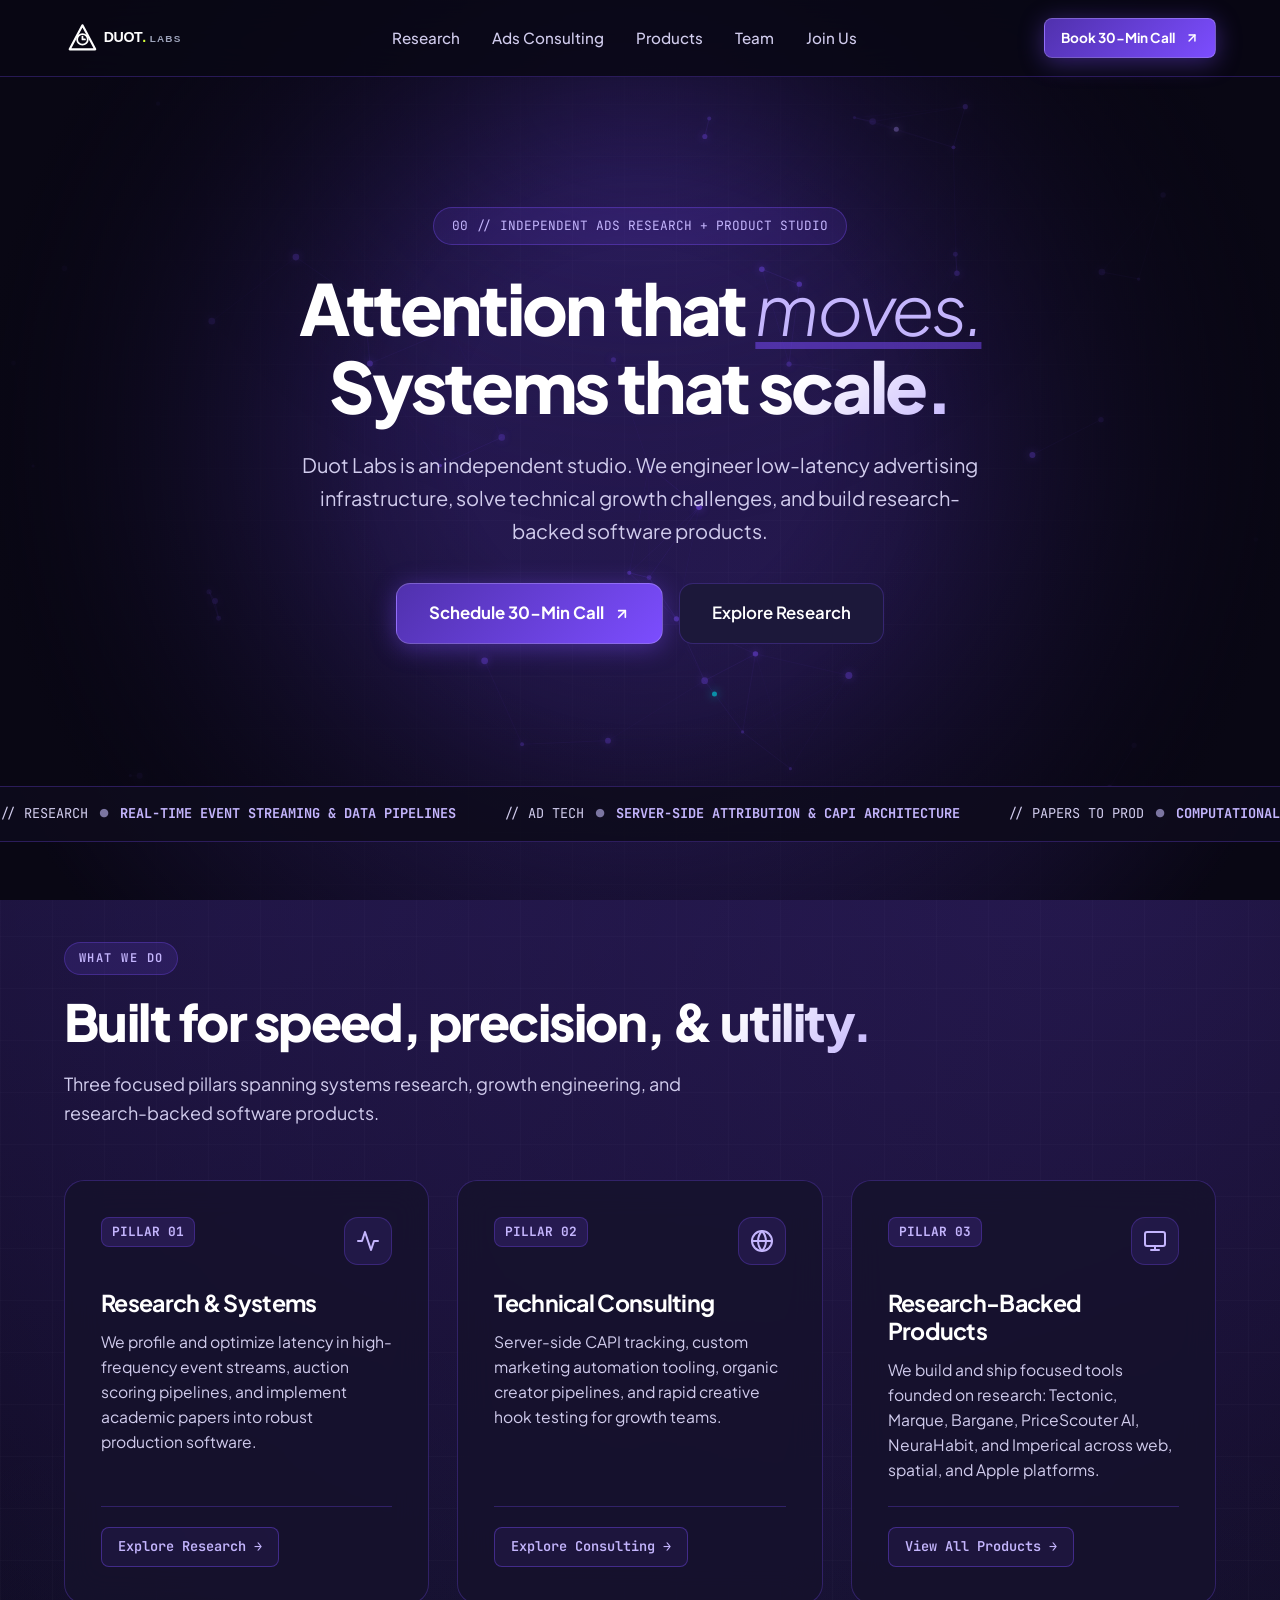
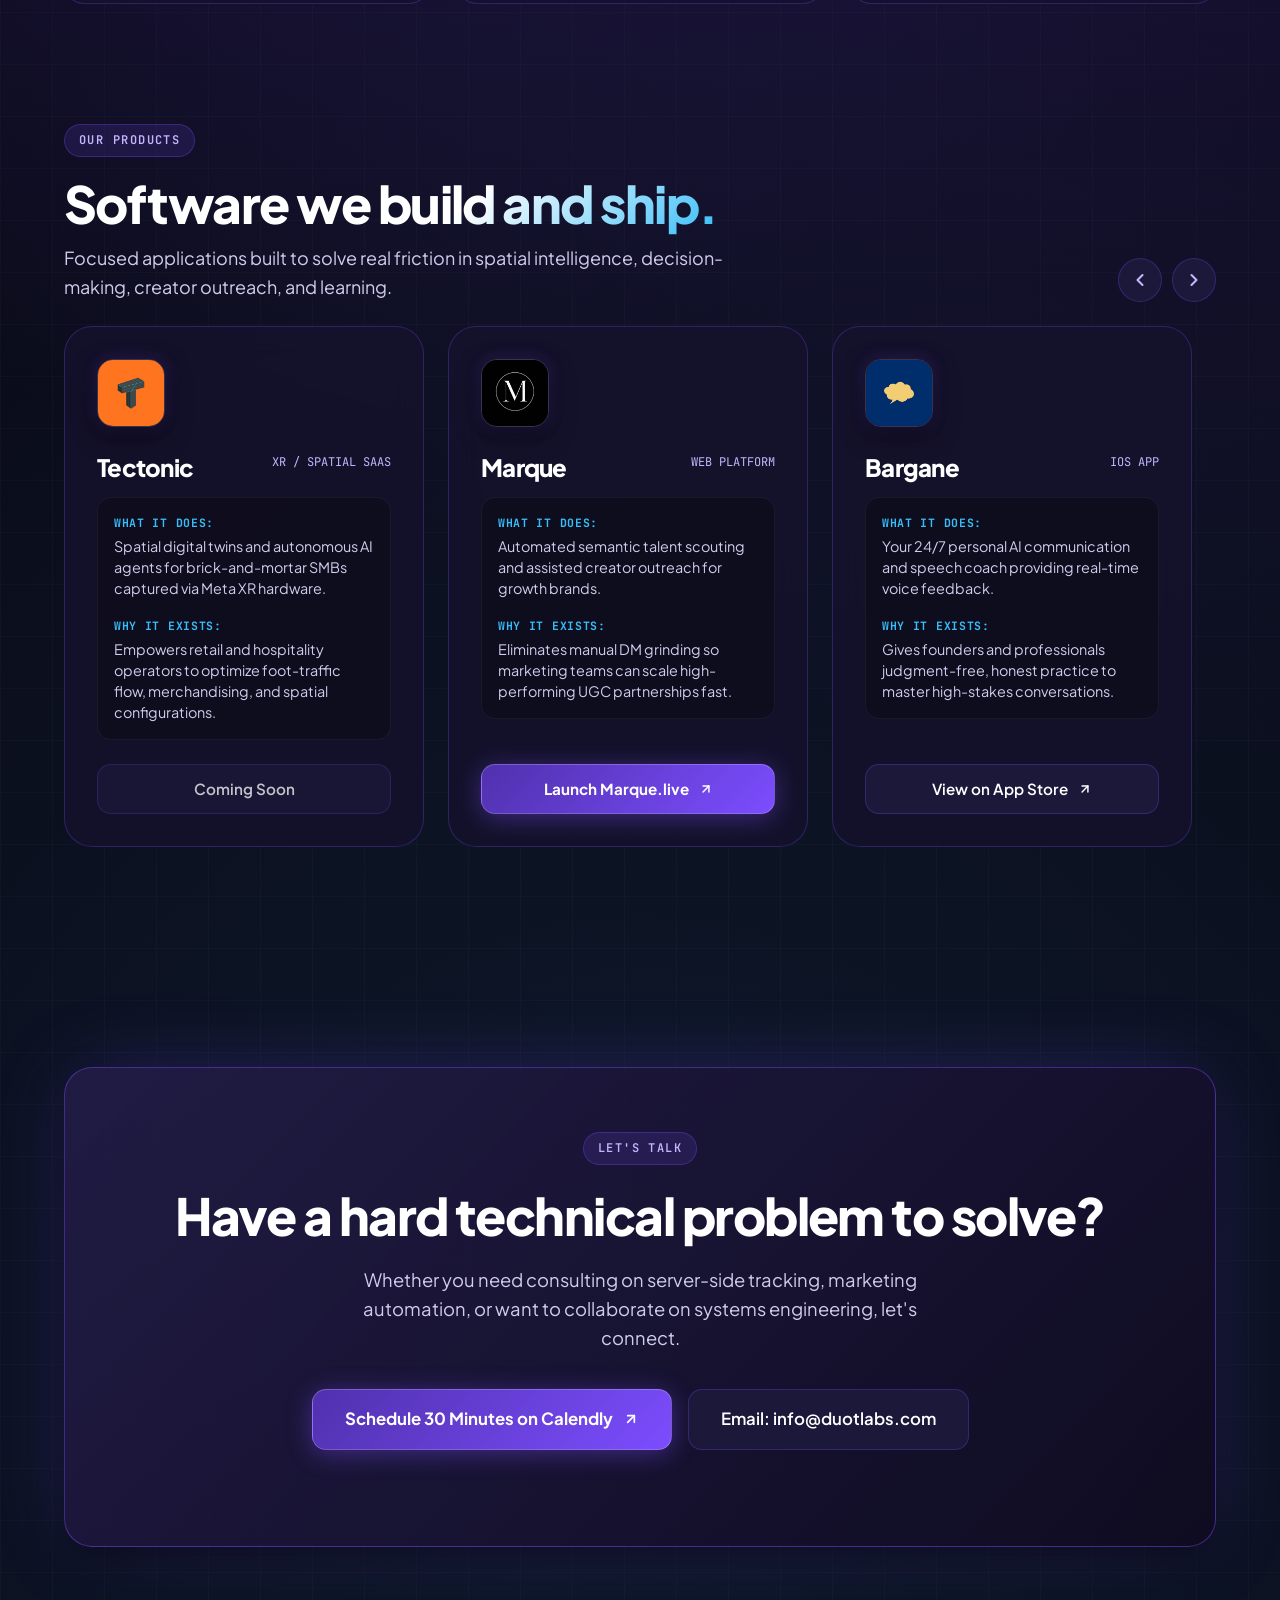
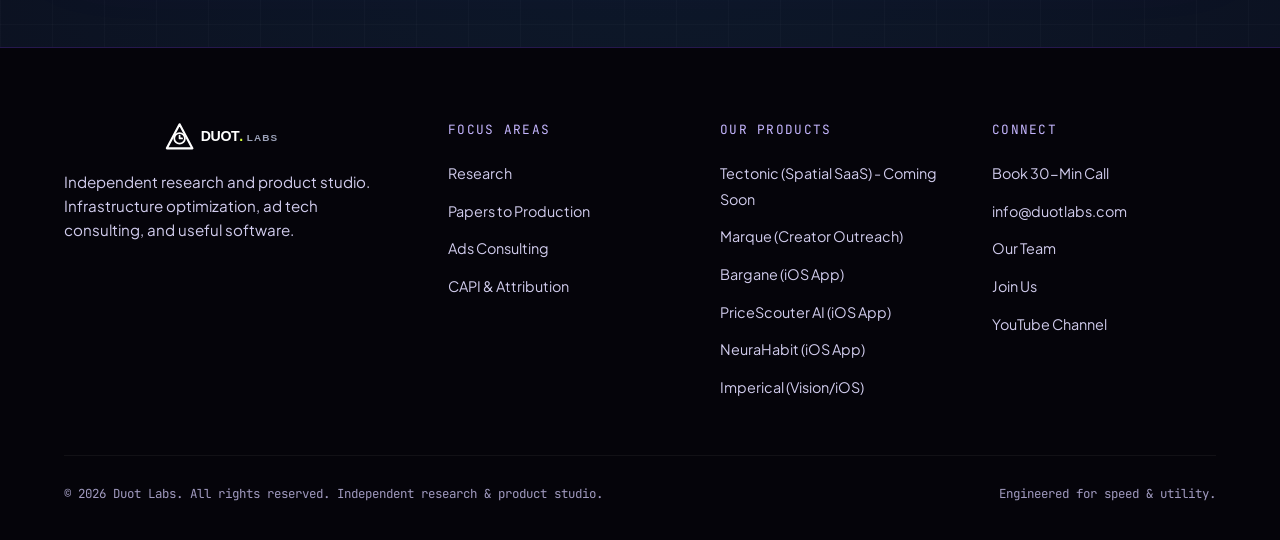
==== index.html @ 4c8dda37 "Add Tectonic product card to website" ====
<!DOCTYPE html>
<html lang="en">
<head>
  <meta charset="UTF-8" />
  <meta name="viewport" content="width=device-width, initial-scale=1.0" />
  <title>Duot Labs — Advertising Systems, Ads Consulting & Software</title>
  <meta name="description" content="Duot Labs is an independent studio. We build low-latency advertising infrastructure and event pipelines, solve technical advertising challenges, and ship research-backed software products." />
  <link rel="icon" type="image/svg+xml" href="assets/favicon.svg" />
  <meta name="theme-color" content="#090714" />

  <!-- Open Graph -->
  <meta property="og:type" content="website" />
  <meta property="og:url" content="https://duotlabs.com/" />
  <meta property="og:title" content="Duot Labs — Attention that moves." />
  <meta property="og:description" content="Advertising infrastructure systems, technical ads consulting, and research-backed software products." />
  <meta property="og:image" content="https://duotlabs.com/assets/favicon.svg" />
  <meta name="twitter:card" content="summary_large_image" />
  <meta name="twitter:title" content="Duot Labs — Attention that moves." />
  <meta name="twitter:description" content="Advertising infrastructure systems, technical ads consulting, and research-backed software products." />

  <!-- Google Fonts -->
  <link rel="preconnect" href="https://fonts.googleapis.com" />
  <link rel="preconnect" href="https://fonts.gstatic.com" crossorigin />
  <link href="https://fonts.googleapis.com/css2?family=JetBrains+Mono:wght@400;500;700&family=Plus+Jakarta+Sans:ital,wght@0,400;0,500;0,600;0,700;0,800;1,300;1,700&display=swap" rel="stylesheet" />

  <!-- Stylesheet -->
  <link rel="stylesheet" href="styles.css" />
</head>
<body>

  <!-- Ambient Light Effects -->
  <div class="ambient-glow-top" aria-hidden="true"></div>
  <div class="ambient-grid-overlay" aria-hidden="true"></div>

  <!-- Navigation Bar -->
  <header class="navbar">
    <div class="container nav-container">
      <a href="index.html" class="nav-brand" aria-label="Duot Labs Home">
        <img src="assets/logo.svg" alt="Duot Labs" class="brand-logo-img" />
      </a>

      <nav aria-label="Main Navigation">
        <ul class="nav-links">
          <li><a href="research.html" class="nav-link">Research</a></li>
          <li><a href="consulting.html" class="nav-link">Ads Consulting</a></li>
          <li><a href="products.html" class="nav-link">Products</a></li>
          <li><a href="team.html" class="nav-link">Team</a></li>
          <li><a href="join.html" class="nav-link">Join Us</a></li>
        </ul>
      </nav>

      <div class="nav-actions">
        <a href="https://calendly.com/info-duotlabs/30min" target="_blank" rel="noopener noreferrer" class="btn btn-primary btn-sm">
          Book 30-Min Call
          <svg width="14" height="14" viewBox="0 0 24 24" fill="none" stroke="currentColor" stroke-width="2.5" stroke-linecap="round" stroke-linejoin="round"><line x1="7" y1="17" x2="17" y2="7"></line><polyline points="7 7 17 7 17 17"></polyline></svg>
        </a>
        <button class="nav-toggle" id="navToggle" aria-label="Toggle navigation menu" aria-expanded="false">
          <div class="nav-toggle-icon">
            <span></span>
            <span></span>
            <span></span>
          </div>
        </button>
      </div>
    </div>
  </header>

  <!-- Hero Section (Clean & Minimal with Dynamic Ambient Canvas) -->
  <section class="hero-section">
    <div class="hero-bg-media" aria-hidden="true">
      <canvas id="heroNetworkCanvas" class="hero-network-canvas"></canvas>
      <div class="hero-video-overlay"></div>
    </div>
    <div class="container hero-centered">
      <div class="hero-pill">
        <span>00 // INDEPENDENT ADS RESEARCH + PRODUCT STUDIO</span>
      </div>
      <h1 class="hero-title">
        Attention that <em>moves.</em><br />
        Systems that <span class="gradient-text-purple">scale.</span>
      </h1>
      <p class="hero-desc">
        Duot Labs is an independent studio. We engineer low-latency advertising infrastructure, solve technical growth challenges, and build research-backed software products.
      </p>
      <div class="hero-cta-group">
        <a href="https://calendly.com/info-duotlabs/30min" target="_blank" rel="noopener noreferrer" class="btn btn-primary btn-lg">
          Schedule 30-Min Call
          <svg width="16" height="16" viewBox="0 0 24 24" fill="none" stroke="currentColor" stroke-width="2.5" stroke-linecap="round" stroke-linejoin="round"><line x1="7" y1="17" x2="17" y2="7"></line><polyline points="7 7 17 7 17 17"></polyline></svg>
        </a>
        <a href="research.html" class="btn btn-secondary btn-lg">
          Explore Research
        </a>
      </div>
    </div>
  </section>

  <!-- Live Ticker Strip -->
  <div class="ticker-strip" aria-hidden="true">
    <div class="ticker-track">
      <div class="ticker-item"><span>// RESEARCH</span> <span class="ticker-sep">●</span> <b>REAL-TIME EVENT STREAMING & DATA PIPELINES</b></div>
      <div class="ticker-item"><span>// AD TECH</span> <span class="ticker-sep">●</span> <b>SERVER-SIDE ATTRIBUTION & CAPI ARCHITECTURE</b></div>
      <div class="ticker-item"><span>// PAPERS TO PROD</span> <span class="ticker-sep">●</span> <b>COMPUTATIONAL ADVERTISING & AUCTION DYNAMICS</b></div>
      <div class="ticker-item"><span>// PRODUCTS</span> <span class="ticker-sep">●</span> <b>MARQUE, BARGANE, PRICESCOUTER, NEURAHABIT & IMPERICAL</b></div>
      <div class="ticker-item"><span>// RESEARCH</span> <span class="ticker-sep">●</span> <b>REAL-TIME EVENT STREAMING & DATA PIPELINES</b></div>
      <div class="ticker-item"><span>// AD TECH</span> <span class="ticker-sep">●</span> <b>SERVER-SIDE ATTRIBUTION & CAPI ARCHITECTURE</b></div>
      <div class="ticker-item"><span>// PAPERS TO PROD</span> <span class="ticker-sep">●</span> <b>COMPUTATIONAL ADVERTISING & AUCTION DYNAMICS</b></div>
      <div class="ticker-item"><span>// PRODUCTS</span> <span class="ticker-sep">●</span> <b>MARQUE, BARGANE, PRICESCOUTER, NEURAHABIT & IMPERICAL</b></div>
    </div>
  </div>

  <!-- What We Do: 3 Core Pillars -->
  <section class="section">
    <div class="container">
      <div class="section-header">
        <div class="section-pill">WHAT WE DO</div>
        <h2 class="section-title">Built for speed, precision, <span class="gradient-text-purple">& utility.</span></h2>
        <p class="section-desc">
          Three focused pillars spanning systems research, growth engineering, and research-backed software products.
        </p>
      </div>

      <div class="grid-3">
        <!-- 01: Research & Systems -->
        <div class="feature-card">
          <div class="card-header-icon">
            <span class="card-code">PILLAR 01</span>
            <div class="icon-box">
              <svg width="24" height="24" viewBox="0 0 24 24" fill="none" stroke="currentColor" stroke-width="2" stroke-linecap="round" stroke-linejoin="round"><polyline points="22 12 18 12 15 21 9 3 6 12 2 12"></polyline></svg>
            </div>
          </div>
          <h3 class="card-title">Research & Systems</h3>
          <p class="card-desc">
            We profile and optimize latency in high-frequency event streams, auction scoring pipelines, and implement academic papers into robust production software.
          </p>
          <div class="card-footer" style="margin-top: auto; padding-top: 20px;">
            <a href="research.html" class="btn btn-outline-lime btn-sm">Explore Research →</a>
          </div>
        </div>

        <!-- 02: Technical Consulting -->
        <div class="feature-card">
          <div class="card-header-icon">
            <span class="card-code">PILLAR 02</span>
            <div class="icon-box">
              <svg width="24" height="24" viewBox="0 0 24 24" fill="none" stroke="currentColor" stroke-width="2" stroke-linecap="round" stroke-linejoin="round"><circle cx="12" cy="12" r="10"></circle><line x1="2" y1="12" x2="22" y2="12"></line><path d="M12 2a15.3 15.3 0 0 1 4 10 15.3 15.3 0 0 1-4 10 15.3 15.3 0 0 1-4-10 15.3 15.3 0 0 1 4-10z"></path></svg>
            </div>
          </div>
          <h3 class="card-title">Technical Consulting</h3>
          <p class="card-desc">
            Server-side CAPI tracking, custom marketing automation tooling, organic creator pipelines, and rapid creative hook testing for growth teams.
          </p>
          <div class="card-footer" style="margin-top: auto; padding-top: 20px;">
            <a href="consulting.html" class="btn btn-outline-lime btn-sm">Explore Consulting →</a>
          </div>
        </div>

        <!-- 03: Research-Backed Products -->
        <div class="feature-card">
          <div class="card-header-icon">
            <span class="card-code">PILLAR 03</span>
            <div class="icon-box">
              <svg width="24" height="24" viewBox="0 0 24 24" fill="none" stroke="currentColor" stroke-width="2" stroke-linecap="round" stroke-linejoin="round"><rect x="2" y="3" width="20" height="14" rx="2" ry="2"></rect><line x1="8" y1="21" x2="16" y2="21"></line><line x1="12" y1="17" x2="12" y2="21"></line></svg>
            </div>
          </div>
          <h3 class="card-title">Research-Backed Products</h3>
          <p class="card-desc">
            We build and ship focused tools founded on research: Tectonic, Marque, Bargane, PriceScouter AI, NeuraHabit, and Imperical across web, spatial, and Apple platforms.
          </p>
          <div class="card-footer" style="margin-top: auto; padding-top: 20px;">
            <a href="products.html" class="btn btn-outline-lime btn-sm">View All Products →</a>
          </div>
        </div>
      </div>
    </div>
  </section>

  <!-- Section: Products Track (5 Dynamic Scrollable Cards) -->
  <section class="section" style="padding-top: 20px;">
    <div class="container">
      <div class="products-scroll-header">
        <div>
          <div class="section-pill">OUR PRODUCTS</div>
          <h2 class="section-title" style="margin-bottom: 8px;">Software we <span class="gradient-text-cyan">build and ship.</span></h2>
          <p class="section-desc">
            Focused applications built to solve real friction in spatial intelligence, decision-making, creator outreach, and learning.
          </p>
        </div>
        <div class="products-scroll-controls">
          <button class="scroll-btn" id="productScrollPrev" aria-label="Scroll left">
            <svg width="20" height="20" viewBox="0 0 24 24" fill="none" stroke="currentColor" stroke-width="2.5" stroke-linecap="round" stroke-linejoin="round"><polyline points="15 18 9 12 15 6"></polyline></svg>
          </button>
          <button class="scroll-btn" id="productScrollNext" aria-label="Scroll right">
            <svg width="20" height="20" viewBox="0 0 24 24" fill="none" stroke="currentColor" stroke-width="2.5" stroke-linecap="round" stroke-linejoin="round"><polyline points="9 18 15 12 9 6"></polyline></svg>
          </button>
        </div>
      </div>

      <div class="products-scroll-wrapper">
        <div class="products-scroll-track" id="productsTrack">

          <!-- 1. Tectonic -->
          <div class="product-scroll-card">
            <div>
              <img src="assets/tectonic.png" alt="Tectonic App Icon" class="product-app-icon" />
              <div class="product-card-title-row">
                <h3 class="product-card-name">Tectonic</h3>
                <span class="product-type-tag">XR / SPATIAL SAAS</span>
              </div>
              <div class="product-info-block">
                <div class="info-row">
                  <span class="info-label">What it does:</span>
                  <p class="info-text">Spatial digital twins and autonomous AI agents for brick-and-mortar SMBs captured via Meta XR hardware.</p>
                </div>
                <div class="info-row" style="margin-top: 6px;">
                  <span class="info-label">Why it exists:</span>
                  <p class="info-text">Empowers retail and hospitality operators to optimize foot-traffic flow, merchandising, and spatial configurations.</p>
                </div>
              </div>
            </div>
            <div>
              <div class="btn btn-secondary" style="width: 100%; opacity: 0.75; cursor: default; justify-content: center; pointer-events: none;">
                Coming Soon
              </div>
            </div>
          </div>

          <!-- 2. Marque -->
          <div class="product-scroll-card">
            <div>
              <img src="assets/marque.png" alt="Marque Logo" class="product-app-icon" />
              <div class="product-card-title-row">
                <h3 class="product-card-name">Marque</h3>
                <span class="product-type-tag">WEB PLATFORM</span>
              </div>
              <div class="product-info-block">
                <div class="info-row">
                  <span class="info-label">What it does:</span>
                  <p class="info-text">Automated semantic talent scouting and assisted creator outreach for growth brands.</p>
                </div>
                <div class="info-row" style="margin-top: 6px;">
                  <span class="info-label">Why it exists:</span>
                  <p class="info-text">Eliminates manual DM grinding so marketing teams can scale high-performing UGC partnerships fast.</p>
                </div>
              </div>
            </div>
            <div>
              <a href="https://marque.live/" target="_blank" rel="noopener noreferrer" class="btn btn-primary" style="width: 100%;">
                Launch Marque.live
                <svg width="14" height="14" viewBox="0 0 24 24" fill="none" stroke="currentColor" stroke-width="2.5" stroke-linecap="round" stroke-linejoin="round"><line x1="7" y1="17" x2="17" y2="7"></line><polyline points="7 7 17 7 17 17"></polyline></svg>
              </a>
            </div>
          </div>

          <!-- 2. Bargane -->
          <div class="product-scroll-card">
            <div>
              <img src="assets/bargane.jpg" alt="Bargane App Icon" class="product-app-icon" />
              <div class="product-card-title-row">
                <h3 class="product-card-name">Bargane</h3>
                <span class="product-type-tag">IOS APP</span>
              </div>
              <div class="product-info-block">
                <div class="info-row">
                  <span class="info-label">What it does:</span>
                  <p class="info-text">Your 24/7 personal AI communication and speech coach providing real-time voice feedback.</p>
                </div>
                <div class="info-row" style="margin-top: 6px;">
                  <span class="info-label">Why it exists:</span>
                  <p class="info-text">Gives founders and professionals judgment-free, honest practice to master high-stakes conversations.</p>
                </div>
              </div>
            </div>
            <div>
              <a href="https://apps.apple.com/us/app/bargane/id6760089931" target="_blank" rel="noopener noreferrer" class="btn btn-secondary" style="width: 100%;">
                View on App Store
                <svg width="14" height="14" viewBox="0 0 24 24" fill="none" stroke="currentColor" stroke-width="2.5" stroke-linecap="round" stroke-linejoin="round"><line x1="7" y1="17" x2="17" y2="7"></line><polyline points="7 7 17 7 17 17"></polyline></svg>
              </a>
            </div>
          </div>

          <!-- 3. PriceScouter AI -->
          <div class="product-scroll-card">
            <div>
              <img src="assets/pricescouter.jpg" alt="PriceScouter AI App Icon" class="product-app-icon" />
              <div class="product-card-title-row">
                <h3 class="product-card-name">PriceScouter AI</h3>
                <span class="product-type-tag">IOS APP</span>
              </div>
              <div class="product-info-block">
                <div class="info-row">
                  <span class="info-label">What it does:</span>
                  <p class="info-text">Instant resale market value estimation and multi-store deal tracking from photos or search.</p>
                </div>
                <div class="info-row" style="margin-top: 6px;">
                  <span class="info-label">Why it exists:</span>
                  <p class="info-text">Stops buyers from overpaying and helps sellers price used electronics and items accurately.</p>
                </div>
              </div>
            </div>
            <div>
              <a href="https://apps.apple.com/us/app/pricescouter-ai/id6749451027" target="_blank" rel="noopener noreferrer" class="btn btn-secondary" style="width: 100%;">
                View on App Store
                <svg width="14" height="14" viewBox="0 0 24 24" fill="none" stroke="currentColor" stroke-width="2.5" stroke-linecap="round" stroke-linejoin="round"><line x1="7" y1="17" x2="17" y2="7"></line><polyline points="7 7 17 7 17 17"></polyline></svg>
              </a>
            </div>
          </div>

          <!-- 4. NeuraHabit -->
          <div class="product-scroll-card">
            <div>
              <img src="assets/neurahabit.jpg" alt="NeuraHabit App Icon" class="product-app-icon" />
              <div class="product-card-title-row">
                <h3 class="product-card-name">NeuraHabit</h3>
                <span class="product-type-tag">IOS APP</span>
              </div>
              <div class="product-info-block">
                <div class="info-row">
                  <span class="info-label">What it does:</span>
                  <p class="info-text">Cognitive routine builder that turns small micro-actions into permanent everyday habits.</p>
                </div>
                <div class="info-row" style="margin-top: 6px;">
                  <span class="info-label">Why it exists:</span>
                  <p class="info-text">Replaces rigid streak pressure with behavioral psychology so self-improvement habits actually stick.</p>
                </div>
              </div>
            </div>
            <div>
              <a href="https://apps.apple.com/us/app/neurahabit/id6757574461" target="_blank" rel="noopener noreferrer" class="btn btn-secondary" style="width: 100%;">
                View on App Store
                <svg width="14" height="14" viewBox="0 0 24 24" fill="none" stroke="currentColor" stroke-width="2.5" stroke-linecap="round" stroke-linejoin="round"><line x1="7" y1="17" x2="17" y2="7"></line><polyline points="7 7 17 7 17 17"></polyline></svg>
              </a>
            </div>
          </div>

          <!-- 5. Imperical -->
          <div class="product-scroll-card">
            <div>
              <img src="assets/imperical.jpg" alt="Imperical App Icon" class="product-app-icon" />
              <div class="product-card-title-row">
                <h3 class="product-card-name">Imperical</h3>
                <span class="product-type-tag">VISION / IOS</span>
              </div>
              <div class="product-info-block">
                <div class="info-row">
                  <span class="info-label">What it does:</span>
                  <p class="info-text">Immersive virtual reality science education simulations for K-12 students.</p>
                </div>
                <div class="info-row" style="margin-top: 6px;">
                  <span class="info-label">Why it exists:</span>
                  <p class="info-text">Makes abstract physics, biology, and chemistry concepts tangible through interactive 3D spatial learning.</p>
                </div>
              </div>
            </div>
            <div>
              <a href="https://apps.apple.com/us/app/imperical/id6759636738" target="_blank" rel="noopener noreferrer" class="btn btn-secondary" style="width: 100%;">
                View on App Store
                <svg width="14" height="14" viewBox="0 0 24 24" fill="none" stroke="currentColor" stroke-width="2.5" stroke-linecap="round" stroke-linejoin="round"><line x1="7" y1="17" x2="17" y2="7"></line><polyline points="7 7 17 7 17 17"></polyline></svg>
              </a>
            </div>
          </div>

        </div>
      </div>
    </div>
  </section>

  <!-- Focused Consultation CTA Banner -->
  <section class="section">
    <div class="container">
      <div class="cta-banner">
        <div class="section-pill" style="margin-bottom: 20px;">LET'S TALK</div>
        <h2 class="cta-title">Have a hard technical problem to solve?</h2>
        <p class="cta-desc">
          Whether you need consulting on server-side tracking, marketing automation, or want to collaborate on systems engineering, let's connect.
        </p>
        <div class="cta-btn-group">
          <a href="https://calendly.com/info-duotlabs/30min" target="_blank" rel="noopener noreferrer" class="btn btn-primary btn-lg">
            Schedule 30 Minutes on Calendly
            <svg width="16" height="16" viewBox="0 0 24 24" fill="none" stroke="currentColor" stroke-width="2.5" stroke-linecap="round" stroke-linejoin="round"><line x1="7" y1="17" x2="17" y2="7"></line><polyline points="7 7 17 7 17 17"></polyline></svg>
          </a>
          <a href="mailto:info@duotlabs.com" class="btn btn-secondary btn-lg">
            Email: info@duotlabs.com
          </a>
        </div>
      </div>
    </div>
  </section>

  <!-- Footer -->
  <footer class="site-footer">
    <div class="container">
      <div class="footer-grid">
        <div class="footer-brand-col">
          <img src="assets/logo.svg" alt="Duot Labs" class="brand-logo-img" />
          <p class="footer-tagline">
            Independent research and product studio. Infrastructure optimization, ad tech consulting, and useful software.
          </p>
        </div>

        <div>
          <div class="footer-heading">Focus Areas</div>
          <ul class="footer-links">
            <li><a href="research.html" class="footer-link">Research</a></li>
            <li><a href="research.html" class="footer-link">Papers to Production</a></li>
            <li><a href="consulting.html" class="footer-link">Ads Consulting</a></li>
            <li><a href="consulting.html" class="footer-link">CAPI & Attribution</a></li>
          </ul>
        </div>

        <div>
          <div class="footer-heading">Our Products</div>
          <ul class="footer-links">
            <li><a href="products.html" class="footer-link">Tectonic (Spatial SaaS) - Coming Soon</a></li>
            <li><a href="https://marque.live/" target="_blank" rel="noopener noreferrer" class="footer-link">Marque (Creator Outreach)</a></li>
            <li><a href="https://apps.apple.com/us/app/bargane/id6760089931" target="_blank" rel="noopener noreferrer" class="footer-link">Bargane (iOS App)</a></li>
            <li><a href="https://apps.apple.com/us/app/pricescouter-ai/id6749451027" target="_blank" rel="noopener noreferrer" class="footer-link">PriceScouter AI (iOS App)</a></li>
            <li><a href="https://apps.apple.com/us/app/neurahabit/id6757574461" target="_blank" rel="noopener noreferrer" class="footer-link">NeuraHabit (iOS App)</a></li>
            <li><a href="https://apps.apple.com/us/app/imperical/id6759636738" target="_blank" rel="noopener noreferrer" class="footer-link">Imperical (Vision/iOS)</a></li>
          </ul>
        </div>

        <div>
          <div class="footer-heading">Connect</div>
          <ul class="footer-links">
            <li><a href="https://calendly.com/info-duotlabs/30min" target="_blank" rel="noopener noreferrer" class="footer-link">Book 30-Min Call</a></li>
            <li><a href="mailto:info@duotlabs.com" class="footer-link">info@duotlabs.com</a></li>
            <li><a href="team.html" class="footer-link">Our Team</a></li>
            <li><a href="join.html" class="footer-link">Join Us</a></li>
            <li><a href="https://www.youtube.com/@DuotLabs" target="_blank" rel="noopener noreferrer" class="footer-link">YouTube Channel</a></li>
          </ul>
        </div>
      </div>

      <div class="footer-bottom">
        <div>© 2026 Duot Labs. All rights reserved. Independent research & product studio.</div>
        <div>Engineered for speed & utility.</div>
      </div>
    </div>
  </footer>

  <!-- Project Brief Modal -->
  <div class="modal-overlay" id="briefModal" role="dialog" aria-modal="true" aria-labelledby="briefModalTitle">
    <div class="modal-container">
      <div class="modal-header">
        <h3 class="modal-title" id="briefModalTitle">Get in Touch</h3>
        <button class="modal-close" data-close-modal aria-label="Close dialog">✕</button>
      </div>
      <div class="modal-body">
        <form id="inquiryForm">
          <div class="form-group">
            <label class="form-label" for="clientName">Your Name / Company</label>
            <input type="text" id="clientName" class="form-input" placeholder="e.g. Alex / Acme" required />
          </div>
          <div class="form-group">
            <label class="form-label" for="clientEmail">Email Address</label>
            <input type="email" id="clientEmail" class="form-input" placeholder="alex@acme.com" required />
          </div>
          <div class="form-group">
            <label class="form-label" for="serviceInterest">What would you like to discuss?</label>
            <select id="serviceInterest" class="form-select">
              <option value="consulting">Ad Tech Consulting (CAPI, Tracking, Scaling)</option>
              <option value="systems">Systems & Infra Optimization (Latency, Throughput)</option>
              <option value="products">Software Products (Marque, Apps)</option>
              <option value="join">Joining the Team / Collaboration</option>
              <option value="other">Other Inquiry</option>
            </select>
          </div>
          <div class="form-group">
            <label class="form-label" for="clientNotes">Brief Description</label>
            <textarea id="clientNotes" class="form-textarea" placeholder="Tell us about the problem you're trying to solve or what you'd like to work on..."></textarea>
          </div>
          <button type="submit" class="btn btn-primary" style="width: 100%;">
            Send Message to Duot →
          </button>
        </form>
      </div>
    </div>
  </div>

  <!-- Main JavaScript File -->
  <script src="app.js"></script>
</body>
</html>
---- styles.css ----
/* ==========================================================================
   DUOT LABS — DESIGN SYSTEM & STYLESHEET
   Deep Royal Violet / Indigo & Minimalist Research Studio Aesthetic
   ========================================================================== */

:root {
  /* Official Duot Brand Palette */
  --bg-primary: #090714;
  --bg-secondary: #0e0c1f;
  --bg-surface: #14112a;
  --bg-surface-elevated: #1c183a;
  --bg-glass: rgba(20, 17, 42, 0.85);
  --bg-glass-card: rgba(22, 18, 44, 0.85);
  --bg-glass-hover: rgba(36, 31, 74, 0.95);
  
  /* Brand Violet / Purple & Accent Highlights */
  --brand-violet: #442d96;
  --brand-violet-light: #5d3ebc;
  --accent-purple: #7c4dff;
  --accent-purple-glow: rgba(124, 77, 255, 0.38);
  --accent-purple-subtle: rgba(124, 77, 255, 0.16);
  --accent-cyan: #38bdf8;
  --accent-cyan-subtle: rgba(56, 189, 248, 0.14);
  --accent-emerald: #00f5a0;
  --accent-lime: #d4ff3a;
  
  /* Text Colors (High Contrast) */
  --text-primary: #ffffff;
  --text-secondary: #d1cced;
  --text-muted: #a09abf;
  --text-dim: #7b75a1;
  
  /* Borders */
  --border-subtle: rgba(255, 255, 255, 0.12);
  --border-glass: rgba(124, 77, 255, 0.28);
  --border-active: rgba(124, 77, 255, 0.65);
  --border-glow: rgba(124, 77, 255, 0.85);
  
  /* Typography */
  --font-sans: 'Plus Jakarta Sans', -apple-system, BlinkMacSystemFont, 'Segoe UI', Roboto, sans-serif;
  --font-mono: 'JetBrains Mono', 'Fira Code', monospace;
  
  /* Geometry & Shadows */
  --radius-sm: 8px;
  --radius-md: 14px;
  --radius-lg: 20px;
  --radius-xl: 28px;
  --radius-full: 9999px;
  
  --shadow-card: 0 14px 40px -10px rgba(0, 0, 0, 0.7);
  --shadow-glow-purple: 0 0 50px -10px rgba(124, 77, 255, 0.4);
  
  --max-width: 1200px;
  --transition-fast: 0.18s cubic-bezier(0.16, 1, 0.3, 1);
  --transition-smooth: 0.35s cubic-bezier(0.16, 1, 0.3, 1);
}

/* Reset & Base */
*, *::before, *::after {
  box-sizing: border-box;
  margin: 0;
  padding: 0;
}

html {
  scroll-behavior: smooth;
  color-scheme: dark;
  font-size: 16px;
}

body {
  background-color: var(--bg-primary);
  color: var(--text-primary);
  font-family: var(--font-sans);
  line-height: 1.6;
  -webkit-font-smoothing: antialiased;
  -moz-osx-font-smoothing: grayscale;
  overflow-x: hidden;
  position: relative;
  background-image: 
    radial-gradient(circle at 15% 12%, rgba(68, 45, 150, 0.38) 0%, transparent 45%),
    radial-gradient(circle at 85% 22%, rgba(124, 77, 255, 0.2) 0%, transparent 50%),
    radial-gradient(circle at 50% 80%, rgba(56, 189, 248, 0.1) 0%, transparent 55%),
    linear-gradient(rgba(255, 255, 255, 0.02) 1px, transparent 1px),
    linear-gradient(90deg, rgba(255, 255, 255, 0.02) 1px, transparent 1px);
  background-size: 100% 100%, 100% 100%, 100% 100%, 52px 52px, 52px 52px;
}

/* Ambient glow */
.ambient-glow-top {
  position: absolute;
  top: 0;
  left: 50%;
  transform: translateX(-50%);
  width: 900px;
  height: 440px;
  background: radial-gradient(ellipse at top, rgba(124, 77, 255, 0.32), rgba(68, 45, 150, 0.22), transparent 70%);
  pointer-events: none;
  z-index: 0;
  filter: blur(70px);
}

.ambient-grid-overlay {
  position: fixed;
  inset: 0;
  pointer-events: none;
  z-index: 0;
  background: radial-gradient(circle at center, transparent 35%, var(--bg-primary) 92%);
}

/* Typography */
h1, h2, h3, h4, h5, h6 {
  color: var(--text-primary);
  font-weight: 700;
  letter-spacing: -0.03em;
  line-height: 1.2;
}

p {
  color: var(--text-secondary);
}

a {
  color: inherit;
  text-decoration: none;
  transition: all var(--transition-fast);
}

.mono {
  font-family: var(--font-mono);
}

.gradient-text-purple {
  background: linear-gradient(135deg, #ffffff 30%, #c4b5fd 100%);
  -webkit-background-clip: text;
  -webkit-text-fill-color: transparent;
}

.gradient-text-cyan {
  background: linear-gradient(135deg, #ffffff 30%, var(--accent-cyan) 100%);
  -webkit-background-clip: text;
  -webkit-text-fill-color: transparent;
}

/* Containers */
.container {
  width: 100%;
  max-width: var(--max-width);
  margin-left: auto;
  margin-right: auto;
  padding-left: 24px;
  padding-right: 24px;
  position: relative;
  z-index: 1;
}

.section {
  padding: 100px 0;
  position: relative;
}

@media (max-width: 768px) {
  .section {
    padding: 60px 0;
  }
}

.section-header {
  margin-bottom: 52px;
  text-align: left;
}

.section-header.center {
  text-align: center;
  margin-left: auto;
  margin-right: auto;
  max-width: 760px;
}

.section-pill {
  display: inline-flex;
  align-items: center;
  gap: 8px;
  font-family: var(--font-mono);
  font-size: 0.75rem;
  font-weight: 600;
  text-transform: uppercase;
  letter-spacing: 0.12em;
  color: #c4b5fd;
  background: rgba(124, 77, 255, 0.14);
  border: 1px solid rgba(124, 77, 255, 0.3);
  padding: 6px 14px;
  border-radius: var(--radius-full);
  margin-bottom: 16px;
}

.section-title {
  font-size: clamp(2.2rem, 4vw, 3.2rem);
  font-weight: 800;
  margin-bottom: 16px;
}

.section-desc {
  font-size: 1.125rem;
  color: var(--text-secondary);
  max-width: 680px;
  line-height: 1.65;
}

.section-header.center .section-desc {
  margin-left: auto;
  margin-right: auto;
}

/* Navbar & Mobile Backdrop */
.navbar {
  position: sticky;
  top: 0;
  left: 0;
  right: 0;
  z-index: 100;
  background: rgba(9, 7, 20, 0.88);
  backdrop-filter: blur(18px);
  -webkit-backdrop-filter: blur(18px);
  border-bottom: 1px solid var(--border-glass);
  transition: all var(--transition-fast);
}

.mobile-menu-backdrop {
  position: fixed;
  inset: 0;
  background: rgba(5, 4, 12, 0.78);
  backdrop-filter: blur(10px);
  -webkit-backdrop-filter: blur(10px);
  z-index: 90;
  opacity: 0;
  pointer-events: none;
  transition: opacity var(--transition-smooth);
}

body.mobile-menu-open .mobile-menu-backdrop {
  opacity: 1;
  pointer-events: auto;
}

.nav-container {
  display: flex;
  align-items: center;
  justify-content: space-between;
  height: 76px;
}

.nav-brand {
  display: flex;
  align-items: center;
  gap: 12px;
}

.brand-logo-img {
  height: 34px;
  width: auto;
}

.nav-links {
  display: flex;
  align-items: center;
  gap: 32px;
  list-style: none;
}

.nav-link {
  font-size: 0.95rem;
  font-weight: 500;
  color: var(--text-secondary);
  position: relative;
  padding: 8px 0;
}

.nav-link:hover, .nav-link.active {
  color: var(--text-primary);
}

.nav-link::after {
  content: '';
  position: absolute;
  bottom: 0;
  left: 0;
  width: 0%;
  height: 2px;
  background: var(--accent-purple);
  box-shadow: 0 0 10px var(--accent-purple);
  transition: width var(--transition-fast);
}

.nav-link:hover::after, .nav-link.active::after {
  width: 100%;
}

.nav-actions {
  display: flex;
  align-items: center;
  gap: 16px;
}

.nav-toggle {
  display: none;
  background: rgba(124, 77, 255, 0.08);
  border: 1px solid var(--border-glass);
  border-radius: var(--radius-sm);
  color: var(--text-primary);
  width: 44px;
  height: 44px;
  min-width: 44px;
  min-height: 44px;
  align-items: center;
  justify-content: center;
  cursor: pointer;
  z-index: 101;
  transition: all var(--transition-fast);
  padding: 0;
}

.nav-toggle:hover, .nav-toggle:focus {
  background: rgba(124, 77, 255, 0.2);
  border-color: var(--accent-purple);
}

.nav-toggle-icon {
  width: 20px;
  height: 14px;
  position: relative;
  display: flex;
  flex-direction: column;
  justify-content: space-between;
}

.nav-toggle-icon span {
  display: block;
  width: 100%;
  height: 2px;
  background-color: var(--text-primary);
  border-radius: 2px;
  transition: transform 0.3s cubic-bezier(0.16, 1, 0.3, 1), opacity 0.2s ease;
}

body.mobile-menu-open .nav-toggle-icon span:nth-child(1) {
  transform: translateY(6px) rotate(45deg);
}

body.mobile-menu-open .nav-toggle-icon span:nth-child(2) {
  opacity: 0;
}

body.mobile-menu-open .nav-toggle-icon span:nth-child(3) {
  transform: translateY(-6px) rotate(-45deg);
}

/* Buttons */
.btn {
  display: inline-flex;
  align-items: center;
  justify-content: center;
  gap: 10px;
  font-size: 0.95rem;
  font-weight: 600;
  padding: 12px 24px;
  border-radius: var(--radius-md);
  cursor: pointer;
  transition: all var(--transition-smooth);
  border: 1px solid transparent;
  white-space: nowrap;
}

.btn-primary {
  background: linear-gradient(135deg, #5031ad, #7c4dff);
  color: #ffffff;
  font-weight: 700;
  border: 1px solid rgba(255, 255, 255, 0.2);
  box-shadow: 0 4px 24px rgba(124, 77, 255, 0.4);
}

.btn-primary:hover {
  background: linear-gradient(135deg, #5d3ebc, #8f65ff);
  transform: translateY(-2px);
  box-shadow: 0 8px 34px rgba(124, 77, 255, 0.6);
}

.btn-secondary {
  background: var(--bg-surface-elevated);
  color: var(--text-primary);
  border-color: var(--border-glass);
}

.btn-secondary:hover {
  background: var(--bg-glass-hover);
  border-color: rgba(124, 77, 255, 0.4);
  transform: translateY(-2px);
}

.btn-outline-lime {
  background: rgba(124, 77, 255, 0.08);
  color: #c4b5fd;
  border-color: rgba(124, 77, 255, 0.4);
}

.btn-outline-lime:hover {
  background: rgba(124, 77, 255, 0.2);
  border-color: var(--accent-purple);
  color: #ffffff;
  box-shadow: 0 0 20px rgba(124, 77, 255, 0.35);
}

.btn-sm {
  padding: 8px 16px;
  font-size: 0.85rem;
  border-radius: var(--radius-sm);
}

.btn-lg {
  padding: 16px 32px;
  font-size: 1.05rem;
  border-radius: var(--radius-md);
}

/* Hero Section (Clean & Premium Centered) */
.hero-section {
  position: relative;
  overflow: hidden;
  padding: 130px 0 90px;
  min-height: calc(85vh - 76px);
  display: flex;
  align-items: center;
  justify-content: center;
  text-align: center;
}

.hero-bg-media {
  position: absolute;
  top: 0;
  left: 0;
  width: 100%;
  height: 100%;
  overflow: hidden;
  pointer-events: none;
  z-index: 0;
}

.hero-network-canvas {
  position: absolute;
  top: 0;
  left: 0;
  width: 100%;
  height: 100%;
  opacity: 0.7;
}

.hero-video-overlay {
  position: absolute;
  top: 0;
  left: 0;
  width: 100%;
  height: 100%;
  background: radial-gradient(circle at center, transparent 25%, var(--bg-primary) 90%);
}

.hero-centered {
  position: relative;
  z-index: 1;
  max-width: 880px;
  margin: 0 auto;
  display: flex;
  flex-direction: column;
  align-items: center;
}

.hero-pill {
  display: inline-flex;
  align-items: center;
  gap: 10px;
  font-family: var(--font-mono);
  font-size: 0.8rem;
  color: #c4b5fd;
  background: rgba(124, 77, 255, 0.12);
  border: 1px solid rgba(124, 77, 255, 0.35);
  padding: 8px 18px;
  border-radius: var(--radius-full);
  margin-bottom: 24px;
}

.hero-title {
  font-size: clamp(2.2rem, 5.5vw, 4.8rem);
  font-weight: 800;
  line-height: 1.1;
  letter-spacing: -0.04em;
  margin-bottom: 24px;
}

.hero-title em {
  font-style: italic;
  font-weight: 300;
  color: #c4b5fd;
  text-decoration: underline;
  text-decoration-color: rgba(124, 77, 255, 0.5);
  text-underline-offset: 6px;
}

.hero-desc {
  font-size: 1.25rem;
  color: var(--text-secondary);
  line-height: 1.65;
  margin-bottom: 36px;
  max-width: 680px;
}

.hero-cta-group {
  display: flex;
  align-items: center;
  justify-content: center;
  gap: 16px;
  flex-wrap: wrap;
  margin-bottom: 52px;
}

.hero-meta-strip {
  display: flex;
  align-items: center;
  justify-content: center;
  gap: 48px;
  padding-top: 32px;
  border-top: 1px solid var(--border-glass);
  width: 100%;
  max-width: 680px;
}

.hero-meta-item {
  display: flex;
  flex-direction: column;
  align-items: center;
}

.hero-meta-val {
  font-family: var(--font-mono);
  font-size: 1.6rem;
  font-weight: 700;
  color: var(--text-primary);
}

.hero-meta-val span {
  color: var(--accent-purple);
}

.hero-meta-lbl {
  font-size: 0.8rem;
  color: var(--text-muted);
  text-transform: uppercase;
  letter-spacing: 0.05em;
}

/* Page Subheaders for Dedicated Pages */
.page-header {
  padding: 100px 0 50px;
  text-align: center;
}

.page-header-inner {
  max-width: 800px;
  margin: 0 auto;
}

.page-title {
  font-size: clamp(2.6rem, 5vw, 3.8rem);
  font-weight: 800;
  margin-bottom: 18px;
  letter-spacing: -0.03em;
}

.page-intro {
  font-size: 1.2rem;
  color: var(--text-secondary);
  line-height: 1.65;
}

/* Radar Terminal */
.hero-visual-card {
  background: var(--bg-glass-card);
  backdrop-filter: blur(20px);
  border: 1px solid var(--border-glass);
  border-radius: var(--radius-xl);
  overflow: hidden;
  box-shadow: var(--shadow-card), var(--shadow-glow-purple);
  position: relative;
}

.card-topbar {
  display: flex;
  align-items: center;
  justify-content: space-between;
  padding: 14px 20px;
  background: rgba(14, 12, 28, 0.85);
  border-bottom: 1px solid var(--border-subtle);
  font-family: var(--font-mono);
  font-size: 0.75rem;
  color: var(--text-muted);
}

.topbar-controls {
  display: flex;
  gap: 6px;
}

.control-dot {
  width: 10px;
  height: 10px;
  border-radius: 50%;
  background: rgba(255, 255, 255, 0.15);
}

.control-dot.red { background: #ff5f56; }
.control-dot.yellow { background: #ffbd2e; }
.control-dot.green { background: #27c93f; }

.radar-body {
  padding: 24px;
  position: relative;
}

.canvas-wrap {
  width: 100%;
  height: 220px;
  position: relative;
  border-radius: var(--radius-md);
  overflow: hidden;
  background: rgba(9, 7, 20, 0.95);
  border: 1px solid rgba(124, 77, 255, 0.15);
}

#signalCanvas {
  width: 100%;
  height: 100%;
  display: block;
}

.radar-telemetry {
  display: grid;
  grid-template-columns: repeat(3, 1fr);
  gap: 12px;
  margin-top: 18px;
}

.telemetry-block {
  background: rgba(124, 77, 255, 0.06);
  border: 1px solid var(--border-glass);
  padding: 12px;
  border-radius: var(--radius-sm);
  font-family: var(--font-mono);
}

.telemetry-title {
  font-size: 0.68rem;
  color: var(--text-muted);
  text-transform: uppercase;
  margin-bottom: 4px;
}

.telemetry-value {
  font-size: 1.1rem;
  font-weight: 700;
  color: #c4b5fd;
}

.telemetry-sub {
  font-size: 0.7rem;
  color: var(--accent-cyan);
}

/* Ticker Strip */
.ticker-strip {
  width: 100%;
  background: rgba(14, 12, 28, 0.9);
  border-top: 1px solid var(--border-glass);
  border-bottom: 1px solid var(--border-glass);
  padding: 16px 0;
  overflow: hidden;
  position: relative;
  z-index: 2;
}

.ticker-track {
  display: flex;
  gap: 48px;
  white-space: nowrap;
  animation: ticker-scroll 35s linear infinite;
  width: max-content;
}

.ticker-item {
  display: inline-flex;
  align-items: center;
  gap: 12px;
  font-family: var(--font-mono);
  font-size: 0.85rem;
  color: var(--text-secondary);
}

.ticker-item b {
  color: #c4b5fd;
}

.ticker-sep {
  color: var(--text-dim);
}

@keyframes ticker-scroll {
  from { transform: translateX(0); }
  to { transform: translateX(-50%); }
}

/* Grid Layouts */
.grid-2 {
  display: grid;
  grid-template-columns: repeat(2, 1fr);
  gap: 28px;
}

.grid-3 {
  display: grid;
  grid-template-columns: repeat(3, 1fr);
  gap: 28px;
}

.grid-4 {
  display: grid;
  grid-template-columns: repeat(4, 1fr);
  gap: 20px;
}

/* Service / Feature Cards */
.feature-card {
  background: var(--bg-glass-card);
  backdrop-filter: blur(16px);
  border: 1px solid var(--border-glass);
  border-radius: var(--radius-lg);
  padding: 36px;
  transition: all var(--transition-smooth);
  position: relative;
  overflow: hidden;
  display: flex;
  flex-direction: column;
  justify-content: space-between;
}

.feature-card::before {
  content: '';
  position: absolute;
  top: 0;
  left: 0;
  right: 0;
  height: 2px;
  background: linear-gradient(90deg, transparent, var(--accent-purple), transparent);
  opacity: 0;
  transition: opacity var(--transition-fast);
}

.feature-card:hover {
  transform: translateY(-4px);
  border-color: var(--border-active);
  box-shadow: var(--shadow-card), var(--shadow-glow-purple);
}

.feature-card:hover::before {
  opacity: 1;
}

.card-header-icon {
  display: flex;
  justify-content: space-between;
  align-items: flex-start;
  margin-bottom: 24px;
}

.card-code {
  font-family: var(--font-mono);
  font-size: 0.8rem;
  font-weight: 700;
  color: #c4b5fd;
  background: var(--accent-purple-subtle);
  border: 1px solid rgba(124, 77, 255, 0.3);
  padding: 4px 10px;
  border-radius: var(--radius-sm);
}

.icon-box {
  width: 48px;
  height: 48px;
  border-radius: var(--radius-md);
  background: rgba(124, 77, 255, 0.12);
  border: 1px solid var(--border-glass);
  display: flex;
  align-items: center;
  justify-content: center;
  color: #c4b5fd;
}

.card-title {
  font-size: 1.45rem;
  font-weight: 700;
  margin-bottom: 12px;
}

.card-desc {
  color: var(--text-secondary);
  font-size: 0.98rem;
  margin-bottom: 24px;
  line-height: 1.6;
}

.feature-bullets {
  list-style: none;
  display: flex;
  flex-direction: column;
  gap: 10px;
  margin-bottom: 28px;
  border-top: 1px solid var(--border-glass);
  padding-top: 20px;
}

.feature-bullet-item {
  display: flex;
  align-items: center;
  gap: 10px;
  font-size: 0.88rem;
  color: var(--text-primary);
}

.bullet-check {
  color: var(--accent-cyan);
  font-weight: 700;
}

.card-footer {
  display: flex;
  align-items: center;
  justify-content: space-between;
  padding-top: 16px;
  border-top: 1px solid var(--border-glass);
  font-family: var(--font-mono);
  font-size: 0.8rem;
}

/* Team Section */
.team-card {
  background: var(--bg-glass-card);
  backdrop-filter: blur(16px);
  border: 1px solid var(--border-glass);
  border-radius: var(--radius-lg);
  padding: 36px;
  transition: all var(--transition-smooth);
  display: flex;
  flex-direction: column;
  justify-content: space-between;
}

.team-card:hover {
  transform: translateY(-4px);
  border-color: var(--border-active);
  box-shadow: var(--shadow-card), var(--shadow-glow-purple);
}

.team-avatar-row {
  display: flex;
  align-items: center;
  gap: 16px;
  margin-bottom: 20px;
}

.team-avatar-fallback {
  width: 60px;
  height: 60px;
  border-radius: 50%;
  background: linear-gradient(135deg, #442d96, #7c4dff);
  display: flex;
  align-items: center;
  justify-content: center;
  font-weight: 800;
  font-size: 1.3rem;
  color: #ffffff;
  border: 2px solid rgba(255, 255, 255, 0.2);
}

.team-meta h3 {
  font-size: 1.35rem;
  font-weight: 700;
}

.team-role {
  font-family: var(--font-mono);
  font-size: 0.8rem;
  color: #c4b5fd;
}

.team-bio {
  font-size: 0.95rem;
  color: var(--text-secondary);
  line-height: 1.6;
  margin-bottom: 24px;
}

.linkedin-btn {
  display: inline-flex;
  align-items: center;
  gap: 8px;
  font-size: 0.88rem;
  font-weight: 600;
  color: #c4b5fd;
  padding: 8px 16px;
  border-radius: var(--radius-sm);
  background: rgba(124, 77, 255, 0.1);
  border: 1px solid var(--border-glass);
  transition: all var(--transition-fast);
  width: fit-content;
}

.linkedin-btn:hover {
  background: rgba(124, 77, 255, 0.25);
  color: #ffffff;
  border-color: var(--accent-purple);
}

/* Join Us Banner */
.join-banner {
  background: linear-gradient(135deg, rgba(34, 28, 70, 0.9), rgba(15, 12, 33, 0.95));
  border: 1px solid rgba(124, 77, 255, 0.4);
  border-radius: var(--radius-xl);
  padding: 56px 40px;
  text-align: center;
  position: relative;
  overflow: hidden;
  box-shadow: var(--shadow-card), 0 0 60px -15px rgba(124, 77, 255, 0.3);
}

.join-title {
  font-size: clamp(2rem, 3.5vw, 2.8rem);
  font-weight: 800;
  margin-bottom: 16px;
}

.join-desc {
  font-size: 1.1rem;
  color: var(--text-secondary);
  max-width: 640px;
  margin: 0 auto 32px;
  line-height: 1.65;
}

.join-btn-group {
  display: flex;
  justify-content: center;
  align-items: center;
  gap: 16px;
  flex-wrap: wrap;
}

/* CTA Banner */
.cta-banner {
  background: linear-gradient(135deg, rgba(34, 28, 70, 0.95), rgba(15, 12, 33, 0.98));
  border: 1px solid rgba(124, 77, 255, 0.45);
  border-radius: var(--radius-xl);
  padding: 64px 48px;
  text-align: center;
  position: relative;
  overflow: hidden;
  box-shadow: var(--shadow-card), 0 0 80px -15px rgba(124, 77, 255, 0.35);
}

.cta-title {
  font-size: clamp(2.2rem, 4vw, 3.2rem);
  font-weight: 800;
  margin-bottom: 18px;
}

.cta-desc {
  font-size: 1.15rem;
  color: var(--text-secondary);
  max-width: 620px;
  margin: 0 auto 36px;
}

.cta-btn-group {
  display: flex;
  justify-content: center;
  align-items: center;
  gap: 16px;
  flex-wrap: wrap;
  margin-bottom: 32px;
}

.cta-meta-contacts {
  display: flex;
  justify-content: center;
  align-items: center;
  gap: 28px;
  font-family: var(--font-mono);
  font-size: 0.85rem;
  color: var(--text-muted);
  flex-wrap: wrap;
}

.cta-meta-link {
  color: var(--text-secondary);
  display: inline-flex;
  align-items: center;
  gap: 6px;
}

.cta-meta-link:hover {
  color: #c4b5fd;
}

/* Modal */
.modal-overlay {
  position: fixed;
  inset: 0;
  background: rgba(6, 5, 12, 0.88);
  backdrop-filter: blur(14px);
  z-index: 1000;
  display: flex;
  align-items: center;
  justify-content: center;
  padding: 24px;
  opacity: 0;
  pointer-events: none;
  transition: opacity var(--transition-smooth);
}

.modal-overlay.active {
  opacity: 1;
  pointer-events: auto;
}

.modal-container {
  background: var(--bg-surface);
  border: 1px solid var(--border-glass);
  border-radius: var(--radius-xl);
  width: 100%;
  max-width: 640px;
  max-height: 90vh;
  overflow-y: auto;
  box-shadow: var(--shadow-card), 0 0 60px rgba(0, 0, 0, 0.9);
  transform: scale(0.94);
  transition: transform var(--transition-smooth);
  position: relative;
}

.modal-overlay.active .modal-container {
  transform: scale(1);
}

.modal-header {
  display: flex;
  align-items: center;
  justify-content: space-between;
  padding: 24px 28px;
  border-bottom: 1px solid var(--border-glass);
}

.modal-title {
  font-size: 1.3rem;
  font-weight: 700;
}

.modal-close {
  background: transparent;
  border: none;
  color: var(--text-muted);
  font-size: 1.4rem;
  cursor: pointer;
  padding: 4px;
}

.modal-close:hover {
  color: var(--text-primary);
}

.modal-body {
  padding: 28px;
}

.form-group {
  margin-bottom: 20px;
}

.form-label {
  display: block;
  font-size: 0.88rem;
  font-weight: 600;
  color: var(--text-primary);
  margin-bottom: 8px;
}

.form-input, .form-textarea, .form-select {
  width: 100%;
  padding: 12px 16px;
  background: rgba(10, 8, 20, 0.85);
  border: 1px solid var(--border-glass);
  border-radius: var(--radius-sm);
  color: var(--text-primary);
  font-family: inherit;
  font-size: 0.95rem;
  transition: border-color var(--transition-fast);
}

.form-input:focus, .form-textarea:focus, .form-select:focus {
  outline: none;
  border-color: var(--accent-purple);
  box-shadow: 0 0 18px rgba(124, 77, 255, 0.3);
}

.form-textarea {
  min-height: 110px;
  resize: vertical;
}

/* Toast */
.toast-notice {
  position: fixed;
  bottom: 24px;
  right: 24px;
  z-index: 1050;
  background: var(--bg-surface-elevated);
  border: 1px solid var(--accent-purple);
  color: var(--text-primary);
  padding: 14px 20px;
  border-radius: var(--radius-md);
  font-family: var(--font-mono);
  font-size: 0.85rem;
  display: flex;
  align-items: center;
  gap: 12px;
  box-shadow: var(--shadow-card), 0 0 30px rgba(124, 77, 255, 0.4);
  transform: translateY(100px);
  opacity: 0;
  transition: all var(--transition-smooth);
}

.toast-notice.show {
  transform: translateY(0);
  opacity: 1;
}

/* Footer (Zero Github links, clean layout) */
.site-footer {
  background: #05040a;
  border-top: 1px solid var(--border-glass);
  padding: 72px 0 36px;
  position: relative;
  z-index: 1;
}

.footer-grid {
  display: grid;
  grid-template-columns: 1.5fr 1fr 1fr 1fr;
  gap: 48px;
  margin-bottom: 56px;
}

.footer-brand-col {
  display: flex;
  flex-direction: column;
  gap: 16px;
}

.footer-tagline {
  font-size: 0.95rem;
  color: var(--text-secondary);
  max-width: 320px;
}

.footer-heading {
  font-family: var(--font-mono);
  font-size: 0.8rem;
  color: #c4b5fd;
  text-transform: uppercase;
  letter-spacing: 0.1em;
  margin-bottom: 20px;
}

.footer-links {
  list-style: none;
  display: flex;
  flex-direction: column;
  gap: 12px;
}

.footer-link {
  font-size: 0.9rem;
  color: var(--text-secondary);
}

.footer-link:hover {
  color: #c4b5fd;
  transform: translateX(3px);
  display: inline-block;
}

.footer-bottom {
  display: flex;
  align-items: center;
  justify-content: space-between;
  padding-top: 28px;
  border-top: 1px solid rgba(255, 255, 255, 0.05);
  font-family: var(--font-mono);
  font-size: 0.78rem;
  color: var(--text-muted);
}

/* Dynamic Scrollable Products Track */
.products-scroll-wrapper {
  position: relative;
  margin-top: 12px;
}

.products-scroll-header {
  display: flex;
  justify-content: space-between;
  align-items: flex-end;
  margin-bottom: 24px;
}

.products-scroll-controls {
  display: flex;
  gap: 10px;
}

.scroll-btn {
  width: 44px;
  height: 44px;
  border-radius: 50%;
  background: var(--bg-surface-elevated);
  border: 1px solid var(--border-glass);
  color: #c4b5fd;
  display: flex;
  align-items: center;
  justify-content: center;
  cursor: pointer;
  transition: all var(--transition-fast);
}

.scroll-btn:hover {
  background: var(--brand-violet);
  color: #ffffff;
  border-color: var(--accent-purple);
  transform: scale(1.05);
}

.products-scroll-track {
  display: flex;
  gap: 24px;
  overflow-x: auto;
  scroll-behavior: smooth;
  scroll-snap-type: x mandatory;
  padding-bottom: 20px;
  -webkit-overflow-scrolling: touch;
  scrollbar-width: thin;
  scrollbar-color: rgba(124, 77, 255, 0.4) transparent;
}

.products-scroll-track::-webkit-scrollbar {
  height: 6px;
}

.products-scroll-track::-webkit-scrollbar-track {
  background: rgba(255, 255, 255, 0.03);
  border-radius: 3px;
}

.products-scroll-track::-webkit-scrollbar-thumb {
  background: rgba(124, 77, 255, 0.4);
  border-radius: 3px;
}

.product-scroll-card {
  flex: 0 0 360px;
  scroll-snap-align: start;
  background: var(--bg-glass-card);
  backdrop-filter: blur(16px);
  border: 1px solid var(--border-glass);
  border-radius: var(--radius-xl);
  padding: 32px;
  display: flex;
  flex-direction: column;
  justify-content: space-between;
  transition: all var(--transition-smooth);
  position: relative;
}

.product-scroll-card:hover {
  transform: translateY(-6px);
  border-color: var(--accent-purple);
  box-shadow: var(--shadow-card), 0 0 35px -10px rgba(124, 77, 255, 0.4);
}

.product-app-icon {
  width: 68px;
  height: 68px;
  border-radius: 16px;
  object-fit: cover;
  box-shadow: 0 8px 24px rgba(0, 0, 0, 0.5), 0 0 15px rgba(124, 77, 255, 0.25);
  border: 1px solid rgba(255, 255, 255, 0.15);
  margin-bottom: 20px;
}

.product-card-title-row {
  display: flex;
  justify-content: space-between;
  align-items: flex-start;
  margin-bottom: 6px;
}

.product-card-name {
  font-size: 1.5rem;
  font-weight: 800;
}

.product-type-tag {
  font-family: var(--font-mono);
  font-size: 0.75rem;
  color: #c4b5fd;
  margin-bottom: 18px;
}

.product-info-block {
  display: flex;
  flex-direction: column;
  gap: 12px;
  margin-bottom: 24px;
  padding: 16px;
  background: rgba(12, 10, 24, 0.6);
  border-radius: var(--radius-md);
  border: 1px solid rgba(255, 255, 255, 0.05);
}

.info-row {
  display: flex;
  flex-direction: column;
  gap: 4px;
}

.info-label {
  font-family: var(--font-mono);
  font-size: 0.72rem;
  color: var(--accent-cyan);
  text-transform: uppercase;
  letter-spacing: 0.06em;
  font-weight: 700;
}

.info-text {
  font-size: 0.9rem;
  color: var(--text-secondary);
  line-height: 1.45;
}

/* Responsive Breakpoints */
@media (max-width: 1024px) {
  .hero-grid {
    grid-template-columns: 1fr;
    gap: 40px;
  }
  .grid-3 {
    grid-template-columns: repeat(2, 1fr);
  }
  .grid-4 {
    grid-template-columns: repeat(2, 1fr);
  }
  .footer-grid {
    grid-template-columns: repeat(2, 1fr);
  }
}

@media (max-width: 768px) {
  .container {
    padding-left: 18px;
    padding-right: 18px;
  }

  .nav-toggle {
    display: inline-flex;
  }

  .nav-links {
    position: fixed;
    top: 76px;
    left: 0;
    right: 0;
    background: rgba(14, 11, 30, 0.98);
    backdrop-filter: blur(24px);
    -webkit-backdrop-filter: blur(24px);
    padding: 24px 20px 32px;
    border-bottom: 1px solid var(--border-glass);
    display: flex;
    flex-direction: column;
    gap: 8px;
    z-index: 100;
    box-shadow: 0 20px 40px rgba(0, 0, 0, 0.85);
    transform: translateY(-120%);
    opacity: 0;
    pointer-events: none;
    transition: transform 0.32s cubic-bezier(0.16, 1, 0.3, 1), opacity 0.25s ease;
  }

  body.mobile-menu-open .nav-links {
    transform: translateY(0);
    opacity: 1;
    pointer-events: auto;
  }

  .nav-link {
    font-size: 1.05rem;
    font-weight: 600;
    padding: 14px 18px;
    border-radius: var(--radius-sm);
    display: flex;
    align-items: center;
    width: 100%;
    color: var(--text-primary);
    background: rgba(255, 255, 255, 0.02);
    border: 1px solid rgba(255, 255, 255, 0.06);
    min-height: 48px;
  }

  .nav-link:hover, .nav-link.active {
    background: rgba(124, 77, 255, 0.16);
    border-color: rgba(124, 77, 255, 0.4);
    color: #ffffff;
  }

  .nav-link::after {
    display: none;
  }

  .hero-section {
    padding: 85px 0 50px;
    min-height: auto;
  }

  .hero-pill {
    font-size: 0.75rem;
    padding: 6px 14px;
    text-align: center;
    word-break: break-word;
  }

  .hero-meta-strip {
    gap: 24px;
    flex-wrap: wrap;
    padding-top: 24px;
  }

  .hero-meta-item {
    flex: 1 1 120px;
  }

  .hero-meta-val {
    font-size: 1.4rem;
  }

  .product-scroll-card {
    flex: 0 0 min(330px, 84vw);
    padding: 24px;
  }

  .feature-card, .team-card {
    padding: 28px 22px;
  }

  .join-banner, .cta-banner {
    padding: 40px 24px;
  }

  .radar-telemetry {
    grid-template-columns: repeat(auto-fit, minmax(110px, 1fr));
    gap: 8px;
  }

  .grid-2, .grid-3, .grid-4 {
    grid-template-columns: 1fr;
  }

  .footer-grid {
    grid-template-columns: 1fr;
    gap: 32px;
  }

  .footer-bottom {
    flex-direction: column;
    gap: 12px;
    text-align: center;
  }
}

@media (max-width: 576px) {
  .hero-cta-group, .join-btn-group, .cta-btn-group {
    flex-direction: column;
    width: 100%;
  }

  .hero-cta-group .btn, .join-btn-group .btn, .cta-btn-group .btn {
    width: 100%;
    justify-content: center;
  }

  .btn-lg {
    padding: 14px 24px;
    font-size: 0.98rem;
  }

  .form-input, .form-textarea, .form-select {
    font-size: 16px; /* Prevents auto-zoom on iOS */
    padding: 14px 16px;
  }
}
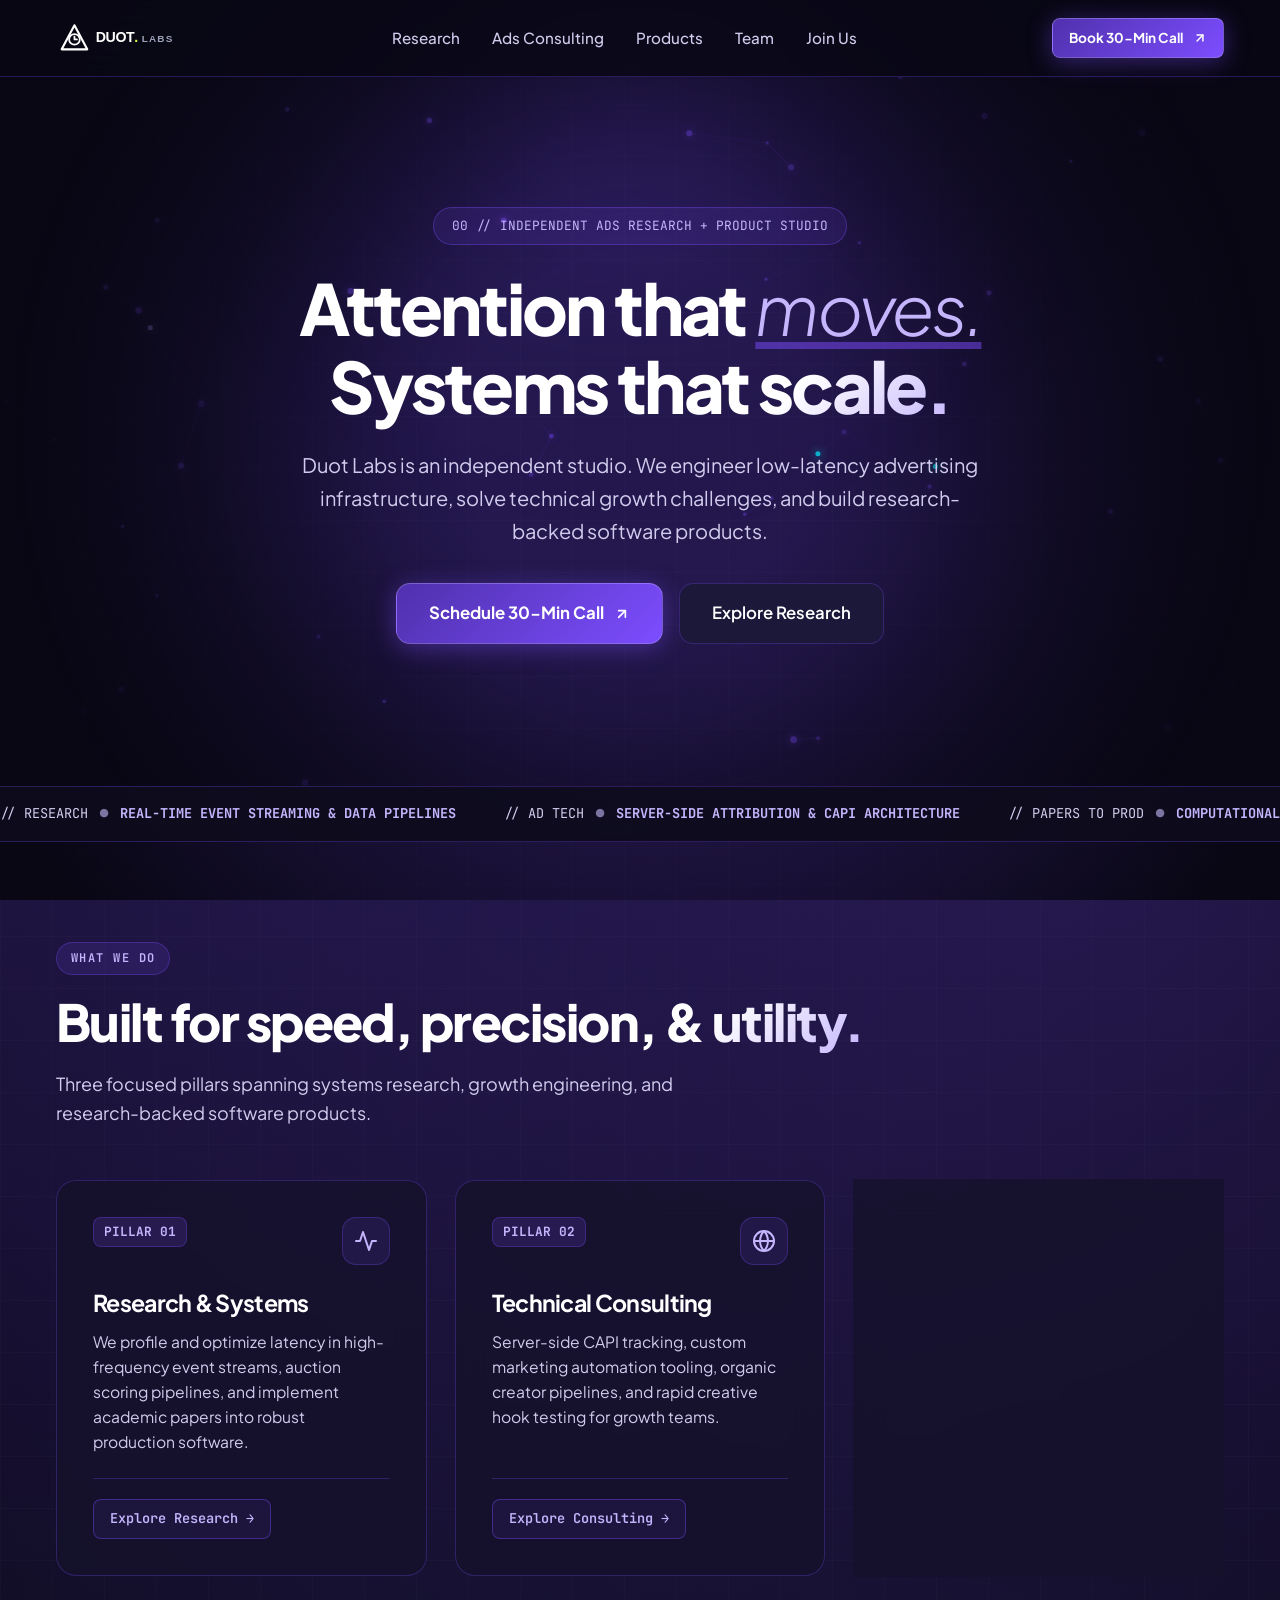
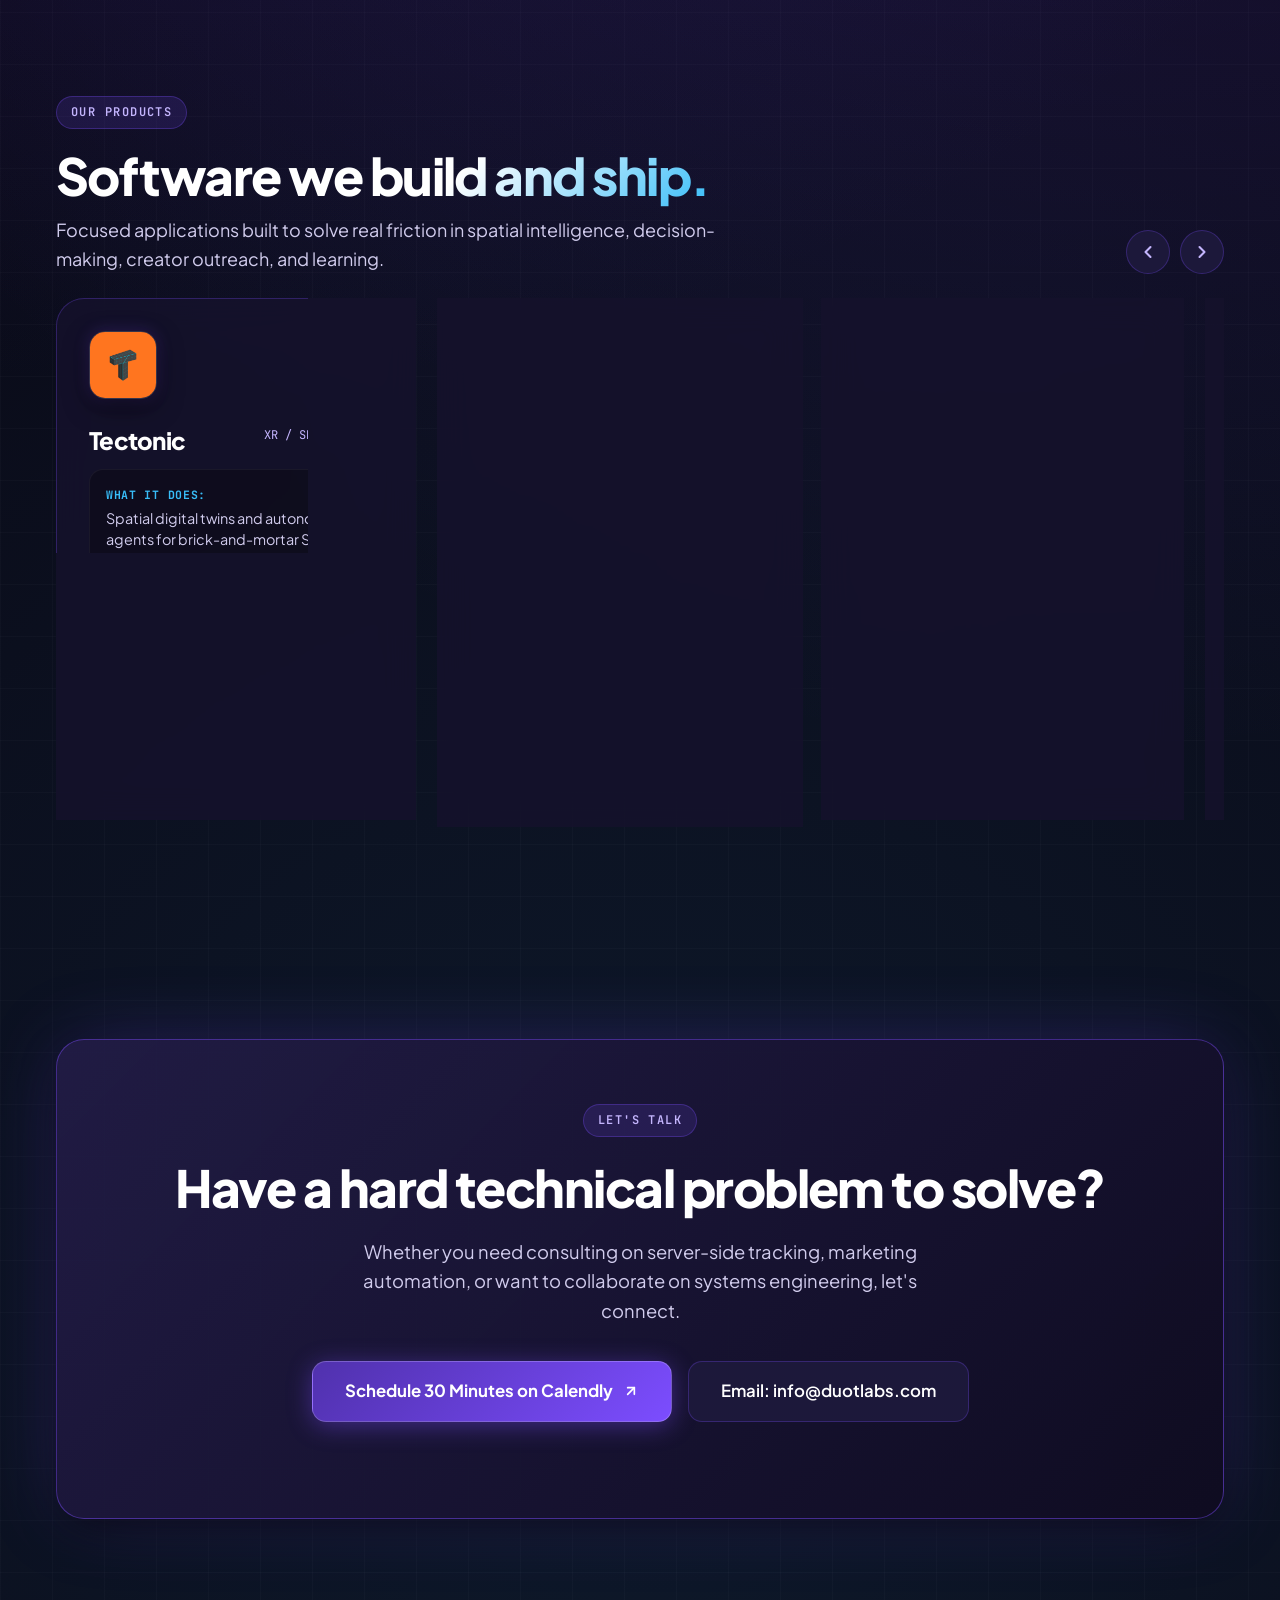
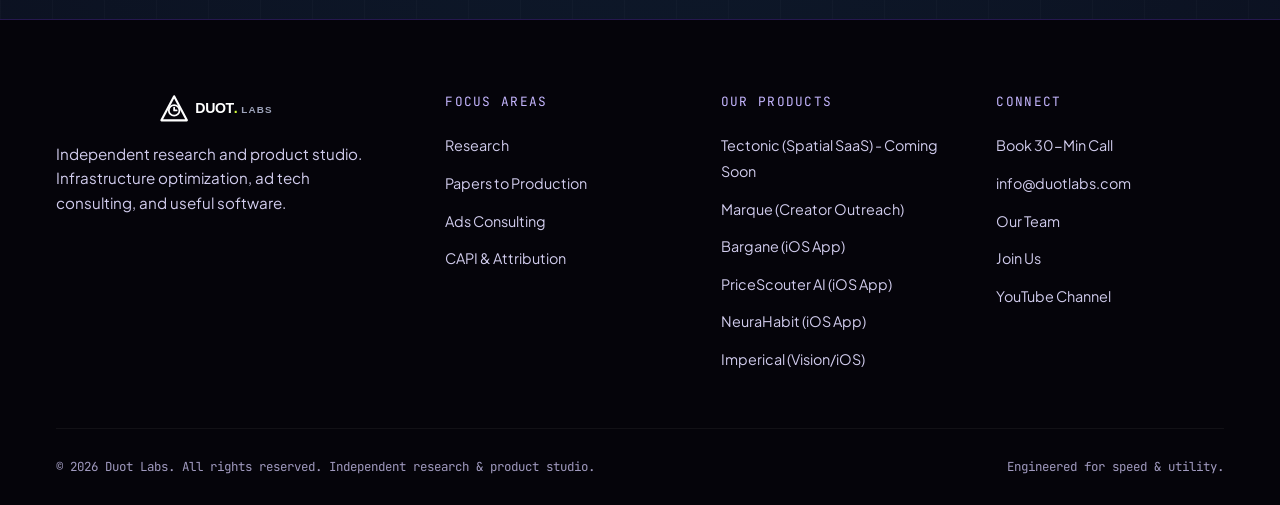
==== commit a4c848c0: "Updated mobile layout" ====
--- a/index.html
+++ b/index.html
@@ -46,6 +46,12 @@
           <li><a href="products.html" class="nav-link">Products</a></li>
           <li><a href="team.html" class="nav-link">Team</a></li>
           <li><a href="join.html" class="nav-link">Join Us</a></li>
+          <li class="nav-mobile-cta">
+            <a href="https://calendly.com/info-duotlabs/30min" target="_blank" rel="noopener noreferrer" class="btn btn-primary" style="width: 100%; justify-content: center; margin-top: 6px;">
+              Book 30-Min Call
+              <svg width="14" height="14" viewBox="0 0 24 24" fill="none" stroke="currentColor" stroke-width="2.5" stroke-linecap="round" stroke-linejoin="round"><line x1="7" y1="17" x2="17" y2="7"></line><polyline points="7 7 17 7 17 17"></polyline></svg>
+            </a>
+          </li>
         </ul>
       </nav>
 
--- a/styles.css
+++ b/styles.css
@@ -1360,6 +1360,32 @@
   line-height: 1.45;
 }
 
+/* Mobile Nav Item CTA default hidden on desktop */
+.nav-mobile-cta {
+  display: none;
+}
+
+/* Safe Area & Mobile Viewport Rules */
+html, body {
+  max-width: 100vw;
+  overflow-x: hidden;
+  -webkit-text-size-adjust: 100%;
+  -webkit-tap-highlight-color: transparent;
+}
+
+@supports (padding-top: env(safe-area-inset-top)) {
+  .navbar {
+    padding-top: env(safe-area-inset-top);
+  }
+  .container {
+    padding-left: max(16px, env(safe-area-inset-left));
+    padding-right: max(16px, env(safe-area-inset-right));
+  }
+  .site-footer {
+    padding-bottom: max(28px, env(safe-area-inset-bottom));
+  }
+}
+
 /* Responsive Breakpoints */
 @media (max-width: 1024px) {
   .hero-grid {
@@ -1383,25 +1409,39 @@
     padding-right: 18px;
   }
 
+  .nav-container {
+    height: 64px;
+  }
+
+  .brand-logo-img {
+    height: 28px;
+  }
+
   .nav-toggle {
     display: inline-flex;
+    width: 42px;
+    height: 42px;
+    min-width: 42px;
+    min-height: 42px;
   }
 
   .nav-links {
     position: fixed;
-    top: 76px;
+    top: 64px;
     left: 0;
     right: 0;
-    background: rgba(14, 11, 30, 0.98);
-    backdrop-filter: blur(24px);
-    -webkit-backdrop-filter: blur(24px);
-    padding: 24px 20px 32px;
+    max-height: calc(100vh - 64px);
+    overflow-y: auto;
+    background: rgba(9, 7, 20, 0.96);
+    backdrop-filter: blur(28px);
+    -webkit-backdrop-filter: blur(28px);
+    padding: 16px 16px 28px;
     border-bottom: 1px solid var(--border-glass);
     display: flex;
     flex-direction: column;
     gap: 8px;
     z-index: 100;
-    box-shadow: 0 20px 40px rgba(0, 0, 0, 0.85);
+    box-shadow: 0 20px 50px rgba(0, 0, 0, 0.9);
     transform: translateY(-120%);
     opacity: 0;
     pointer-events: none;
@@ -1415,7 +1455,7 @@
   }
 
   .nav-link {
-    font-size: 1.05rem;
+    font-size: 1rem;
     font-weight: 600;
     padding: 14px 18px;
     border-radius: var(--radius-sm);
@@ -1438,57 +1478,129 @@
     display: none;
   }
 
+  .nav-mobile-cta {
+    display: block;
+    width: 100%;
+    margin-top: 6px;
+    padding-top: 10px;
+    border-top: 1px solid var(--border-subtle);
+  }
+
+  .page-header {
+    padding: 64px 0 28px;
+  }
+
+  .page-title {
+    font-size: clamp(2rem, 7.5vw, 3.2rem);
+    line-height: 1.15;
+  }
+
+  .page-intro {
+    font-size: 1.05rem;
+    line-height: 1.55;
+  }
+
   .hero-section {
-    padding: 85px 0 50px;
+    padding: 64px 0 40px;
     min-height: auto;
   }
 
   .hero-pill {
-    font-size: 0.75rem;
+    font-size: 0.72rem;
     padding: 6px 14px;
     text-align: center;
-    word-break: break-word;
+    word-break: normal;
+    white-space: normal;
+    line-height: 1.4;
+    max-width: 100%;
+    margin-bottom: 20px;
+  }
+
+  .hero-title {
+    font-size: clamp(2.1rem, 8vw, 4.2rem);
+    line-height: 1.12;
+    margin-bottom: 18px;
+  }
+
+  .hero-desc {
+    font-size: 1.05rem;
+    line-height: 1.6;
+    margin-bottom: 28px;
   }
 
   .hero-meta-strip {
-    gap: 24px;
+    gap: 16px;
     flex-wrap: wrap;
-    padding-top: 24px;
+    padding-top: 20px;
   }
 
   .hero-meta-item {
-    flex: 1 1 120px;
+    flex: 1 1 110px;
   }
 
   .hero-meta-val {
-    font-size: 1.4rem;
+    font-size: 1.3rem;
+  }
+
+  .products-scroll-header {
+    flex-direction: column;
+    align-items: flex-start;
+    gap: 16px;
+  }
+
+  .products-scroll-controls {
+    align-self: flex-start;
+  }
+
+  .products-scroll-track {
+    margin-left: -18px;
+    margin-right: -18px;
+    padding-left: 18px;
+    padding-right: 18px;
   }
 
   .product-scroll-card {
-    flex: 0 0 min(330px, 84vw);
-    padding: 24px;
+    flex: 0 0 calc(85vw - 16px);
+    max-width: 330px;
+    padding: 24px 20px;
+    scroll-snap-align: center;
   }
 
   .feature-card, .team-card {
-    padding: 28px 22px;
+    padding: 24px 20px;
+    border-radius: var(--radius-lg);
   }
 
   .join-banner, .cta-banner {
-    padding: 40px 24px;
+    padding: 36px 20px;
+    border-radius: var(--radius-lg);
   }
 
   .radar-telemetry {
-    grid-template-columns: repeat(auto-fit, minmax(110px, 1fr));
-    gap: 8px;
+    grid-template-columns: repeat(3, 1fr);
+    gap: 6px;
+  }
+
+  .telemetry-block {
+    padding: 8px 6px;
+  }
+
+  .telemetry-title {
+    font-size: 0.6rem;
+  }
+
+  .telemetry-value {
+    font-size: 0.95rem;
   }
 
   .grid-2, .grid-3, .grid-4 {
     grid-template-columns: 1fr;
+    gap: 20px;
   }
 
   .footer-grid {
     grid-template-columns: 1fr;
-    gap: 32px;
+    gap: 28px;
   }
 
   .footer-bottom {
@@ -1499,14 +1611,20 @@
 }
 
 @media (max-width: 576px) {
+  .nav-actions .btn-primary {
+    display: none;
+  }
+
   .hero-cta-group, .join-btn-group, .cta-btn-group {
     flex-direction: column;
     width: 100%;
+    gap: 12px;
   }
 
   .hero-cta-group .btn, .join-btn-group .btn, .cta-btn-group .btn {
     width: 100%;
     justify-content: center;
+    min-height: 48px;
   }
 
   .btn-lg {
@@ -1518,4 +1636,35 @@
     font-size: 16px; /* Prevents auto-zoom on iOS */
     padding: 14px 16px;
   }
-}
+
+  .product-card-title-row {
+    flex-direction: column;
+    align-items: flex-start;
+    gap: 4px;
+  }
+
+  .product-type-tag {
+    margin-bottom: 12px;
+  }
+
+  .modal-overlay {
+    padding: 12px;
+    align-items: flex-end;
+  }
+
+  .modal-container {
+    border-radius: var(--radius-lg);
+    max-height: 88vh;
+    margin: 0;
+    width: 100%;
+  }
+
+  .modal-header {
+    padding: 16px 20px;
+  }
+
+  .modal-body {
+    padding: 20px;
+  }
+}
+
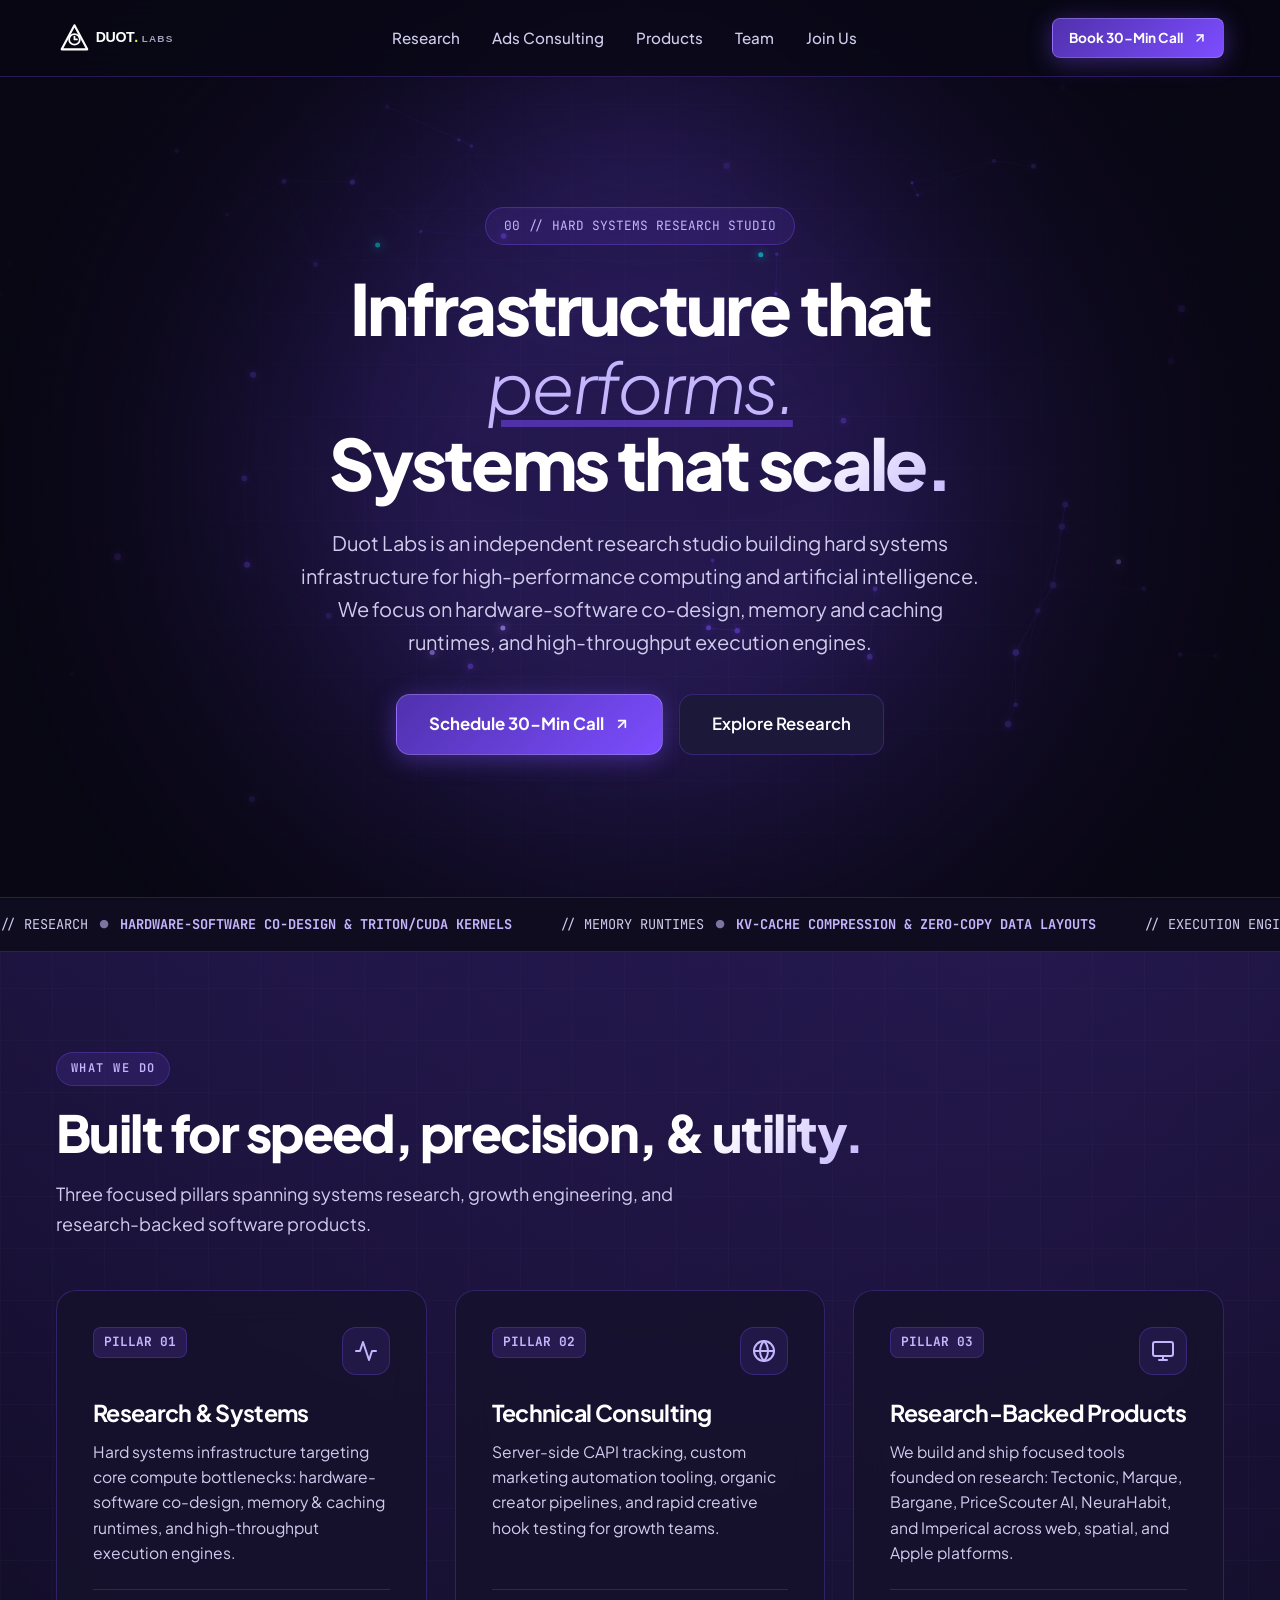
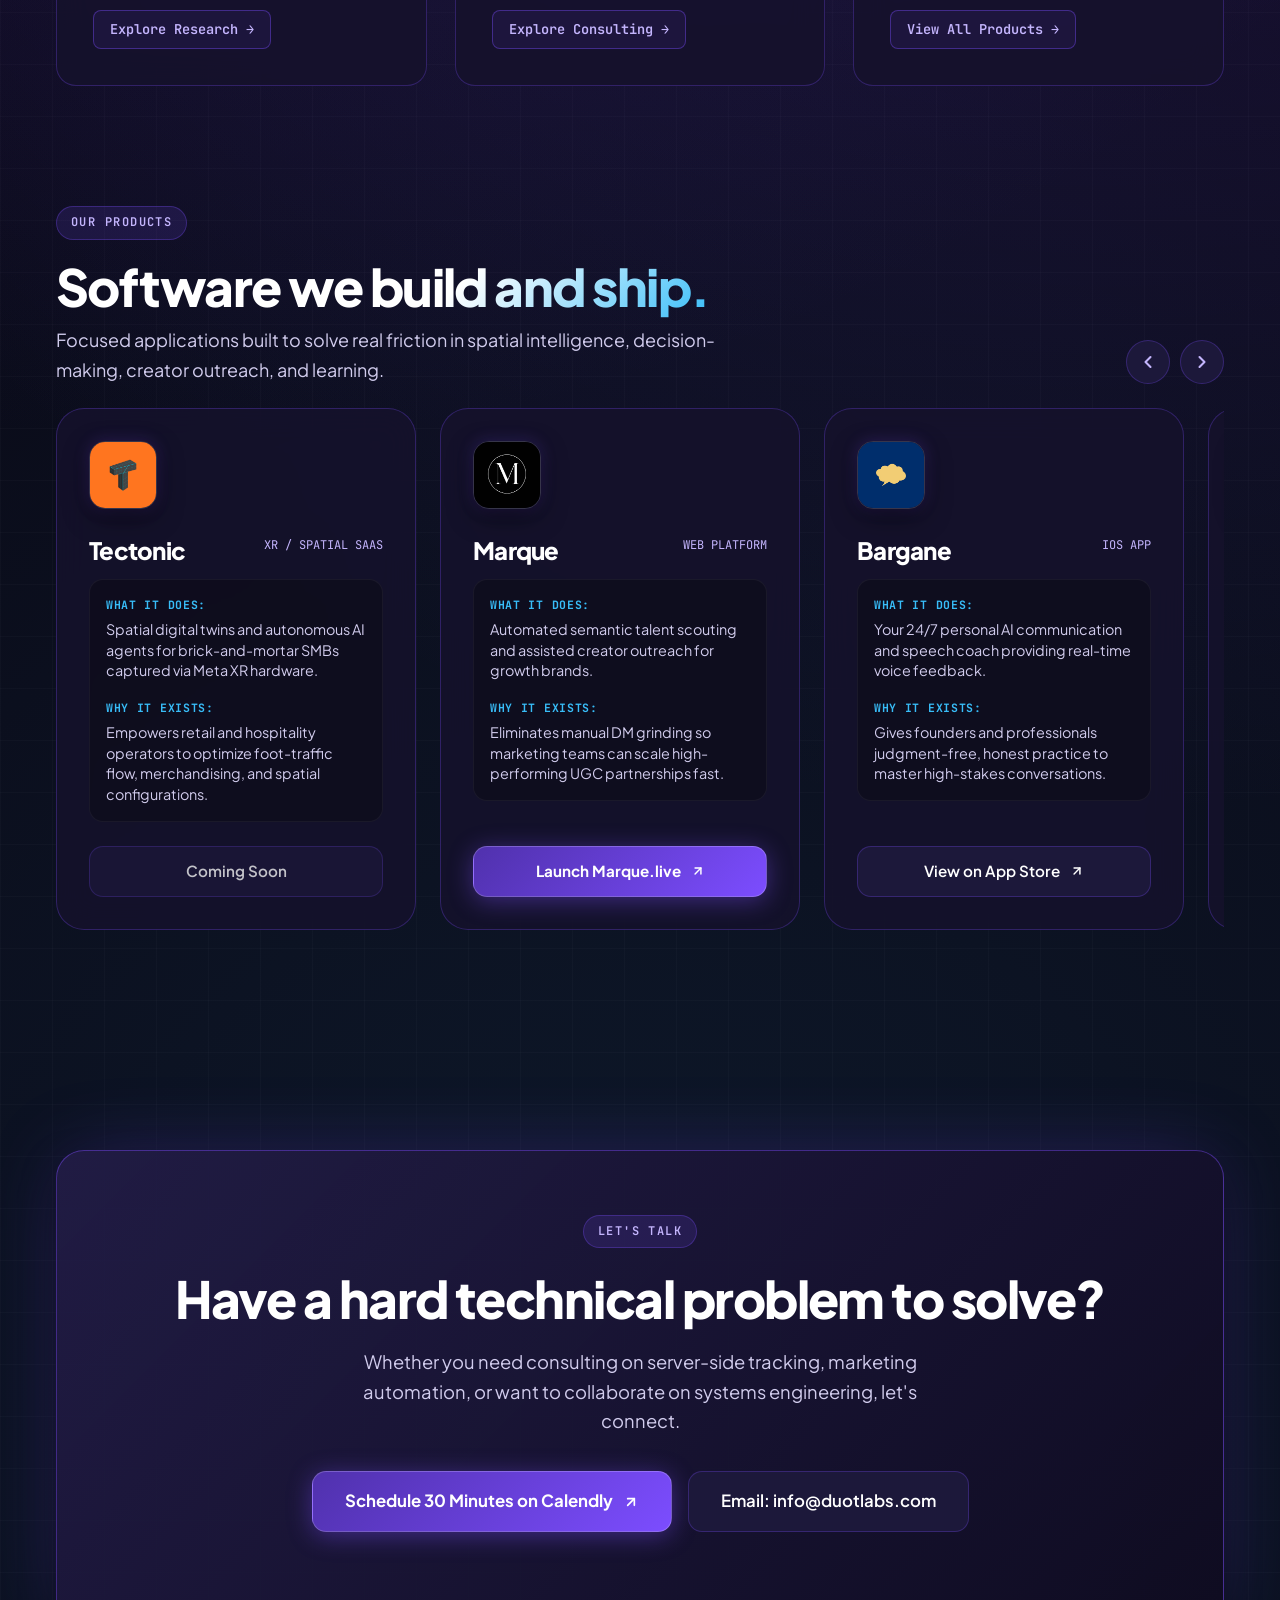
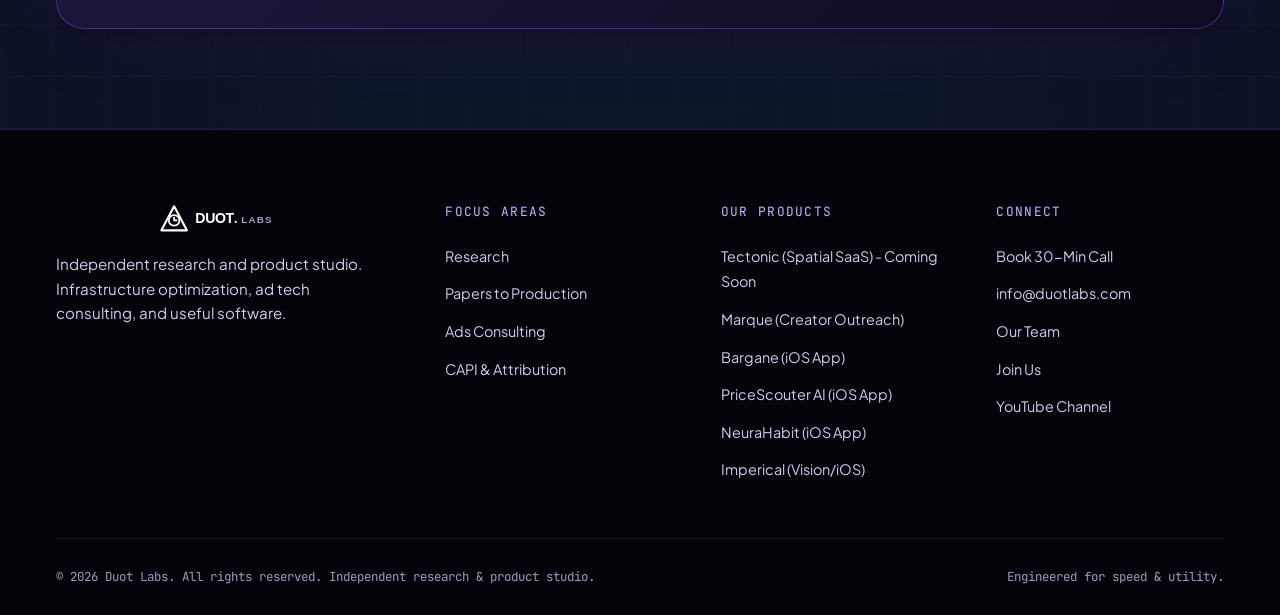
==== commit 92d2c099: "Update Research page & thesis for HPC and AI hard systems focus" ====
--- a/index.html
+++ b/index.html
@@ -79,14 +79,14 @@
     </div>
     <div class="container hero-centered">
       <div class="hero-pill">
-        <span>00 // INDEPENDENT ADS RESEARCH + PRODUCT STUDIO</span>
+        <span>00 // HARD SYSTEMS RESEARCH STUDIO</span>
       </div>
       <h1 class="hero-title">
-        Attention that <em>moves.</em><br />
+        Infrastructure that <em>performs.</em><br />
         Systems that <span class="gradient-text-purple">scale.</span>
       </h1>
       <p class="hero-desc">
-        Duot Labs is an independent studio. We engineer low-latency advertising infrastructure, solve technical growth challenges, and build research-backed software products.
+        Duot Labs is an independent research studio building hard systems infrastructure for high-performance computing and artificial intelligence. We focus on hardware-software co-design, memory and caching runtimes, and high-throughput execution engines.
       </p>
       <div class="hero-cta-group">
         <a href="https://calendly.com/info-duotlabs/30min" target="_blank" rel="noopener noreferrer" class="btn btn-primary btn-lg">
@@ -103,14 +103,14 @@
   <!-- Live Ticker Strip -->
   <div class="ticker-strip" aria-hidden="true">
     <div class="ticker-track">
-      <div class="ticker-item"><span>// RESEARCH</span> <span class="ticker-sep">●</span> <b>REAL-TIME EVENT STREAMING & DATA PIPELINES</b></div>
-      <div class="ticker-item"><span>// AD TECH</span> <span class="ticker-sep">●</span> <b>SERVER-SIDE ATTRIBUTION & CAPI ARCHITECTURE</b></div>
-      <div class="ticker-item"><span>// PAPERS TO PROD</span> <span class="ticker-sep">●</span> <b>COMPUTATIONAL ADVERTISING & AUCTION DYNAMICS</b></div>
-      <div class="ticker-item"><span>// PRODUCTS</span> <span class="ticker-sep">●</span> <b>MARQUE, BARGANE, PRICESCOUTER, NEURAHABIT & IMPERICAL</b></div>
-      <div class="ticker-item"><span>// RESEARCH</span> <span class="ticker-sep">●</span> <b>REAL-TIME EVENT STREAMING & DATA PIPELINES</b></div>
-      <div class="ticker-item"><span>// AD TECH</span> <span class="ticker-sep">●</span> <b>SERVER-SIDE ATTRIBUTION & CAPI ARCHITECTURE</b></div>
-      <div class="ticker-item"><span>// PAPERS TO PROD</span> <span class="ticker-sep">●</span> <b>COMPUTATIONAL ADVERTISING & AUCTION DYNAMICS</b></div>
-      <div class="ticker-item"><span>// PRODUCTS</span> <span class="ticker-sep">●</span> <b>MARQUE, BARGANE, PRICESCOUTER, NEURAHABIT & IMPERICAL</b></div>
+      <div class="ticker-item"><span>// RESEARCH</span> <span class="ticker-sep">●</span> <b>HARDWARE-SOFTWARE CO-DESIGN & TRITON/CUDA KERNELS</b></div>
+      <div class="ticker-item"><span>// MEMORY RUNTIMES</span> <span class="ticker-sep">●</span> <b>KV-CACHE COMPRESSION & ZERO-COPY DATA LAYOUTS</b></div>
+      <div class="ticker-item"><span>// EXECUTION ENGINES</span> <span class="ticker-sep">●</span> <b>P99 TAIL-LATENCY SUPPRESSION & HIGH-THROUGHPUT INFERENCE</b></div>
+      <div class="ticker-item"><span>// PRODUCTS</span> <span class="ticker-sep">●</span> <b>TECTONIC, MARQUE, BARGANE, PRICESCOUTER, NEURAHABIT & IMPERICAL</b></div>
+      <div class="ticker-item"><span>// RESEARCH</span> <span class="ticker-sep">●</span> <b>HARDWARE-SOFTWARE CO-DESIGN & TRITON/CUDA KERNELS</b></div>
+      <div class="ticker-item"><span>// MEMORY RUNTIMES</span> <span class="ticker-sep">●</span> <b>KV-CACHE COMPRESSION & ZERO-COPY DATA LAYOUTS</b></div>
+      <div class="ticker-item"><span>// EXECUTION ENGINES</span> <span class="ticker-sep">●</span> <b>P99 TAIL-LATENCY SUPPRESSION & HIGH-THROUGHPUT INFERENCE</b></div>
+      <div class="ticker-item"><span>// PRODUCTS</span> <span class="ticker-sep">●</span> <b>TECTONIC, MARQUE, BARGANE, PRICESCOUTER, NEURAHABIT & IMPERICAL</b></div>
     </div>
   </div>
 
@@ -136,7 +136,7 @@
           </div>
           <h3 class="card-title">Research & Systems</h3>
           <p class="card-desc">
-            We profile and optimize latency in high-frequency event streams, auction scoring pipelines, and implement academic papers into robust production software.
+            Hard systems infrastructure targeting core compute bottlenecks: hardware-software co-design, memory & caching runtimes, and high-throughput execution engines.
           </p>
           <div class="card-footer" style="margin-top: auto; padding-top: 20px;">
             <a href="research.html" class="btn btn-outline-lime btn-sm">Explore Research →</a>
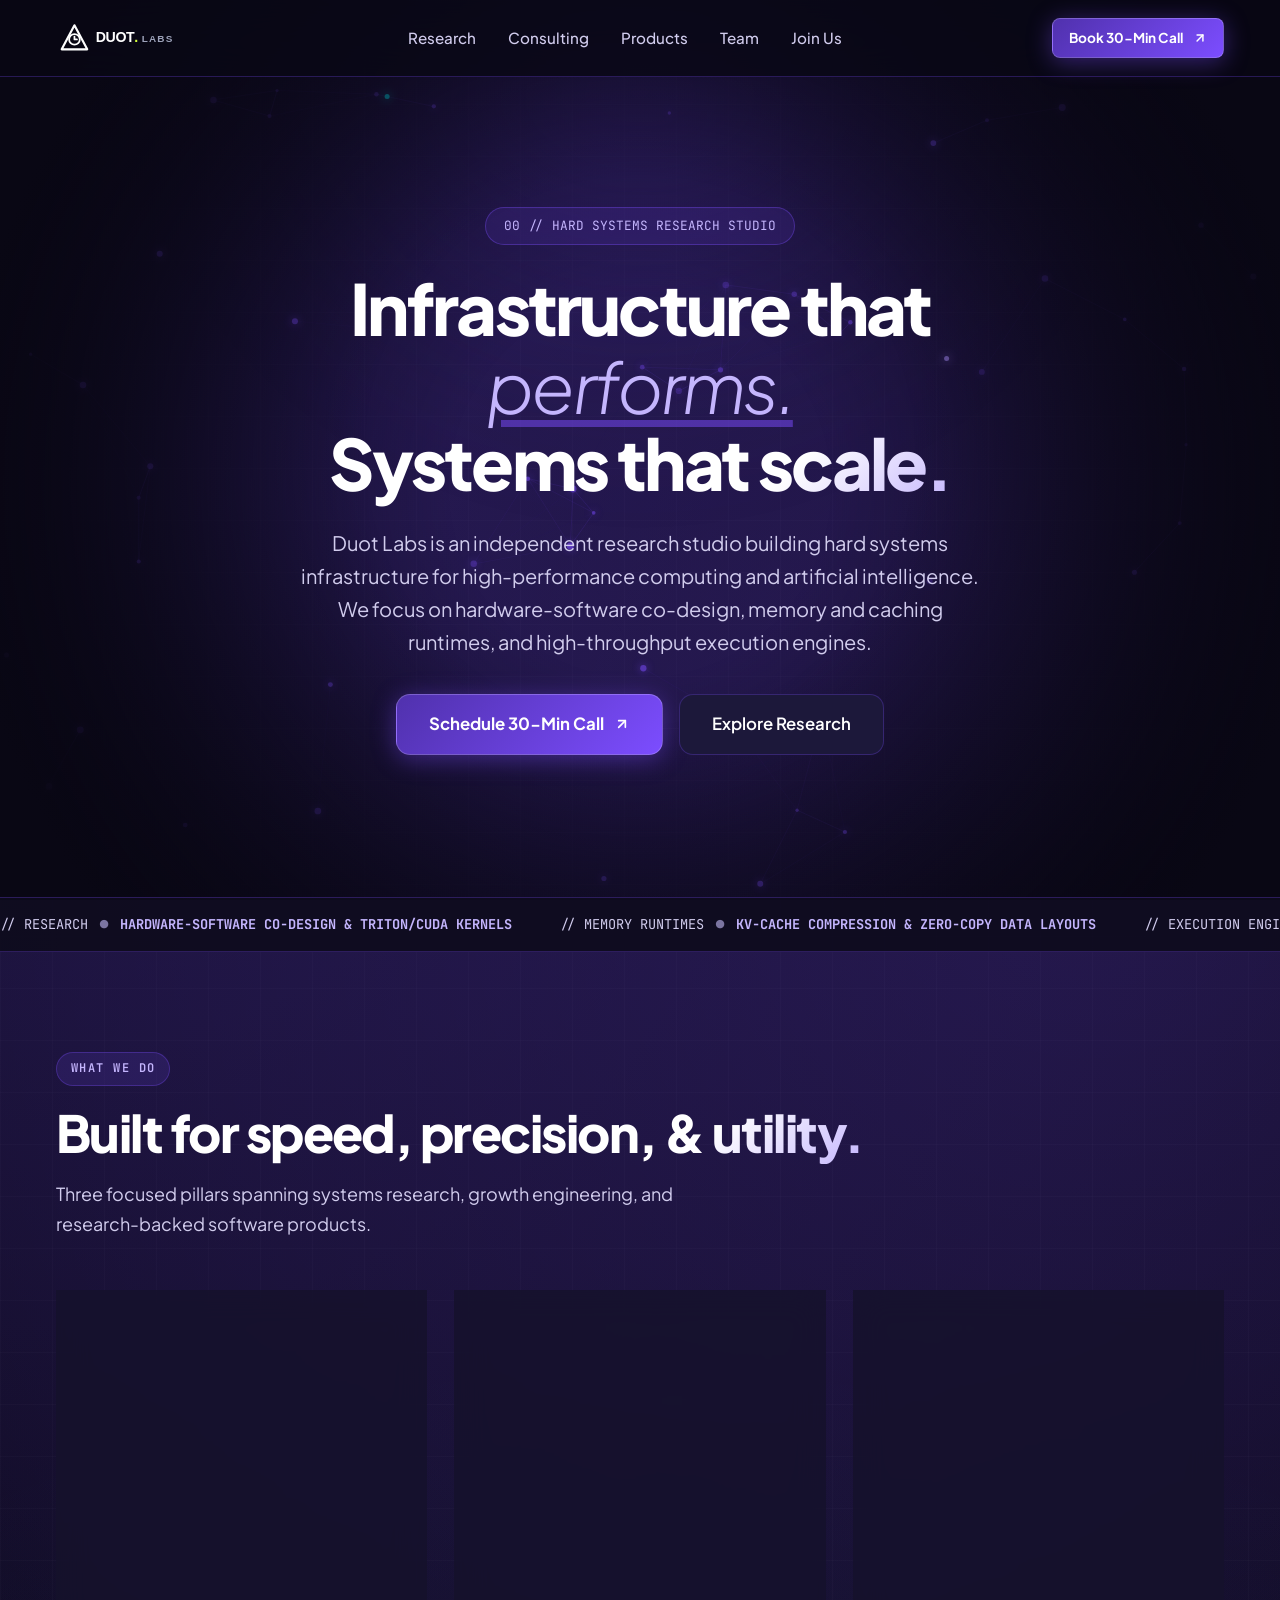
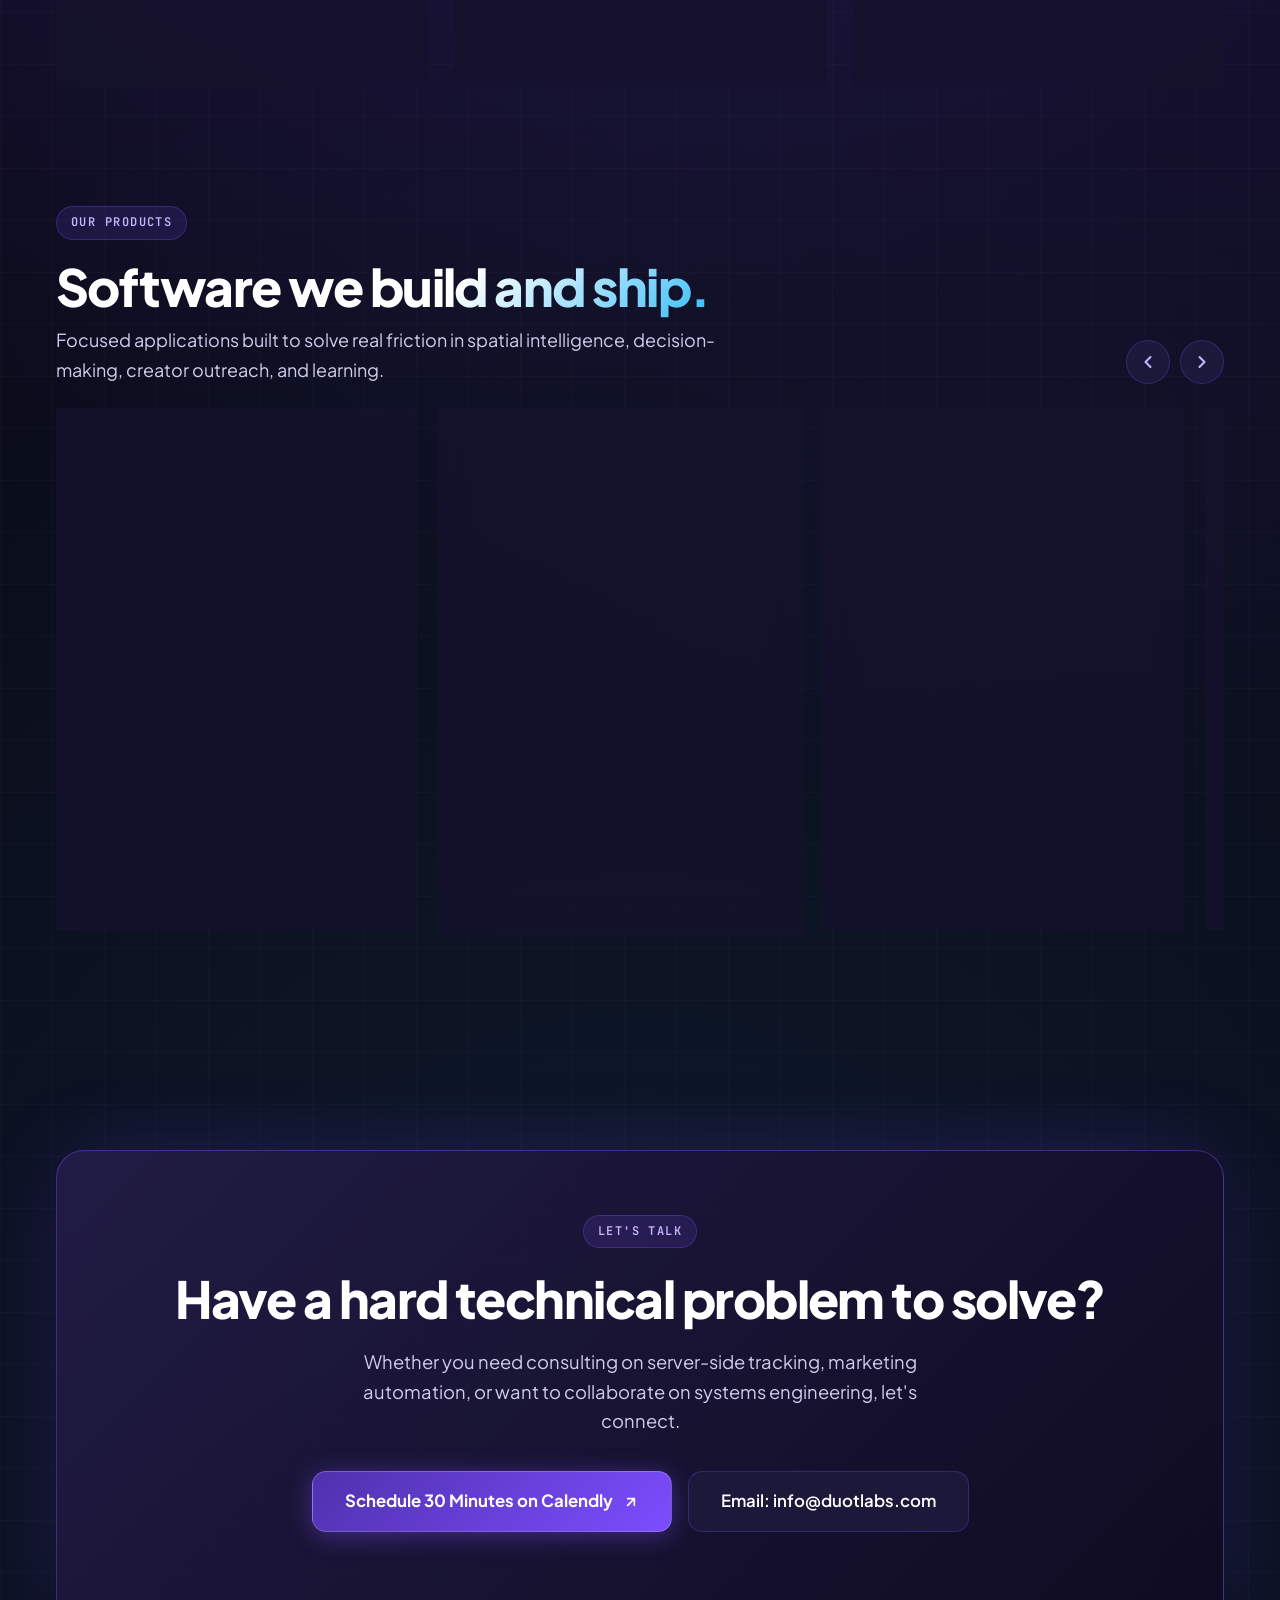
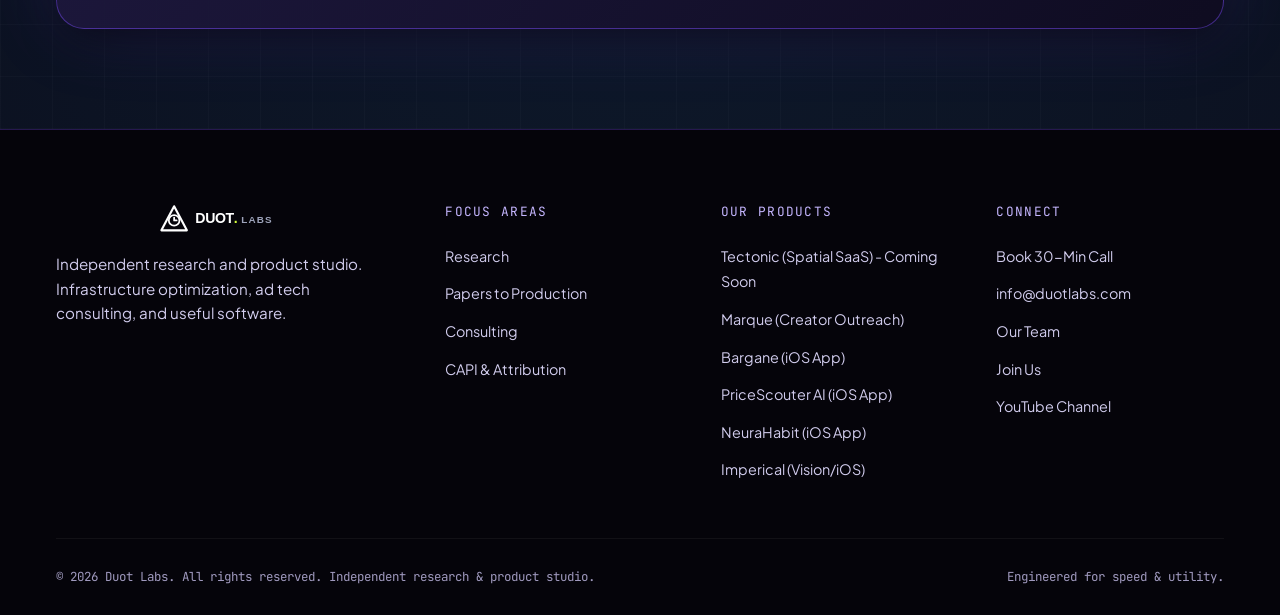
==== commit 9e137794: "Update navigation and links from Ads Consulting to Consulting" ====
--- a/index.html
+++ b/index.html
@@ -3,20 +3,20 @@
 <head>
   <meta charset="UTF-8" />
   <meta name="viewport" content="width=device-width, initial-scale=1.0" />
-  <title>Duot Labs — Advertising Systems, Ads Consulting & Software</title>
-  <meta name="description" content="Duot Labs is an independent studio. We build low-latency advertising infrastructure and event pipelines, solve technical advertising challenges, and ship research-backed software products." />
+  <title>Duot Labs — Systems Infrastructure, Consulting & Software</title>
+  <meta name="description" content="Duot Labs is an independent studio. We build hard systems infrastructure, provide technical growth consulting, and ship research-backed software products." />
   <link rel="icon" type="image/svg+xml" href="assets/favicon.svg" />
   <meta name="theme-color" content="#090714" />
 
   <!-- Open Graph -->
   <meta property="og:type" content="website" />
   <meta property="og:url" content="https://duotlabs.com/" />
-  <meta property="og:title" content="Duot Labs — Attention that moves." />
-  <meta property="og:description" content="Advertising infrastructure systems, technical ads consulting, and research-backed software products." />
+  <meta property="og:title" content="Duot Labs — Systems infrastructure & growth consulting." />
+  <meta property="og:description" content="Hard systems infrastructure, technical growth consulting, and research-backed software products." />
   <meta property="og:image" content="https://duotlabs.com/assets/favicon.svg" />
   <meta name="twitter:card" content="summary_large_image" />
-  <meta name="twitter:title" content="Duot Labs — Attention that moves." />
-  <meta name="twitter:description" content="Advertising infrastructure systems, technical ads consulting, and research-backed software products." />
+  <meta name="twitter:title" content="Duot Labs — Systems infrastructure & growth consulting." />
+  <meta name="twitter:description" content="Hard systems infrastructure, technical growth consulting, and research-backed software products." />
 
   <!-- Google Fonts -->
   <link rel="preconnect" href="https://fonts.googleapis.com" />
@@ -42,7 +42,7 @@
       <nav aria-label="Main Navigation">
         <ul class="nav-links">
           <li><a href="research.html" class="nav-link">Research</a></li>
-          <li><a href="consulting.html" class="nav-link">Ads Consulting</a></li>
+          <li><a href="consulting.html" class="nav-link">Consulting</a></li>
           <li><a href="products.html" class="nav-link">Products</a></li>
           <li><a href="team.html" class="nav-link">Team</a></li>
           <li><a href="join.html" class="nav-link">Join Us</a></li>
@@ -408,7 +408,7 @@
           <ul class="footer-links">
             <li><a href="research.html" class="footer-link">Research</a></li>
             <li><a href="research.html" class="footer-link">Papers to Production</a></li>
-            <li><a href="consulting.html" class="footer-link">Ads Consulting</a></li>
+            <li><a href="consulting.html" class="footer-link">Consulting</a></li>
             <li><a href="consulting.html" class="footer-link">CAPI & Attribution</a></li>
           </ul>
         </div>
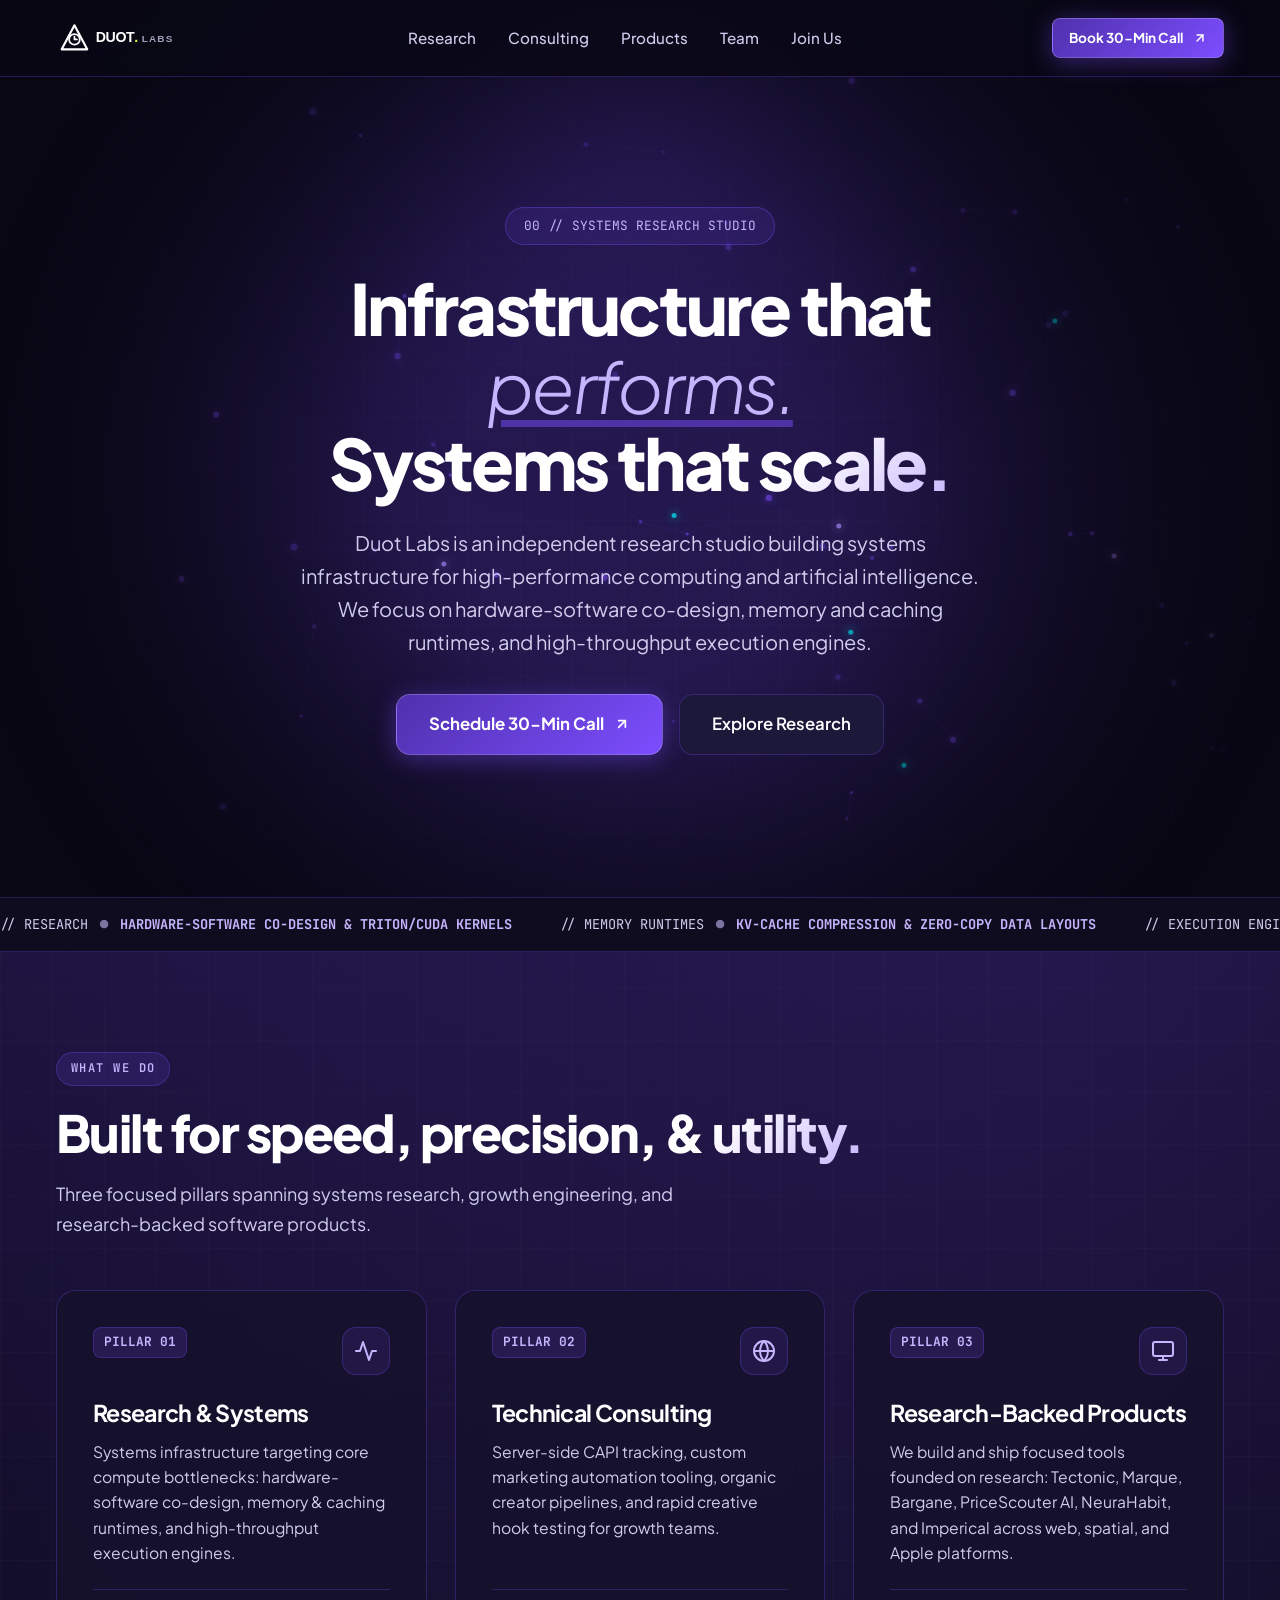
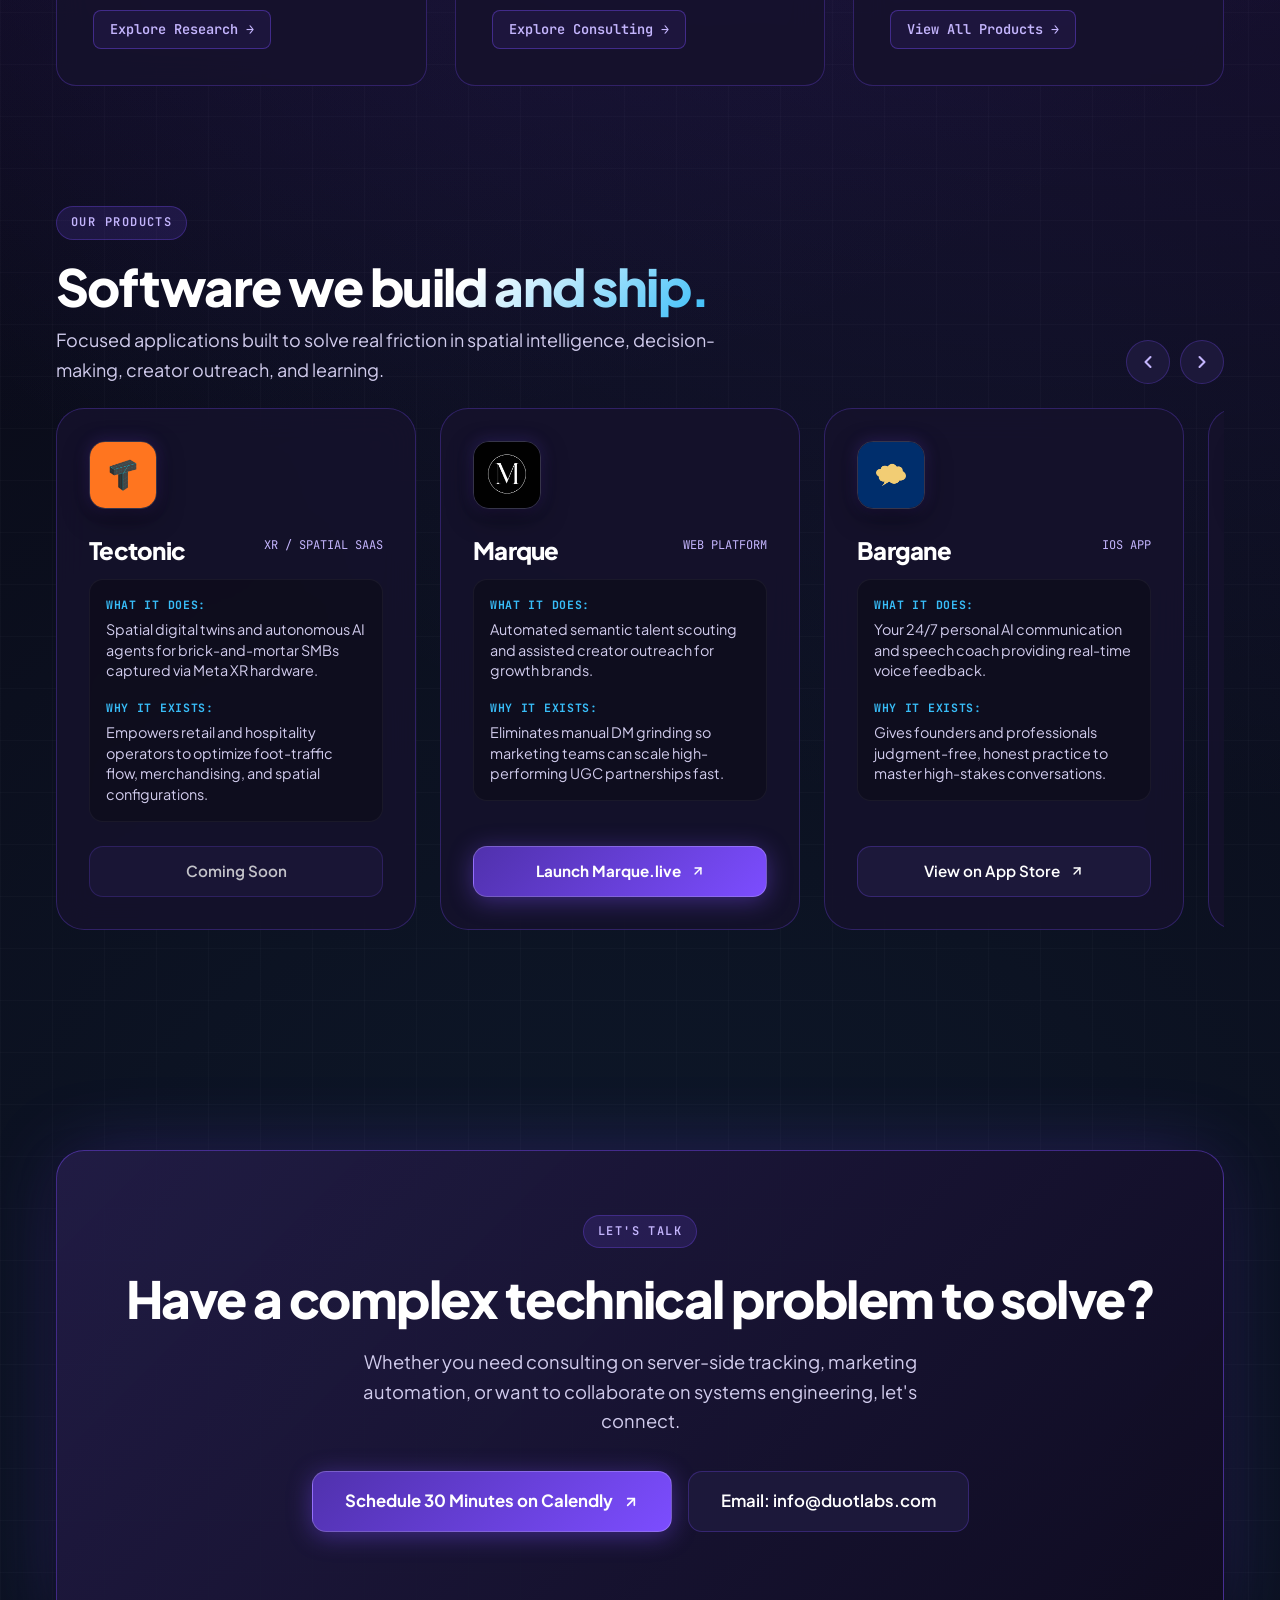
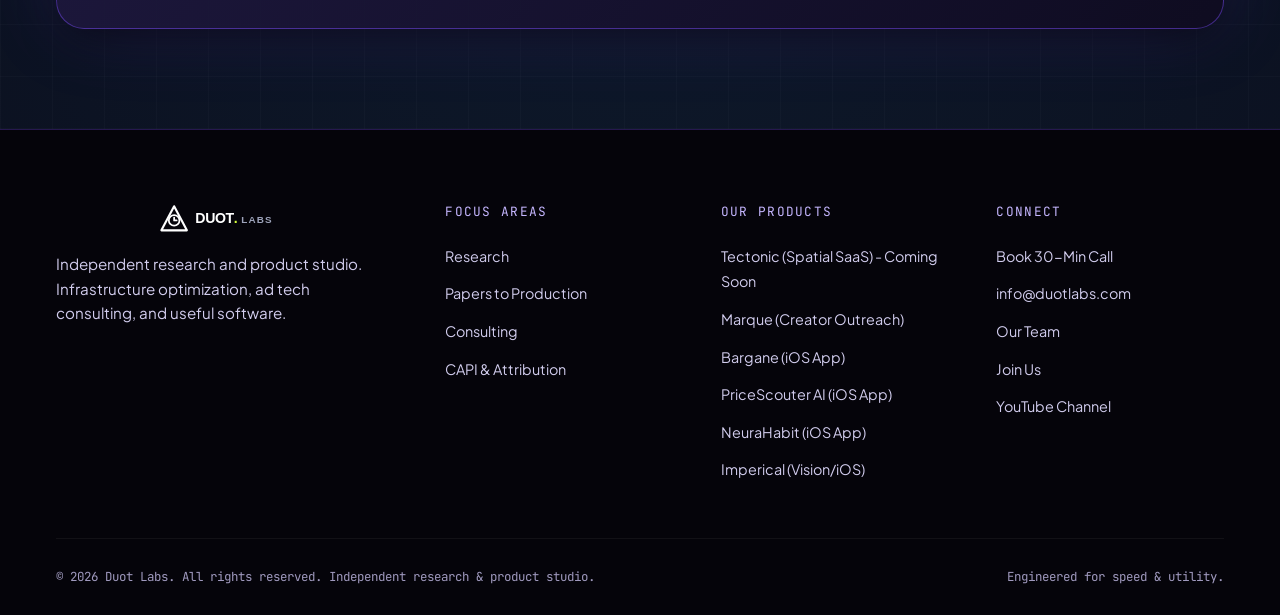
==== commit 3bc135e4: "Remove word hard across website pages" ====
--- a/index.html
+++ b/index.html
@@ -4,7 +4,7 @@
   <meta charset="UTF-8" />
   <meta name="viewport" content="width=device-width, initial-scale=1.0" />
   <title>Duot Labs — Systems Infrastructure, Consulting & Software</title>
-  <meta name="description" content="Duot Labs is an independent studio. We build hard systems infrastructure, provide technical growth consulting, and ship research-backed software products." />
+  <meta name="description" content="Duot Labs is an independent studio. We build systems infrastructure, provide technical growth consulting, and ship research-backed software products." />
   <link rel="icon" type="image/svg+xml" href="assets/favicon.svg" />
   <meta name="theme-color" content="#090714" />
 
@@ -12,11 +12,11 @@
   <meta property="og:type" content="website" />
   <meta property="og:url" content="https://duotlabs.com/" />
   <meta property="og:title" content="Duot Labs — Systems infrastructure & growth consulting." />
-  <meta property="og:description" content="Hard systems infrastructure, technical growth consulting, and research-backed software products." />
+  <meta property="og:description" content="Systems infrastructure, technical growth consulting, and research-backed software products." />
   <meta property="og:image" content="https://duotlabs.com/assets/favicon.svg" />
   <meta name="twitter:card" content="summary_large_image" />
   <meta name="twitter:title" content="Duot Labs — Systems infrastructure & growth consulting." />
-  <meta name="twitter:description" content="Hard systems infrastructure, technical growth consulting, and research-backed software products." />
+  <meta name="twitter:description" content="Systems infrastructure, technical growth consulting, and research-backed software products." />
 
   <!-- Google Fonts -->
   <link rel="preconnect" href="https://fonts.googleapis.com" />
@@ -79,14 +79,14 @@
     </div>
     <div class="container hero-centered">
       <div class="hero-pill">
-        <span>00 // HARD SYSTEMS RESEARCH STUDIO</span>
+        <span>00 // SYSTEMS RESEARCH STUDIO</span>
       </div>
       <h1 class="hero-title">
         Infrastructure that <em>performs.</em><br />
         Systems that <span class="gradient-text-purple">scale.</span>
       </h1>
       <p class="hero-desc">
-        Duot Labs is an independent research studio building hard systems infrastructure for high-performance computing and artificial intelligence. We focus on hardware-software co-design, memory and caching runtimes, and high-throughput execution engines.
+        Duot Labs is an independent research studio building systems infrastructure for high-performance computing and artificial intelligence. We focus on hardware-software co-design, memory and caching runtimes, and high-throughput execution engines.
       </p>
       <div class="hero-cta-group">
         <a href="https://calendly.com/info-duotlabs/30min" target="_blank" rel="noopener noreferrer" class="btn btn-primary btn-lg">
@@ -136,7 +136,7 @@
           </div>
           <h3 class="card-title">Research & Systems</h3>
           <p class="card-desc">
-            Hard systems infrastructure targeting core compute bottlenecks: hardware-software co-design, memory & caching runtimes, and high-throughput execution engines.
+            Systems infrastructure targeting core compute bottlenecks: hardware-software co-design, memory & caching runtimes, and high-throughput execution engines.
           </p>
           <div class="card-footer" style="margin-top: auto; padding-top: 20px;">
             <a href="research.html" class="btn btn-outline-lime btn-sm">Explore Research →</a>
@@ -375,7 +375,7 @@
     <div class="container">
       <div class="cta-banner">
         <div class="section-pill" style="margin-bottom: 20px;">LET'S TALK</div>
-        <h2 class="cta-title">Have a hard technical problem to solve?</h2>
+        <h2 class="cta-title">Have a complex technical problem to solve?</h2>
         <p class="cta-desc">
           Whether you need consulting on server-side tracking, marketing automation, or want to collaborate on systems engineering, let's connect.
         </p>
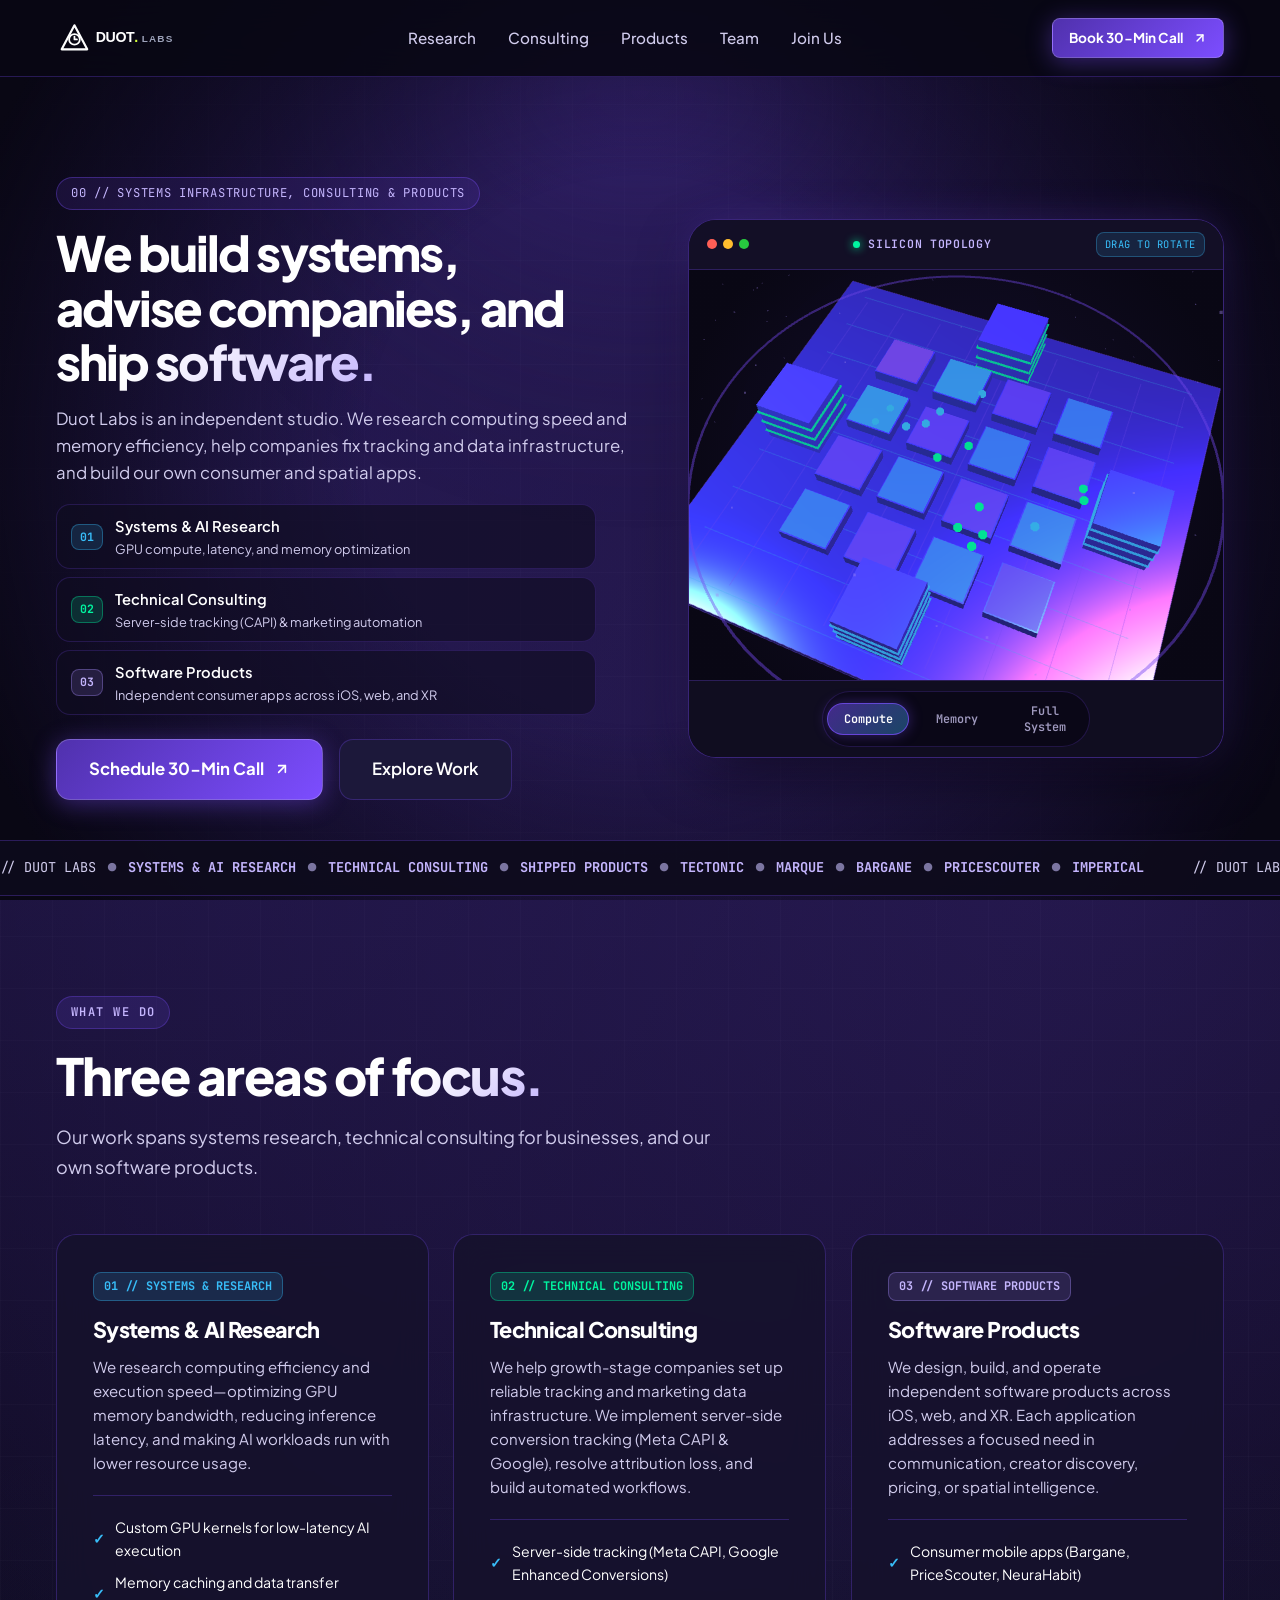
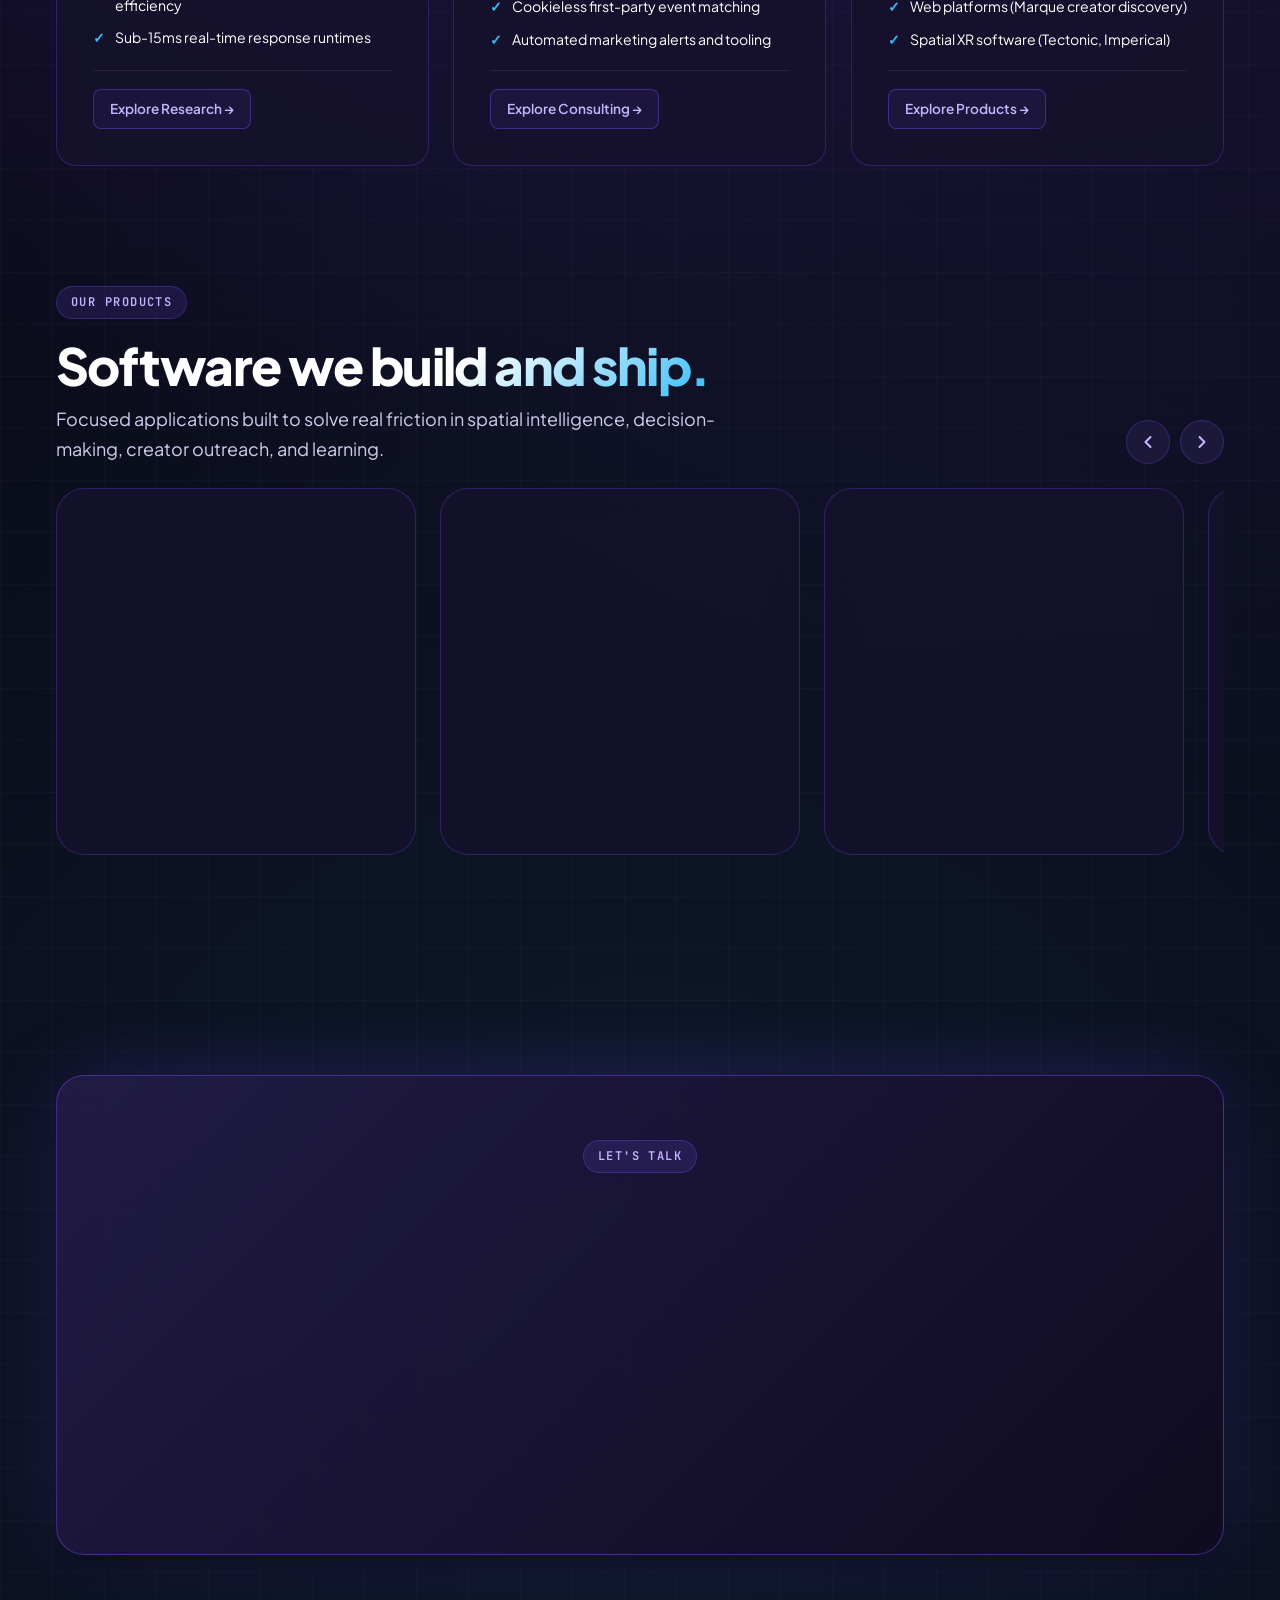
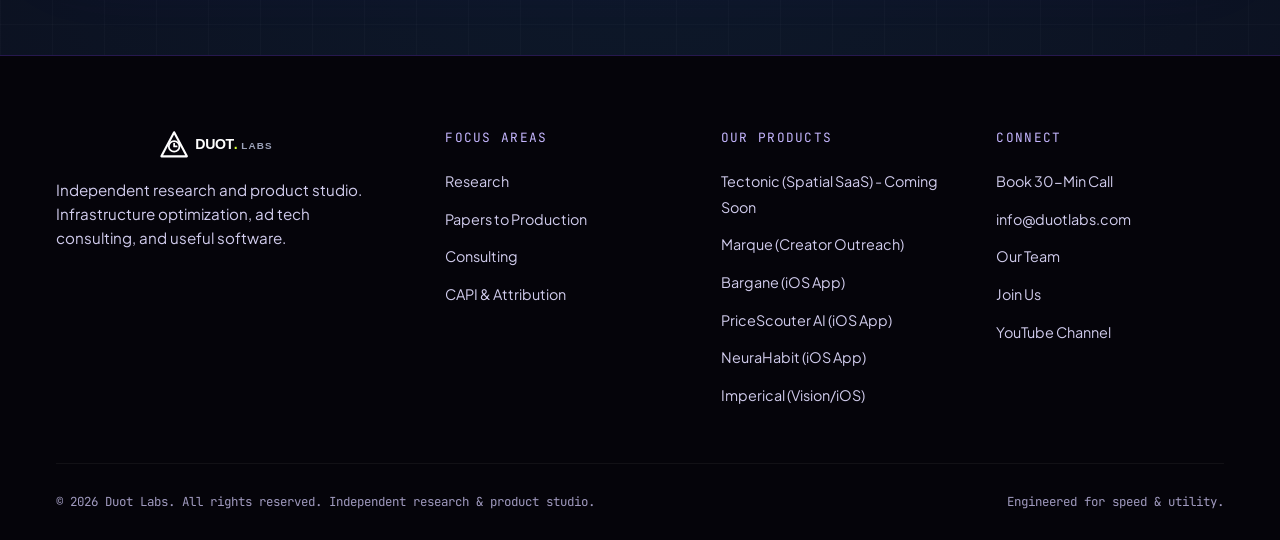
==== commit 54287142: "updated new design" ====
--- a/index.html
+++ b/index.html
@@ -71,31 +71,96 @@
     </div>
   </header>
 
-  <!-- Hero Section (Clean & Minimal with Dynamic Ambient Canvas) -->
-  <section class="hero-section">
-    <div class="hero-bg-media" aria-hidden="true">
-      <canvas id="heroNetworkCanvas" class="hero-network-canvas"></canvas>
-      <div class="hero-video-overlay"></div>
-    </div>
-    <div class="container hero-centered">
-      <div class="hero-pill">
-        <span>00 // SYSTEMS RESEARCH STUDIO</span>
-      </div>
-      <h1 class="hero-title">
-        Infrastructure that <em>performs.</em><br />
-        Systems that <span class="gradient-text-purple">scale.</span>
-      </h1>
-      <p class="hero-desc">
-        Duot Labs is an independent research studio building systems infrastructure for high-performance computing and artificial intelligence. We focus on hardware-software co-design, memory and caching runtimes, and high-throughput execution engines.
-      </p>
-      <div class="hero-cta-group">
-        <a href="https://calendly.com/info-duotlabs/30min" target="_blank" rel="noopener noreferrer" class="btn btn-primary btn-lg">
-          Schedule 30-Min Call
-          <svg width="16" height="16" viewBox="0 0 24 24" fill="none" stroke="currentColor" stroke-width="2.5" stroke-linecap="round" stroke-linejoin="round"><line x1="7" y1="17" x2="17" y2="7"></line><polyline points="7 7 17 7 17 17"></polyline></svg>
-        </a>
-        <a href="research.html" class="btn btn-secondary btn-lg">
-          Explore Research
-        </a>
+  <!-- Hero Section: Clear Value Proposition + Interactive 3D Systems Architecture Console -->
+  <section class="hero-section" id="heroSection">
+    <div class="container hero-grid-container">
+      <!-- Left Column: Clear Business Identity & How It All Connects -->
+      <div class="hero-content-col">
+        <div class="hero-pill">
+          <span>00 // SYSTEMS INFRASTRUCTURE, CONSULTING & PRODUCTS</span>
+        </div>
+        <h1 class="hero-title">
+          We build systems,<br />
+          advise companies, and <span class="gradient-text-purple">ship software.</span>
+        </h1>
+        <p class="hero-desc">
+          Duot Labs is an independent studio. We research computing speed and memory efficiency, help companies fix tracking and data infrastructure, and build our own consumer and spatial apps.
+        </p>
+
+        <!-- 3 Pillars -->
+        <div class="hero-pillars-overview">
+          <div class="pillar-overview-chip">
+            <span class="chip-step-badge">01</span>
+            <div class="chip-content">
+              <span class="chip-title">Systems & AI Research</span>
+              <span class="chip-sub">GPU compute, latency, and memory optimization</span>
+            </div>
+          </div>
+          <div class="pillar-overview-chip">
+            <span class="chip-step-badge">02</span>
+            <div class="chip-content">
+              <span class="chip-title">Technical Consulting</span>
+              <span class="chip-sub">Server-side tracking (CAPI) & marketing automation</span>
+            </div>
+          </div>
+          <div class="pillar-overview-chip">
+            <span class="chip-step-badge">03</span>
+            <div class="chip-content">
+              <span class="chip-title">Software Products</span>
+              <span class="chip-sub">Independent consumer apps across iOS, web, and XR</span>
+            </div>
+          </div>
+        </div>
+
+        <div class="hero-cta-group">
+          <a href="https://calendly.com/info-duotlabs/30min" target="_blank" rel="noopener noreferrer" class="btn btn-primary btn-lg">
+            Schedule 30-Min Call
+            <svg width="16" height="16" viewBox="0 0 24 24" fill="none" stroke="currentColor" stroke-width="2.5" stroke-linecap="round" stroke-linejoin="round"><line x1="7" y1="17" x2="17" y2="7"></line><polyline points="7 7 17 7 17 17"></polyline></svg>
+          </a>
+          <a href="#focusSection" class="btn btn-secondary btn-lg">
+            Explore Work
+          </a>
+        </div>
+      </div>
+
+      <!-- Right Column: Interactive 3D Silicon Console (Clean & Minimal) -->
+      <div class="hero-systems-col">
+        <div class="systems-console-frame">
+          <!-- Terminal Header Bar -->
+          <div class="console-header-bar">
+            <div class="console-dots">
+              <span class="dot-red"></span>
+              <span class="dot-yellow"></span>
+              <span class="dot-green"></span>
+            </div>
+            <div class="console-title-mono">
+              <span class="hud-pulse-dot"></span>
+              <span>SILICON TOPOLOGY</span>
+            </div>
+            <div class="console-drag-hint">DRAG TO ROTATE</div>
+          </div>
+
+          <!-- 3D WebGL Silicon & Memory Viewport (No overlapping text tags) -->
+          <div class="console-viewport" id="consoleViewport">
+            <canvas id="heroThreeCanvas" class="hero-three-canvas"></canvas>
+            <canvas id="heroNetworkCanvas" class="hero-network-canvas" style="display: none;"></canvas>
+          </div>
+
+          <!-- Console Bottom Controls: Clean 3-Mode Toggle -->
+          <div class="console-bottom-bar">
+            <div class="console-layer-tabs" role="tablist">
+              <button type="button" class="console-tab-btn active" data-core-mode="neural">
+                Compute
+              </button>
+              <button type="button" class="console-tab-btn" data-core-mode="rings">
+                Memory
+              </button>
+              <button type="button" class="console-tab-btn" data-core-mode="quantum">
+                Full System
+              </button>
+            </div>
+          </div>
+        </div>
       </div>
     </div>
   </section>
@@ -103,77 +168,79 @@
   <!-- Live Ticker Strip -->
   <div class="ticker-strip" aria-hidden="true">
     <div class="ticker-track">
-      <div class="ticker-item"><span>// RESEARCH</span> <span class="ticker-sep">●</span> <b>HARDWARE-SOFTWARE CO-DESIGN & TRITON/CUDA KERNELS</b></div>
-      <div class="ticker-item"><span>// MEMORY RUNTIMES</span> <span class="ticker-sep">●</span> <b>KV-CACHE COMPRESSION & ZERO-COPY DATA LAYOUTS</b></div>
-      <div class="ticker-item"><span>// EXECUTION ENGINES</span> <span class="ticker-sep">●</span> <b>P99 TAIL-LATENCY SUPPRESSION & HIGH-THROUGHPUT INFERENCE</b></div>
-      <div class="ticker-item"><span>// PRODUCTS</span> <span class="ticker-sep">●</span> <b>TECTONIC, MARQUE, BARGANE, PRICESCOUTER, NEURAHABIT & IMPERICAL</b></div>
-      <div class="ticker-item"><span>// RESEARCH</span> <span class="ticker-sep">●</span> <b>HARDWARE-SOFTWARE CO-DESIGN & TRITON/CUDA KERNELS</b></div>
-      <div class="ticker-item"><span>// MEMORY RUNTIMES</span> <span class="ticker-sep">●</span> <b>KV-CACHE COMPRESSION & ZERO-COPY DATA LAYOUTS</b></div>
-      <div class="ticker-item"><span>// EXECUTION ENGINES</span> <span class="ticker-sep">●</span> <b>P99 TAIL-LATENCY SUPPRESSION & HIGH-THROUGHPUT INFERENCE</b></div>
-      <div class="ticker-item"><span>// PRODUCTS</span> <span class="ticker-sep">●</span> <b>TECTONIC, MARQUE, BARGANE, PRICESCOUTER, NEURAHABIT & IMPERICAL</b></div>
+      <div class="ticker-item"><span>// DUOT LABS</span> <span class="ticker-sep">●</span> <b>SYSTEMS & AI RESEARCH</b> <span class="ticker-sep">●</span> <b>TECHNICAL CONSULTING</b> <span class="ticker-sep">●</span> <b>SHIPPED PRODUCTS</b> <span class="ticker-sep">●</span> <b>TECTONIC</b> <span class="ticker-sep">●</span> <b>MARQUE</b> <span class="ticker-sep">●</span> <b>BARGANE</b> <span class="ticker-sep">●</span> <b>PRICESCOUTER</b> <span class="ticker-sep">●</span> <b>IMPERICAL</b></div>
+      <div class="ticker-item"><span>// DUOT LABS</span> <span class="ticker-sep">●</span> <b>SYSTEMS & AI RESEARCH</b> <span class="ticker-sep">●</span> <b>TECHNICAL CONSULTING</b> <span class="ticker-sep">●</span> <b>SHIPPED PRODUCTS</b> <span class="ticker-sep">●</span> <b>TECTONIC</b> <span class="ticker-sep">●</span> <b>MARQUE</b> <span class="ticker-sep">●</span> <b>BARGANE</b> <span class="ticker-sep">●</span> <b>PRICESCOUTER</b> <span class="ticker-sep">●</span> <b>IMPERICAL</b></div>
     </div>
   </div>
 
-  <!-- What We Do: 3 Core Pillars -->
-  <section class="section">
+  <!-- What We Do: 3 Core Areas of Focus -->
+  <section class="section" id="focusSection">
     <div class="container">
       <div class="section-header">
         <div class="section-pill">WHAT WE DO</div>
-        <h2 class="section-title">Built for speed, precision, <span class="gradient-text-purple">& utility.</span></h2>
+        <h2 class="section-title">Three areas of <span class="gradient-text-purple">focus.</span></h2>
         <p class="section-desc">
-          Three focused pillars spanning systems research, growth engineering, and research-backed software products.
+          Our work spans systems research, technical consulting for businesses, and our own software products.
         </p>
       </div>
 
-      <div class="grid-3">
-        <!-- 01: Research & Systems -->
-        <div class="feature-card">
-          <div class="card-header-icon">
-            <span class="card-code">PILLAR 01</span>
-            <div class="icon-box">
-              <svg width="24" height="24" viewBox="0 0 24 24" fill="none" stroke="currentColor" stroke-width="2" stroke-linecap="round" stroke-linejoin="round"><polyline points="22 12 18 12 15 21 9 3 6 12 2 12"></polyline></svg>
-            </div>
-          </div>
-          <h3 class="card-title">Research & Systems</h3>
-          <p class="card-desc">
-            Systems infrastructure targeting core compute bottlenecks: hardware-software co-design, memory & caching runtimes, and high-throughput execution engines.
-          </p>
-          <div class="card-footer" style="margin-top: auto; padding-top: 20px;">
-            <a href="research.html" class="btn btn-outline-lime btn-sm">Explore Research →</a>
-          </div>
-        </div>
-
-        <!-- 02: Technical Consulting -->
-        <div class="feature-card">
-          <div class="card-header-icon">
-            <span class="card-code">PILLAR 02</span>
-            <div class="icon-box">
-              <svg width="24" height="24" viewBox="0 0 24 24" fill="none" stroke="currentColor" stroke-width="2" stroke-linecap="round" stroke-linejoin="round"><circle cx="12" cy="12" r="10"></circle><line x1="2" y1="12" x2="22" y2="12"></line><path d="M12 2a15.3 15.3 0 0 1 4 10 15.3 15.3 0 0 1-4 10 15.3 15.3 0 0 1-4-10 15.3 15.3 0 0 1 4-10z"></path></svg>
-            </div>
-          </div>
-          <h3 class="card-title">Technical Consulting</h3>
-          <p class="card-desc">
-            Server-side CAPI tracking, custom marketing automation tooling, organic creator pipelines, and rapid creative hook testing for growth teams.
-          </p>
-          <div class="card-footer" style="margin-top: auto; padding-top: 20px;">
-            <a href="consulting.html" class="btn btn-outline-lime btn-sm">Explore Consulting →</a>
-          </div>
-        </div>
-
-        <!-- 03: Research-Backed Products -->
-        <div class="feature-card">
-          <div class="card-header-icon">
-            <span class="card-code">PILLAR 03</span>
-            <div class="icon-box">
-              <svg width="24" height="24" viewBox="0 0 24 24" fill="none" stroke="currentColor" stroke-width="2" stroke-linecap="round" stroke-linejoin="round"><rect x="2" y="3" width="20" height="14" rx="2" ry="2"></rect><line x1="8" y1="21" x2="16" y2="21"></line><line x1="12" y1="17" x2="12" y2="21"></line></svg>
-            </div>
-          </div>
-          <h3 class="card-title">Research-Backed Products</h3>
-          <p class="card-desc">
-            We build and ship focused tools founded on research: Tectonic, Marque, Bargane, PriceScouter AI, NeuraHabit, and Imperical across web, spatial, and Apple platforms.
-          </p>
-          <div class="card-footer" style="margin-top: auto; padding-top: 20px;">
-            <a href="products.html" class="btn btn-outline-lime btn-sm">View All Products →</a>
+      <div class="ecosystem-flow-wrapper">
+        <div class="ecosystem-cards-grid">
+          <!-- 01: Research & Systems -->
+          <div class="ecosystem-card feature-card">
+            <div>
+              <span class="card-step-badge step-badge-blue">01 // SYSTEMS & RESEARCH</span>
+              <h3 class="ecosystem-card-title">Systems & AI Research</h3>
+              <p class="ecosystem-card-plain-desc">
+                We research computing efficiency and execution speed—optimizing GPU memory bandwidth, reducing inference latency, and making AI workloads run with lower resource usage.
+              </p>
+              <ul class="feature-bullets" style="margin-bottom: 20px;">
+                <li class="feature-bullet-item"><span class="bullet-check">✓</span> Custom GPU kernels for low-latency AI execution</li>
+                <li class="feature-bullet-item"><span class="bullet-check">✓</span> Memory caching and data transfer efficiency</li>
+                <li class="feature-bullet-item"><span class="bullet-check">✓</span> Sub-15ms real-time response runtimes</li>
+              </ul>
+            </div>
+            <div class="ecosystem-card-footer">
+              <a href="research.html" class="btn btn-outline-lime btn-sm">Explore Research →</a>
+            </div>
+          </div>
+
+          <!-- 02: Technical Consulting -->
+          <div class="ecosystem-card feature-card">
+            <div>
+              <span class="card-step-badge step-badge-emerald">02 // TECHNICAL CONSULTING</span>
+              <h3 class="ecosystem-card-title">Technical Consulting</h3>
+              <p class="ecosystem-card-plain-desc">
+                We help growth-stage companies set up reliable tracking and marketing data infrastructure. We implement server-side conversion tracking (Meta CAPI & Google), resolve attribution loss, and build automated workflows.
+              </p>
+              <ul class="feature-bullets" style="margin-bottom: 20px;">
+                <li class="feature-bullet-item"><span class="bullet-check">✓</span> Server-side tracking (Meta CAPI, Google Enhanced Conversions)</li>
+                <li class="feature-bullet-item"><span class="bullet-check">✓</span> Cookieless first-party event matching</li>
+                <li class="feature-bullet-item"><span class="bullet-check">✓</span> Automated marketing alerts and tooling</li>
+              </ul>
+            </div>
+            <div class="ecosystem-card-footer">
+              <a href="consulting.html" class="btn btn-outline-lime btn-sm">Explore Consulting →</a>
+            </div>
+          </div>
+
+          <!-- 03: Shipped Products -->
+          <div class="ecosystem-card feature-card">
+            <div>
+              <span class="card-step-badge step-badge-purple">03 // SOFTWARE PRODUCTS</span>
+              <h3 class="ecosystem-card-title">Software Products</h3>
+              <p class="ecosystem-card-plain-desc">
+                We design, build, and operate independent software products across iOS, web, and XR. Each application addresses a focused need in communication, creator discovery, pricing, or spatial intelligence.
+              </p>
+              <ul class="feature-bullets" style="margin-bottom: 20px;">
+                <li class="feature-bullet-item"><span class="bullet-check">✓</span> Consumer mobile apps (Bargane, PriceScouter, NeuraHabit)</li>
+                <li class="feature-bullet-item"><span class="bullet-check">✓</span> Web platforms (Marque creator discovery)</li>
+                <li class="feature-bullet-item"><span class="bullet-check">✓</span> Spatial XR software (Tectonic, Imperical)</li>
+              </ul>
+            </div>
+            <div class="ecosystem-card-footer">
+              <a href="products.html" class="btn btn-outline-lime btn-sm">Explore Products →</a>
+            </div>
           </div>
         </div>
       </div>
@@ -212,16 +279,7 @@
                 <h3 class="product-card-name">Tectonic</h3>
                 <span class="product-type-tag">XR / SPATIAL SAAS</span>
               </div>
-              <div class="product-info-block">
-                <div class="info-row">
-                  <span class="info-label">What it does:</span>
-                  <p class="info-text">Spatial digital twins and autonomous AI agents for brick-and-mortar SMBs captured via Meta XR hardware.</p>
-                </div>
-                <div class="info-row" style="margin-top: 6px;">
-                  <span class="info-label">Why it exists:</span>
-                  <p class="info-text">Empowers retail and hospitality operators to optimize foot-traffic flow, merchandising, and spatial configurations.</p>
-                </div>
-              </div>
+              <p class="product-card-desc">Spatial digital twins and autonomous AI agents for physical spaces and brick-and-mortar operations, captured with Meta XR hardware.</p>
             </div>
             <div>
               <div class="btn btn-secondary" style="width: 100%; opacity: 0.75; cursor: default; justify-content: center; pointer-events: none;">
@@ -238,16 +296,7 @@
                 <h3 class="product-card-name">Marque</h3>
                 <span class="product-type-tag">WEB PLATFORM</span>
               </div>
-              <div class="product-info-block">
-                <div class="info-row">
-                  <span class="info-label">What it does:</span>
-                  <p class="info-text">Automated semantic talent scouting and assisted creator outreach for growth brands.</p>
-                </div>
-                <div class="info-row" style="margin-top: 6px;">
-                  <span class="info-label">Why it exists:</span>
-                  <p class="info-text">Eliminates manual DM grinding so marketing teams can scale high-performing UGC partnerships fast.</p>
-                </div>
-              </div>
+              <p class="product-card-desc">Automated semantic talent discovery and assisted creator outreach platform for high-growth consumer brands.</p>
             </div>
             <div>
               <a href="https://marque.live/" target="_blank" rel="noopener noreferrer" class="btn btn-primary" style="width: 100%;">
@@ -257,7 +306,7 @@
             </div>
           </div>
 
-          <!-- 2. Bargane -->
+          <!-- 3. Bargane -->
           <div class="product-scroll-card">
             <div>
               <img src="assets/bargane.jpg" alt="Bargane App Icon" class="product-app-icon" />
@@ -265,16 +314,7 @@
                 <h3 class="product-card-name">Bargane</h3>
                 <span class="product-type-tag">IOS APP</span>
               </div>
-              <div class="product-info-block">
-                <div class="info-row">
-                  <span class="info-label">What it does:</span>
-                  <p class="info-text">Your 24/7 personal AI communication and speech coach providing real-time voice feedback.</p>
-                </div>
-                <div class="info-row" style="margin-top: 6px;">
-                  <span class="info-label">Why it exists:</span>
-                  <p class="info-text">Gives founders and professionals judgment-free, honest practice to master high-stakes conversations.</p>
-                </div>
-              </div>
+              <p class="product-card-desc">Real-time AI voice and speech coaching app for practicing high-stakes conversations and communication skills.</p>
             </div>
             <div>
               <a href="https://apps.apple.com/us/app/bargane/id6760089931" target="_blank" rel="noopener noreferrer" class="btn btn-secondary" style="width: 100%;">
@@ -284,7 +324,7 @@
             </div>
           </div>
 
-          <!-- 3. PriceScouter AI -->
+          <!-- 4. PriceScouter AI -->
           <div class="product-scroll-card">
             <div>
               <img src="assets/pricescouter.jpg" alt="PriceScouter AI App Icon" class="product-app-icon" />
@@ -292,16 +332,7 @@
                 <h3 class="product-card-name">PriceScouter AI</h3>
                 <span class="product-type-tag">IOS APP</span>
               </div>
-              <div class="product-info-block">
-                <div class="info-row">
-                  <span class="info-label">What it does:</span>
-                  <p class="info-text">Instant resale market value estimation and multi-store deal tracking from photos or search.</p>
-                </div>
-                <div class="info-row" style="margin-top: 6px;">
-                  <span class="info-label">Why it exists:</span>
-                  <p class="info-text">Stops buyers from overpaying and helps sellers price used electronics and items accurately.</p>
-                </div>
-              </div>
+              <p class="product-card-desc">Instant resale market value estimation and multi-store deal tracking from photo capture and live market search.</p>
             </div>
             <div>
               <a href="https://apps.apple.com/us/app/pricescouter-ai/id6749451027" target="_blank" rel="noopener noreferrer" class="btn btn-secondary" style="width: 100%;">
@@ -311,7 +342,7 @@
             </div>
           </div>
 
-          <!-- 4. NeuraHabit -->
+          <!-- 5. NeuraHabit -->
           <div class="product-scroll-card">
             <div>
               <img src="assets/neurahabit.jpg" alt="NeuraHabit App Icon" class="product-app-icon" />
@@ -319,16 +350,7 @@
                 <h3 class="product-card-name">NeuraHabit</h3>
                 <span class="product-type-tag">IOS APP</span>
               </div>
-              <div class="product-info-block">
-                <div class="info-row">
-                  <span class="info-label">What it does:</span>
-                  <p class="info-text">Cognitive routine builder that turns small micro-actions into permanent everyday habits.</p>
-                </div>
-                <div class="info-row" style="margin-top: 6px;">
-                  <span class="info-label">Why it exists:</span>
-                  <p class="info-text">Replaces rigid streak pressure with behavioral psychology so self-improvement habits actually stick.</p>
-                </div>
-              </div>
+              <p class="product-card-desc">Cognitive routine builder that turns small micro-actions into durable everyday habits using behavioral psychology.</p>
             </div>
             <div>
               <a href="https://apps.apple.com/us/app/neurahabit/id6757574461" target="_blank" rel="noopener noreferrer" class="btn btn-secondary" style="width: 100%;">
@@ -338,7 +360,7 @@
             </div>
           </div>
 
-          <!-- 5. Imperical -->
+          <!-- 6. Imperical -->
           <div class="product-scroll-card">
             <div>
               <img src="assets/imperical.jpg" alt="Imperical App Icon" class="product-app-icon" />
@@ -346,16 +368,7 @@
                 <h3 class="product-card-name">Imperical</h3>
                 <span class="product-type-tag">VISION / IOS</span>
               </div>
-              <div class="product-info-block">
-                <div class="info-row">
-                  <span class="info-label">What it does:</span>
-                  <p class="info-text">Immersive virtual reality science education simulations for K-12 students.</p>
-                </div>
-                <div class="info-row" style="margin-top: 6px;">
-                  <span class="info-label">Why it exists:</span>
-                  <p class="info-text">Makes abstract physics, biology, and chemistry concepts tangible through interactive 3D spatial learning.</p>
-                </div>
-              </div>
+              <p class="product-card-desc">Interactive virtual reality science education simulations for spatial computing headsets and visionOS.</p>
             </div>
             <div>
               <a href="https://apps.apple.com/us/app/imperical/id6759636738" target="_blank" rel="noopener noreferrer" class="btn btn-secondary" style="width: 100%;">
@@ -483,7 +496,8 @@
     </div>
   </div>
 
-  <!-- Main JavaScript File -->
+  <!-- Three.js 3D Engine & Main JavaScript File -->
+  <script src="assets/vendor/three.min.js"></script>
   <script src="app.js"></script>
 </body>
 </html>
--- a/styles.css
+++ b/styles.css
@@ -12,7 +12,7 @@
   --bg-glass: rgba(20, 17, 42, 0.85);
   --bg-glass-card: rgba(22, 18, 44, 0.85);
   --bg-glass-hover: rgba(36, 31, 74, 0.95);
-  
+
   /* Brand Violet / Purple & Accent Highlights */
   --brand-violet: #442d96;
   --brand-violet-light: #5d3ebc;
@@ -23,40 +23,42 @@
   --accent-cyan-subtle: rgba(56, 189, 248, 0.14);
   --accent-emerald: #00f5a0;
   --accent-lime: #d4ff3a;
-  
+
   /* Text Colors (High Contrast) */
   --text-primary: #ffffff;
   --text-secondary: #d1cced;
   --text-muted: #a09abf;
   --text-dim: #7b75a1;
-  
+
   /* Borders */
   --border-subtle: rgba(255, 255, 255, 0.12);
   --border-glass: rgba(124, 77, 255, 0.28);
   --border-active: rgba(124, 77, 255, 0.65);
   --border-glow: rgba(124, 77, 255, 0.85);
-  
+
   /* Typography */
   --font-sans: 'Plus Jakarta Sans', -apple-system, BlinkMacSystemFont, 'Segoe UI', Roboto, sans-serif;
   --font-mono: 'JetBrains Mono', 'Fira Code', monospace;
-  
+
   /* Geometry & Shadows */
   --radius-sm: 8px;
   --radius-md: 14px;
   --radius-lg: 20px;
   --radius-xl: 28px;
   --radius-full: 9999px;
-  
+
   --shadow-card: 0 14px 40px -10px rgba(0, 0, 0, 0.7);
   --shadow-glow-purple: 0 0 50px -10px rgba(124, 77, 255, 0.4);
-  
+
   --max-width: 1200px;
   --transition-fast: 0.18s cubic-bezier(0.16, 1, 0.3, 1);
   --transition-smooth: 0.35s cubic-bezier(0.16, 1, 0.3, 1);
 }
 
 /* Reset & Base */
-*, *::before, *::after {
+*,
+*::before,
+*::after {
   box-sizing: border-box;
   margin: 0;
   padding: 0;
@@ -77,7 +79,7 @@
   -moz-osx-font-smoothing: grayscale;
   overflow-x: hidden;
   position: relative;
-  background-image: 
+  background-image:
     radial-gradient(circle at 15% 12%, rgba(68, 45, 150, 0.38) 0%, transparent 45%),
     radial-gradient(circle at 85% 22%, rgba(124, 77, 255, 0.2) 0%, transparent 50%),
     radial-gradient(circle at 50% 80%, rgba(56, 189, 248, 0.1) 0%, transparent 55%),
@@ -109,7 +111,12 @@
 }
 
 /* Typography */
-h1, h2, h3, h4, h5, h6 {
+h1,
+h2,
+h3,
+h4,
+h5,
+h6 {
   color: var(--text-primary);
   font-weight: 700;
   letter-spacing: -0.03em;
@@ -276,7 +283,8 @@
   padding: 8px 0;
 }
 
-.nav-link:hover, .nav-link.active {
+.nav-link:hover,
+.nav-link.active {
   color: var(--text-primary);
 }
 
@@ -292,7 +300,8 @@
   transition: width var(--transition-fast);
 }
 
-.nav-link:hover::after, .nav-link.active::after {
+.nav-link:hover::after,
+.nav-link.active::after {
   width: 100%;
 }
 
@@ -320,7 +329,8 @@
   padding: 0;
 }
 
-.nav-toggle:hover, .nav-toggle:focus {
+.nav-toggle:hover,
+.nav-toggle:focus {
   background: rgba(124, 77, 255, 0.2);
   border-color: var(--accent-purple);
 }
@@ -422,55 +432,30 @@
   border-radius: var(--radius-md);
 }
 
-/* Hero Section (Clean & Premium Centered) */
+/* Hero Section: Modern Split Architecture */
 .hero-section {
   position: relative;
   overflow: hidden;
-  padding: 130px 0 90px;
-  min-height: calc(85vh - 76px);
-  display: flex;
-  align-items: center;
-  justify-content: center;
-  text-align: center;
-}
-
-.hero-bg-media {
-  position: absolute;
-  top: 0;
-  left: 0;
+  padding: 100px 0 40px;
+  min-height: calc(88vh - 76px);
+  display: flex;
+  align-items: center;
+}
+
+.hero-grid-container {
+  display: grid;
+  grid-template-columns: 1.05fr 0.95fr;
+  align-items: center;
+  gap: 40px;
   width: 100%;
-  height: 100%;
-  overflow: hidden;
-  pointer-events: none;
-  z-index: 0;
-}
-
-.hero-network-canvas {
-  position: absolute;
-  top: 0;
-  left: 0;
-  width: 100%;
-  height: 100%;
-  opacity: 0.7;
-}
-
-.hero-video-overlay {
-  position: absolute;
-  top: 0;
-  left: 0;
-  width: 100%;
-  height: 100%;
-  background: radial-gradient(circle at center, transparent 25%, var(--bg-primary) 90%);
-}
-
-.hero-centered {
-  position: relative;
-  z-index: 1;
-  max-width: 880px;
-  margin: 0 auto;
+}
+
+.hero-content-col {
   display: flex;
   flex-direction: column;
-  align-items: center;
+  align-items: flex-start;
+  text-align: left;
+  z-index: 2;
 }
 
 .hero-pill {
@@ -478,21 +463,23 @@
   align-items: center;
   gap: 10px;
   font-family: var(--font-mono);
-  font-size: 0.8rem;
+  font-size: 0.76rem;
+  letter-spacing: 0.06em;
   color: #c4b5fd;
   background: rgba(124, 77, 255, 0.12);
   border: 1px solid rgba(124, 77, 255, 0.35);
-  padding: 8px 18px;
+  padding: 6px 14px;
   border-radius: var(--radius-full);
-  margin-bottom: 24px;
+  margin-bottom: 16px;
 }
 
 .hero-title {
-  font-size: clamp(2.2rem, 5.5vw, 4.8rem);
+  font-size: clamp(2.2rem, 3.8vw, 3.6rem);
   font-weight: 800;
-  line-height: 1.1;
+  line-height: 1.12;
   letter-spacing: -0.04em;
-  margin-bottom: 24px;
+  margin-bottom: 16px;
+  text-align: left;
 }
 
 .hero-title em {
@@ -505,20 +492,402 @@
 }
 
 .hero-desc {
-  font-size: 1.25rem;
+  font-size: 1.05rem;
   color: var(--text-secondary);
-  line-height: 1.65;
-  margin-bottom: 36px;
-  max-width: 680px;
+  line-height: 1.6;
+  margin-bottom: 18px;
+  max-width: 580px;
+  text-align: left;
+}
+
+/* 3 Pillars Overview in Hero */
+.hero-pillars-overview {
+  display: flex;
+  flex-direction: column;
+  gap: 8px;
+  width: 100%;
+  max-width: 540px;
+  margin-bottom: 24px;
+}
+
+.pillar-overview-chip {
+  display: flex;
+  align-items: center;
+  gap: 12px;
+  padding: 10px 14px;
+  background: rgba(16, 13, 33, 0.65);
+  border: 1px solid rgba(124, 77, 255, 0.2);
+  border-radius: var(--radius-md);
+  transition: all var(--transition-fast);
+}
+
+.pillar-overview-chip:hover {
+  background: rgba(124, 77, 255, 0.12);
+  border-color: rgba(124, 77, 255, 0.45);
+  transform: translateX(3px);
+}
+
+.chip-step-badge {
+  font-family: var(--font-mono);
+  font-size: 0.72rem;
+  font-weight: 700;
+  color: #a78bfa;
+  background: rgba(124, 77, 255, 0.2);
+  padding: 3px 8px;
+  border-radius: var(--radius-sm);
+  border: 1px solid rgba(124, 77, 255, 0.35);
+  flex-shrink: 0;
+}
+
+.pillar-overview-chip:nth-child(1) .chip-step-badge {
+  color: #38bdf8;
+  background: rgba(56, 189, 248, 0.15);
+  border-color: rgba(56, 189, 248, 0.35);
+}
+
+.pillar-overview-chip:nth-child(2) .chip-step-badge {
+  color: #00f5a0;
+  background: rgba(0, 245, 160, 0.15);
+  border-color: rgba(0, 245, 160, 0.35);
+}
+
+.pillar-overview-chip:nth-child(3) .chip-step-badge {
+  color: #c4b5fd;
+  background: rgba(167, 139, 250, 0.15);
+  border-color: rgba(167, 139, 250, 0.35);
+}
+
+.chip-content {
+  display: flex;
+  flex-direction: column;
+  gap: 2px;
+}
+
+.chip-title {
+  font-size: 0.92rem;
+  font-weight: 600;
+  color: var(--text-primary);
+}
+
+.chip-sub {
+  font-size: 0.8rem;
+  color: var(--text-secondary);
+  line-height: 1.35;
+}
+
+/* Focus Areas Cards Grid */
+.ecosystem-flow-wrapper {
+  margin-top: 36px;
+  position: relative;
+}
+
+.ecosystem-cards-grid {
+  display: grid;
+  grid-template-columns: repeat(3, 1fr);
+  gap: 24px;
+  position: relative;
+}
+
+.ecosystem-card {
+  background: var(--bg-glass-card);
+  border: 1px solid var(--border-glass);
+  border-radius: var(--radius-lg);
+  padding: 30px;
+  display: flex;
+  flex-direction: column;
+  justify-content: space-between;
+  position: relative;
+  transition: all var(--transition-smooth);
+}
+
+.ecosystem-card:hover {
+  transform: translateY(-4px);
+  border-color: rgba(124, 77, 255, 0.6);
+  box-shadow: 0 16px 40px rgba(0, 0, 0, 0.5), 0 0 24px rgba(124, 77, 255, 0.25);
+}
+
+.card-step-badge {
+  display: inline-flex;
+  align-items: center;
+  gap: 6px;
+  font-family: var(--font-mono);
+  font-size: 0.74rem;
+  font-weight: 700;
+  padding: 4px 10px;
+  border-radius: var(--radius-sm);
+  margin-bottom: 16px;
+  width: fit-content;
+}
+
+.step-badge-blue {
+  background: rgba(56, 189, 248, 0.15);
+  color: #38bdf8;
+  border: 1px solid rgba(56, 189, 248, 0.35);
+}
+
+.step-badge-emerald {
+  background: rgba(0, 245, 160, 0.15);
+  color: #00f5a0;
+  border: 1px solid rgba(0, 245, 160, 0.35);
+}
+
+.step-badge-purple {
+  background: rgba(167, 139, 250, 0.15);
+  color: #c4b5fd;
+  border: 1px solid rgba(167, 139, 250, 0.35);
+}
+
+.ecosystem-card-title {
+  font-size: 1.35rem;
+  font-weight: 800;
+  color: var(--text-primary);
+  margin-bottom: 12px;
+}
+
+.ecosystem-card-plain-desc {
+  font-size: 0.94rem;
+  color: var(--text-secondary);
+  line-height: 1.6;
+  margin-bottom: 20px;
+}
+
+.ecosystem-card-footer {
+  margin-top: auto;
+  padding-top: 18px;
+  border-top: 1px solid rgba(255, 255, 255, 0.08);
+  display: flex;
+  align-items: center;
+  justify-content: flex-start;
+}
+
+.product-card-desc {
+  font-size: 0.92rem;
+  color: var(--text-secondary);
+  line-height: 1.55;
+  margin-bottom: 22px;
+}
+
+@media (max-width: 992px) {
+  .ecosystem-cards-grid {
+    grid-template-columns: 1fr;
+  }
 }
 
 .hero-cta-group {
   display: flex;
   align-items: center;
-  justify-content: center;
   gap: 16px;
   flex-wrap: wrap;
-  margin-bottom: 52px;
+}
+
+/* Right Column: 3D Systems Architecture Console */
+.hero-systems-col {
+  position: relative;
+  width: 100%;
+  z-index: 2;
+}
+
+.systems-console-frame {
+  background: rgba(14, 11, 28, 0.92);
+  border: 1px solid rgba(124, 77, 255, 0.4);
+  border-radius: var(--radius-xl);
+  overflow: hidden;
+  box-shadow: 0 20px 60px -15px rgba(0, 0, 0, 0.8), 0 0 45px -10px rgba(124, 77, 255, 0.35);
+  backdrop-filter: blur(20px);
+  display: flex;
+  flex-direction: column;
+}
+
+.console-header-bar {
+  display: flex;
+  align-items: center;
+  justify-content: space-between;
+  padding: 12px 18px;
+  background: rgba(20, 16, 40, 0.9);
+  border-bottom: 1px solid rgba(124, 77, 255, 0.25);
+}
+
+.console-dots {
+  display: flex;
+  align-items: center;
+  gap: 6px;
+}
+
+.console-dots span {
+  width: 10px;
+  height: 10px;
+  border-radius: 50%;
+}
+
+.dot-red {
+  background: #ff5f56;
+}
+
+.dot-yellow {
+  background: #ffbd2e;
+}
+
+.dot-green {
+  background: #27c93f;
+}
+
+.console-title-mono {
+  display: flex;
+  align-items: center;
+  gap: 8px;
+  font-family: var(--font-mono);
+  font-size: 0.72rem;
+  font-weight: 600;
+  color: #c4b5fd;
+  letter-spacing: 0.06em;
+}
+
+.hud-pulse-dot {
+  width: 7px;
+  height: 7px;
+  border-radius: 50%;
+  background: var(--accent-emerald);
+  box-shadow: 0 0 10px var(--accent-emerald);
+  animation: hudPulse 2s infinite ease-in-out;
+}
+
+@keyframes hudPulse {
+
+  0%,
+  100% {
+    transform: scale(1);
+    opacity: 1;
+  }
+
+  50% {
+    transform: scale(1.4);
+    opacity: 0.5;
+  }
+}
+
+.console-drag-hint {
+  font-family: var(--font-mono);
+  font-size: 0.65rem;
+  color: #38bdf8;
+  background: rgba(56, 189, 248, 0.12);
+  border: 1px solid rgba(56, 189, 248, 0.3);
+  padding: 3px 8px;
+  border-radius: var(--radius-sm);
+  letter-spacing: 0.05em;
+}
+
+.console-viewport {
+  position: relative;
+  width: 100%;
+  height: 410px;
+  background: radial-gradient(circle at center, rgba(30, 20, 65, 0.45) 0%, rgba(9, 7, 20, 0.98) 85%);
+  overflow: hidden;
+}
+
+.console-viewport canvas {
+  width: 100% !important;
+  height: 100% !important;
+  display: block;
+  cursor: grab;
+}
+
+.console-viewport canvas:active {
+  cursor: grabbing;
+}
+
+.console-bottom-bar {
+  padding: 10px 14px;
+  background: rgba(16, 13, 33, 0.95);
+  border-top: 1px solid rgba(124, 77, 255, 0.25);
+  display: flex;
+  align-items: center;
+  justify-content: center;
+}
+
+.console-layer-tabs {
+  display: flex;
+  align-items: center;
+  gap: 8px;
+  background: rgba(9, 7, 20, 0.7);
+  padding: 4px;
+  border-radius: var(--radius-full);
+  border: 1px solid rgba(124, 77, 255, 0.2);
+}
+
+.console-tab-btn {
+  flex: 1;
+  display: inline-flex;
+  align-items: center;
+  justify-content: center;
+  gap: 6px;
+  background: transparent;
+  border: none;
+  color: var(--text-muted);
+  font-family: var(--font-mono);
+  font-size: 0.74rem;
+  font-weight: 600;
+  padding: 7px 12px;
+  border-radius: var(--radius-full);
+  cursor: pointer;
+  transition: all var(--transition-fast);
+}
+
+.console-tab-btn:hover {
+  color: var(--text-primary);
+  background: rgba(124, 77, 255, 0.15);
+}
+
+.console-tab-btn.active {
+  background: linear-gradient(135deg, rgba(124, 77, 255, 0.5), rgba(56, 189, 248, 0.35));
+  border: 1px solid rgba(124, 77, 255, 0.7);
+  color: #ffffff;
+  box-shadow: 0 0 14px rgba(124, 77, 255, 0.35);
+}
+
+
+
+/* Tag strip on cards */
+.card-tech-tags {
+  display: flex;
+  gap: 8px;
+  flex-wrap: wrap;
+  margin-top: 14px;
+  margin-bottom: 18px;
+}
+
+.tech-tag {
+  font-family: var(--font-mono);
+  font-size: 0.72rem;
+  color: #c4b5fd;
+  background: rgba(124, 77, 255, 0.14);
+  border: 1px solid rgba(124, 77, 255, 0.28);
+  padding: 3px 8px;
+  border-radius: var(--radius-sm);
+}
+
+@media (max-width: 992px) {
+  .hero-grid-container {
+    grid-template-columns: 1fr;
+    gap: 40px;
+  }
+
+  .hero-content-col {
+    align-items: center;
+    text-align: center;
+  }
+
+  .hero-title,
+  .hero-desc {
+    text-align: center;
+  }
+
+  .hero-pillars-overview {
+    max-width: 100%;
+  }
+
+  .console-viewport {
+    height: 320px;
+  }
 }
 
 .hero-meta-strip {
@@ -615,9 +984,17 @@
   background: rgba(255, 255, 255, 0.15);
 }
 
-.control-dot.red { background: #ff5f56; }
-.control-dot.yellow { background: #ffbd2e; }
-.control-dot.green { background: #27c93f; }
+.control-dot.red {
+  background: #ff5f56;
+}
+
+.control-dot.yellow {
+  background: #ffbd2e;
+}
+
+.control-dot.green {
+  background: #27c93f;
+}
 
 .radar-body {
   padding: 24px;
@@ -711,8 +1088,13 @@
 }
 
 @keyframes ticker-scroll {
-  from { transform: translateX(0); }
-  to { transform: translateX(-50%); }
+  from {
+    transform: translateX(0);
+  }
+
+  to {
+    transform: translateX(-50%);
+  }
 }
 
 /* Grid Layouts */
@@ -1097,7 +1479,9 @@
   margin-bottom: 8px;
 }
 
-.form-input, .form-textarea, .form-select {
+.form-input,
+.form-textarea,
+.form-select {
   width: 100%;
   padding: 12px 16px;
   background: rgba(10, 8, 20, 0.85);
@@ -1109,7 +1493,9 @@
   transition: border-color var(--transition-fast);
 }
 
-.form-input:focus, .form-textarea:focus, .form-select:focus {
+.form-input:focus,
+.form-textarea:focus,
+.form-select:focus {
   outline: none;
   border-color: var(--accent-purple);
   box-shadow: 0 0 18px rgba(124, 77, 255, 0.3);
@@ -1366,7 +1752,8 @@
 }
 
 /* Safe Area & Mobile Viewport Rules */
-html, body {
+html,
+body {
   max-width: 100vw;
   overflow-x: hidden;
   -webkit-text-size-adjust: 100%;
@@ -1377,10 +1764,12 @@
   .navbar {
     padding-top: env(safe-area-inset-top);
   }
+
   .container {
     padding-left: max(16px, env(safe-area-inset-left));
     padding-right: max(16px, env(safe-area-inset-right));
   }
+
   .site-footer {
     padding-bottom: max(28px, env(safe-area-inset-bottom));
   }
@@ -1392,12 +1781,15 @@
     grid-template-columns: 1fr;
     gap: 40px;
   }
+
   .grid-3 {
     grid-template-columns: repeat(2, 1fr);
   }
+
   .grid-4 {
     grid-template-columns: repeat(2, 1fr);
   }
+
   .footer-grid {
     grid-template-columns: repeat(2, 1fr);
   }
@@ -1468,7 +1860,8 @@
     min-height: 48px;
   }
 
-  .nav-link:hover, .nav-link.active {
+  .nav-link:hover,
+  .nav-link.active {
     background: rgba(124, 77, 255, 0.16);
     border-color: rgba(124, 77, 255, 0.4);
     color: #ffffff;
@@ -1566,12 +1959,14 @@
     scroll-snap-align: center;
   }
 
-  .feature-card, .team-card {
+  .feature-card,
+  .team-card {
     padding: 24px 20px;
     border-radius: var(--radius-lg);
   }
 
-  .join-banner, .cta-banner {
+  .join-banner,
+  .cta-banner {
     padding: 36px 20px;
     border-radius: var(--radius-lg);
   }
@@ -1593,7 +1988,9 @@
     font-size: 0.95rem;
   }
 
-  .grid-2, .grid-3, .grid-4 {
+  .grid-2,
+  .grid-3,
+  .grid-4 {
     grid-template-columns: 1fr;
     gap: 20px;
   }
@@ -1615,13 +2012,17 @@
     display: none;
   }
 
-  .hero-cta-group, .join-btn-group, .cta-btn-group {
+  .hero-cta-group,
+  .join-btn-group,
+  .cta-btn-group {
     flex-direction: column;
     width: 100%;
     gap: 12px;
   }
 
-  .hero-cta-group .btn, .join-btn-group .btn, .cta-btn-group .btn {
+  .hero-cta-group .btn,
+  .join-btn-group .btn,
+  .cta-btn-group .btn {
     width: 100%;
     justify-content: center;
     min-height: 48px;
@@ -1632,8 +2033,11 @@
     font-size: 0.98rem;
   }
 
-  .form-input, .form-textarea, .form-select {
-    font-size: 16px; /* Prevents auto-zoom on iOS */
+  .form-input,
+  .form-textarea,
+  .form-select {
+    font-size: 16px;
+    /* Prevents auto-zoom on iOS */
     padding: 14px 16px;
   }
 
@@ -1668,3 +2072,78 @@
   }
 }
 
+/* ==========================================================================
+   3D CARD TILT & SPECULAR SHINE SYSTEM
+   ========================================================================== */
+
+.feature-card,
+.product-scroll-card,
+.team-card,
+.research-card,
+.systems-card,
+.career-card,
+.cta-banner {
+  transform-style: preserve-3d;
+  perspective: 1000px;
+  position: relative;
+  transition: transform 0.15s cubic-bezier(0.2, 0, 0.2, 1), box-shadow 0.35s ease, border-color 0.35s ease;
+  will-change: transform;
+}
+
+/* Card Specular Shine & Holographic Glare Overlay */
+.card-specular-glare {
+  position: absolute;
+  inset: 0;
+  border-radius: inherit;
+  pointer-events: none;
+  opacity: var(--glare-opacity, 0);
+  transition: opacity 0.3s cubic-bezier(0.16, 1, 0.3, 1);
+  background: radial-gradient(circle 380px at var(--glare-x, 50%) var(--glare-y, 50%),
+      rgba(255, 255, 255, 0.18) 0%,
+      rgba(124, 77, 255, 0.14) 28%,
+      rgba(56, 189, 248, 0.08) 55%,
+      transparent 78%);
+  mix-blend-mode: screen;
+  z-index: 10;
+}
+
+/* Parallax Depth for Card Internal Elements */
+.feature-card .card-header-icon,
+.feature-card .icon-box,
+.product-scroll-card .product-app-icon {
+  transform: translateZ(30px);
+  transition: transform 0.25s ease;
+}
+
+.feature-card .card-title,
+.product-scroll-card .product-card-name,
+.cta-banner .cta-title {
+  transform: translateZ(22px);
+  transition: transform 0.25s ease;
+}
+
+.feature-card .card-code,
+.product-scroll-card .product-type-tag {
+  transform: translateZ(26px);
+  transition: transform 0.25s ease;
+}
+
+.feature-card .card-desc,
+.product-scroll-card .product-card-desc,
+.cta-banner .cta-desc {
+  transform: translateZ(14px);
+  transition: transform 0.25s ease;
+}
+
+.feature-card .card-footer,
+.product-scroll-card .btn,
+.cta-banner .cta-btn-group {
+  transform: translateZ(24px);
+  transition: transform 0.25s ease;
+}
+
+@media (hover: none) {
+  .card-specular-glare {
+    display: none !important;
+  }
+}
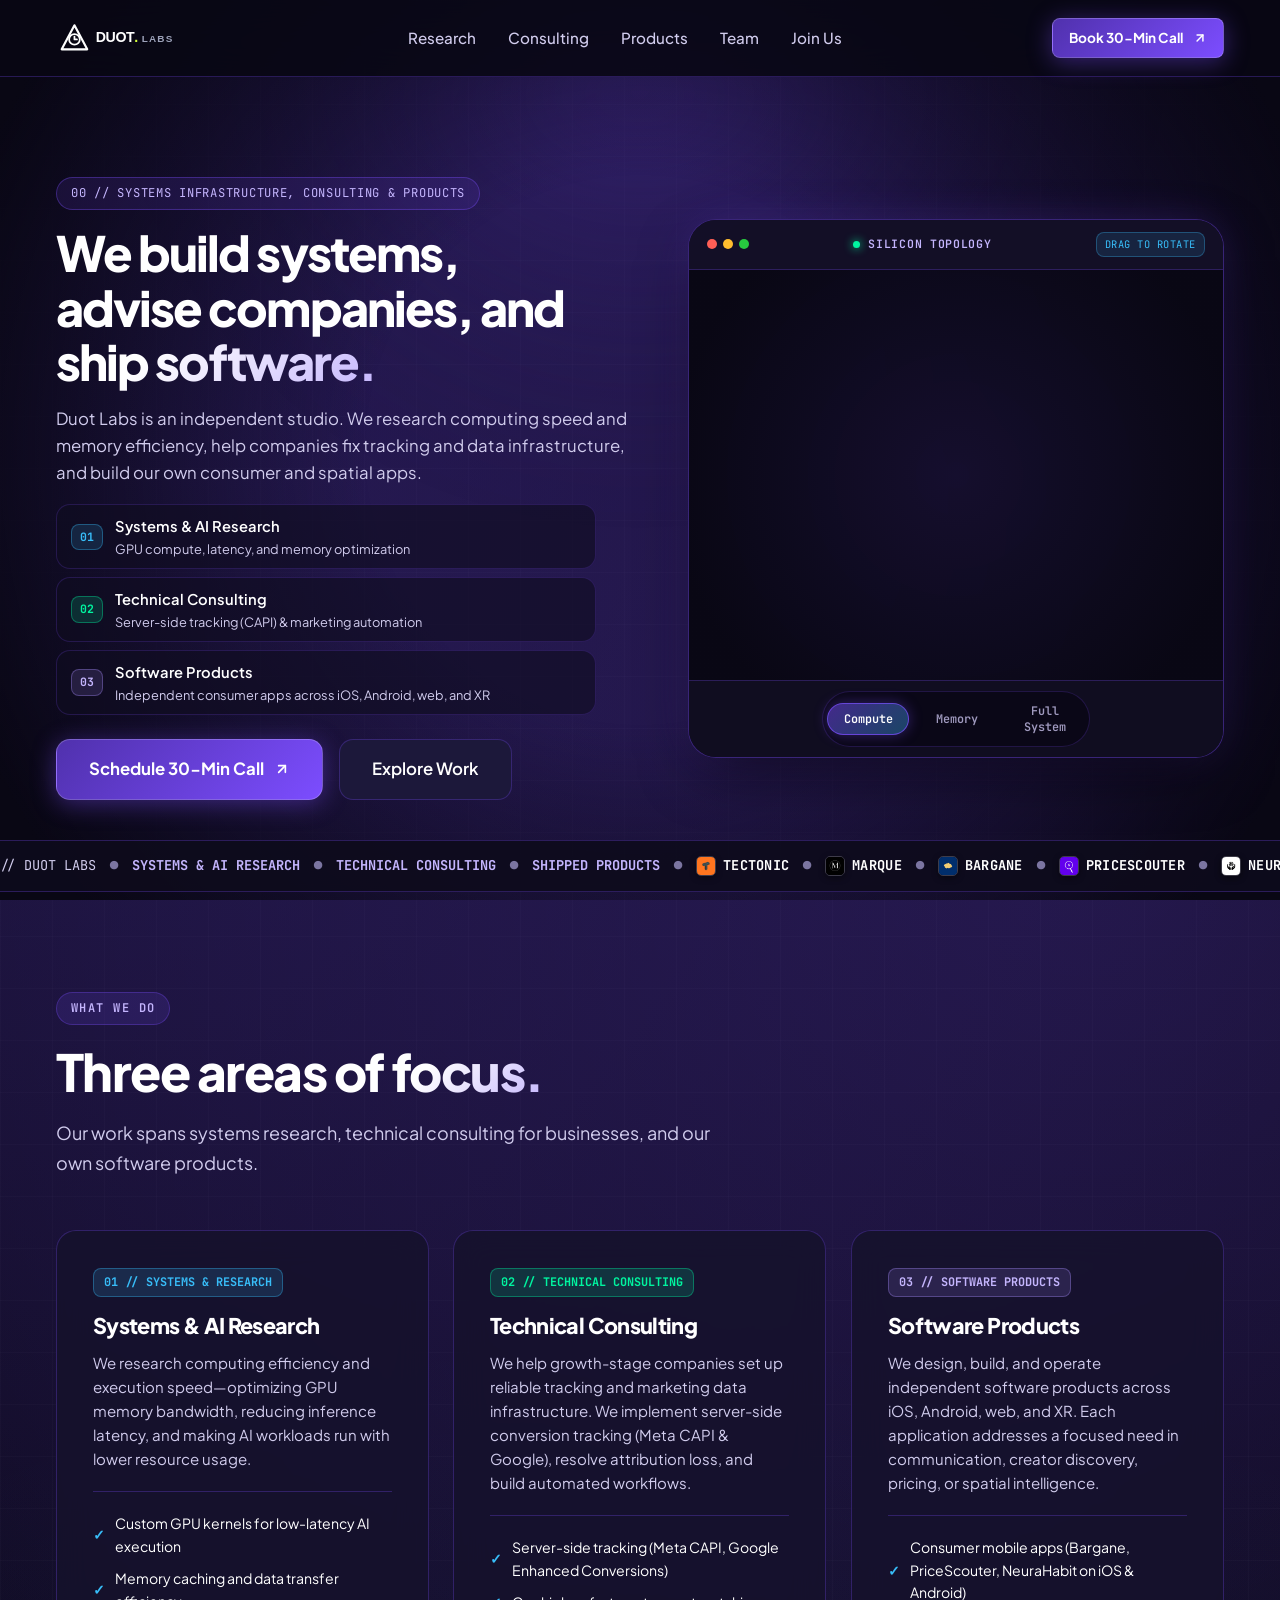
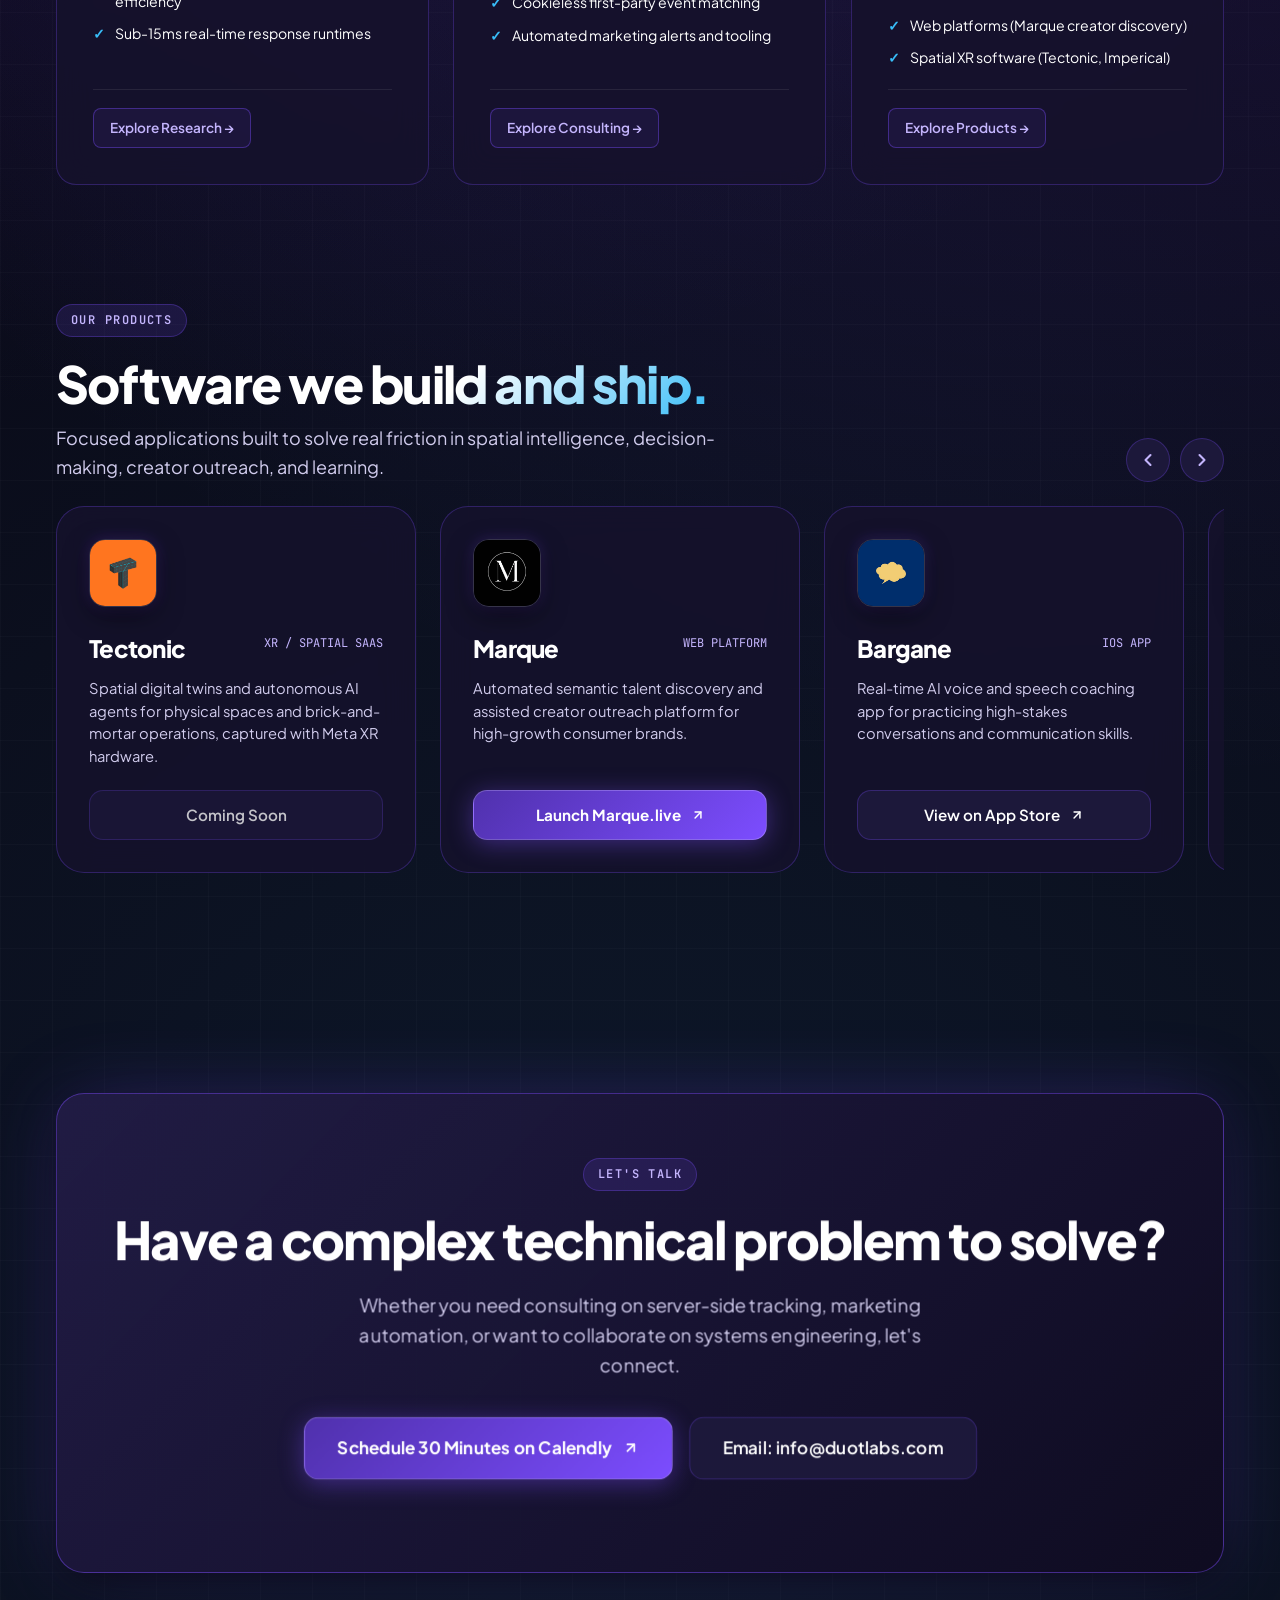
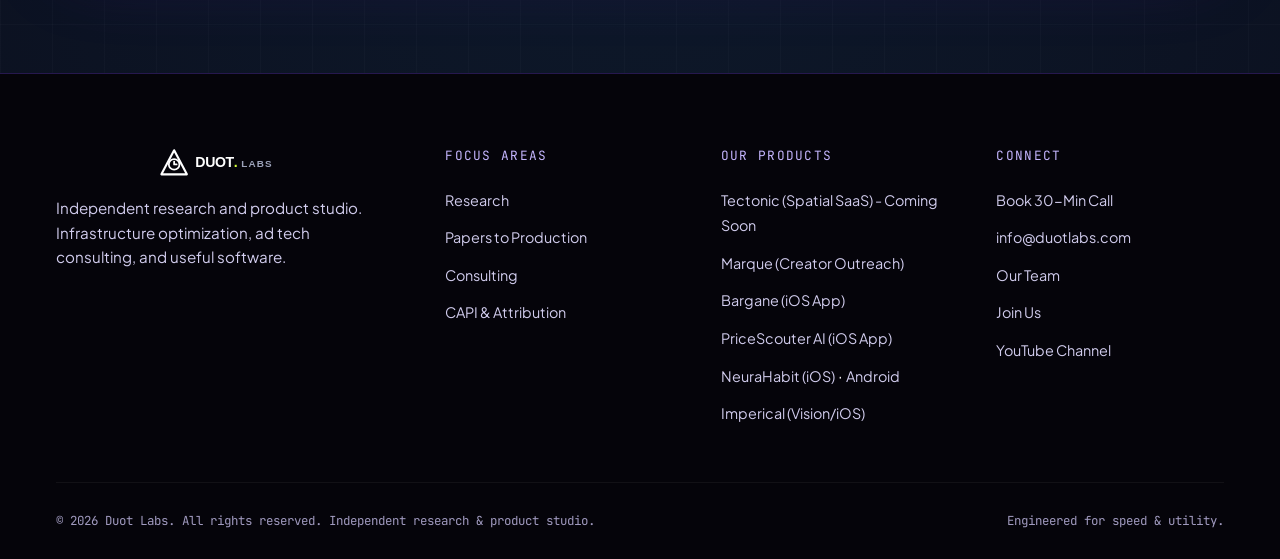
==== commit 57200d8f: "Add Android link for NeuraHabit, update marquee icons, and remove How it connects banners" ====
--- a/index.html
+++ b/index.html
@@ -107,7 +107,7 @@
             <span class="chip-step-badge">03</span>
             <div class="chip-content">
               <span class="chip-title">Software Products</span>
-              <span class="chip-sub">Independent consumer apps across iOS, web, and XR</span>
+              <span class="chip-sub">Independent consumer apps across iOS, Android, web, and XR</span>
             </div>
           </div>
         </div>
@@ -168,8 +168,8 @@
   <!-- Live Ticker Strip -->
   <div class="ticker-strip" aria-hidden="true">
     <div class="ticker-track">
-      <div class="ticker-item"><span>// DUOT LABS</span> <span class="ticker-sep">●</span> <b>SYSTEMS & AI RESEARCH</b> <span class="ticker-sep">●</span> <b>TECHNICAL CONSULTING</b> <span class="ticker-sep">●</span> <b>SHIPPED PRODUCTS</b> <span class="ticker-sep">●</span> <b>TECTONIC</b> <span class="ticker-sep">●</span> <b>MARQUE</b> <span class="ticker-sep">●</span> <b>BARGANE</b> <span class="ticker-sep">●</span> <b>PRICESCOUTER</b> <span class="ticker-sep">●</span> <b>IMPERICAL</b></div>
-      <div class="ticker-item"><span>// DUOT LABS</span> <span class="ticker-sep">●</span> <b>SYSTEMS & AI RESEARCH</b> <span class="ticker-sep">●</span> <b>TECHNICAL CONSULTING</b> <span class="ticker-sep">●</span> <b>SHIPPED PRODUCTS</b> <span class="ticker-sep">●</span> <b>TECTONIC</b> <span class="ticker-sep">●</span> <b>MARQUE</b> <span class="ticker-sep">●</span> <b>BARGANE</b> <span class="ticker-sep">●</span> <b>PRICESCOUTER</b> <span class="ticker-sep">●</span> <b>IMPERICAL</b></div>
+      <div class="ticker-item"><span>// DUOT LABS</span> <span class="ticker-sep">●</span> <b>SYSTEMS & AI RESEARCH</b> <span class="ticker-sep">●</span> <b>TECHNICAL CONSULTING</b> <span class="ticker-sep">●</span> <b>SHIPPED PRODUCTS</b> <span class="ticker-sep">●</span> <span class="ticker-app"><img src="assets/tectonic.png" alt="" class="ticker-app-icon" />TECTONIC</span> <span class="ticker-sep">●</span> <span class="ticker-app"><img src="assets/marque.png" alt="" class="ticker-app-icon" />MARQUE</span> <span class="ticker-sep">●</span> <span class="ticker-app"><img src="assets/bargane.jpg" alt="" class="ticker-app-icon" />BARGANE</span> <span class="ticker-sep">●</span> <span class="ticker-app"><img src="assets/pricescouter.jpg" alt="" class="ticker-app-icon" />PRICESCOUTER</span> <span class="ticker-sep">●</span> <span class="ticker-app"><img src="assets/neurahabit.jpg" alt="" class="ticker-app-icon" />NEURAHABIT</span> <span class="ticker-sep">●</span> <span class="ticker-app"><img src="assets/imperical.jpg" alt="" class="ticker-app-icon" />IMPERICAL</span> <span class="ticker-sep">●</span></div>
+      <div class="ticker-item"><span>// DUOT LABS</span> <span class="ticker-sep">●</span> <b>SYSTEMS & AI RESEARCH</b> <span class="ticker-sep">●</span> <b>TECHNICAL CONSULTING</b> <span class="ticker-sep">●</span> <b>SHIPPED PRODUCTS</b> <span class="ticker-sep">●</span> <span class="ticker-app"><img src="assets/tectonic.png" alt="" class="ticker-app-icon" />TECTONIC</span> <span class="ticker-sep">●</span> <span class="ticker-app"><img src="assets/marque.png" alt="" class="ticker-app-icon" />MARQUE</span> <span class="ticker-sep">●</span> <span class="ticker-app"><img src="assets/bargane.jpg" alt="" class="ticker-app-icon" />BARGANE</span> <span class="ticker-sep">●</span> <span class="ticker-app"><img src="assets/pricescouter.jpg" alt="" class="ticker-app-icon" />PRICESCOUTER</span> <span class="ticker-sep">●</span> <span class="ticker-app"><img src="assets/neurahabit.jpg" alt="" class="ticker-app-icon" />NEURAHABIT</span> <span class="ticker-sep">●</span> <span class="ticker-app"><img src="assets/imperical.jpg" alt="" class="ticker-app-icon" />IMPERICAL</span> <span class="ticker-sep">●</span></div>
     </div>
   </div>
 
@@ -230,10 +230,10 @@
               <span class="card-step-badge step-badge-purple">03 // SOFTWARE PRODUCTS</span>
               <h3 class="ecosystem-card-title">Software Products</h3>
               <p class="ecosystem-card-plain-desc">
-                We design, build, and operate independent software products across iOS, web, and XR. Each application addresses a focused need in communication, creator discovery, pricing, or spatial intelligence.
+                We design, build, and operate independent software products across iOS, Android, web, and XR. Each application addresses a focused need in communication, creator discovery, pricing, or spatial intelligence.
               </p>
               <ul class="feature-bullets" style="margin-bottom: 20px;">
-                <li class="feature-bullet-item"><span class="bullet-check">✓</span> Consumer mobile apps (Bargane, PriceScouter, NeuraHabit)</li>
+                <li class="feature-bullet-item"><span class="bullet-check">✓</span> Consumer mobile apps (Bargane, PriceScouter, NeuraHabit on iOS & Android)</li>
                 <li class="feature-bullet-item"><span class="bullet-check">✓</span> Web platforms (Marque creator discovery)</li>
                 <li class="feature-bullet-item"><span class="bullet-check">✓</span> Spatial XR software (Tectonic, Imperical)</li>
               </ul>
@@ -348,14 +348,18 @@
               <img src="assets/neurahabit.jpg" alt="NeuraHabit App Icon" class="product-app-icon" />
               <div class="product-card-title-row">
                 <h3 class="product-card-name">NeuraHabit</h3>
-                <span class="product-type-tag">IOS APP</span>
+                <span class="product-type-tag">IOS / ANDROID</span>
               </div>
               <p class="product-card-desc">Cognitive routine builder that turns small micro-actions into durable everyday habits using behavioral psychology.</p>
             </div>
-            <div>
-              <a href="https://apps.apple.com/us/app/neurahabit/id6757574461" target="_blank" rel="noopener noreferrer" class="btn btn-secondary" style="width: 100%;">
-                View on App Store
-                <svg width="14" height="14" viewBox="0 0 24 24" fill="none" stroke="currentColor" stroke-width="2.5" stroke-linecap="round" stroke-linejoin="round"><line x1="7" y1="17" x2="17" y2="7"></line><polyline points="7 7 17 7 17 17"></polyline></svg>
+            <div class="product-btn-grid">
+              <a href="https://apps.apple.com/us/app/neurahabit/id6757574461" target="_blank" rel="noopener noreferrer" class="btn btn-secondary">
+                App Store
+                <svg width="13" height="13" viewBox="0 0 24 24" fill="none" stroke="currentColor" stroke-width="2.5" stroke-linecap="round" stroke-linejoin="round"><line x1="7" y1="17" x2="17" y2="7"></line><polyline points="7 7 17 7 17 17"></polyline></svg>
+              </a>
+              <a href="https://play.google.com/store/apps/details?id=com.neurahabit.app&hl=en_US" target="_blank" rel="noopener noreferrer" class="btn btn-secondary">
+                Google Play
+                <svg width="13" height="13" viewBox="0 0 24 24" fill="none" stroke="currentColor" stroke-width="2.5" stroke-linecap="round" stroke-linejoin="round"><line x1="7" y1="17" x2="17" y2="7"></line><polyline points="7 7 17 7 17 17"></polyline></svg>
               </a>
             </div>
           </div>
@@ -433,7 +437,7 @@
             <li><a href="https://marque.live/" target="_blank" rel="noopener noreferrer" class="footer-link">Marque (Creator Outreach)</a></li>
             <li><a href="https://apps.apple.com/us/app/bargane/id6760089931" target="_blank" rel="noopener noreferrer" class="footer-link">Bargane (iOS App)</a></li>
             <li><a href="https://apps.apple.com/us/app/pricescouter-ai/id6749451027" target="_blank" rel="noopener noreferrer" class="footer-link">PriceScouter AI (iOS App)</a></li>
-            <li><a href="https://apps.apple.com/us/app/neurahabit/id6757574461" target="_blank" rel="noopener noreferrer" class="footer-link">NeuraHabit (iOS App)</a></li>
+            <li><a href="https://apps.apple.com/us/app/neurahabit/id6757574461" target="_blank" rel="noopener noreferrer" class="footer-link">NeuraHabit (iOS)</a> · <a href="https://play.google.com/store/apps/details?id=com.neurahabit.app&hl=en_US" target="_blank" rel="noopener noreferrer" class="footer-link">Android</a></li>
             <li><a href="https://apps.apple.com/us/app/imperical/id6759636738" target="_blank" rel="noopener noreferrer" class="footer-link">Imperical (Vision/iOS)</a></li>
           </ul>
         </div>
--- a/styles.css
+++ b/styles.css
@@ -1056,24 +1056,29 @@
   background: rgba(14, 12, 28, 0.9);
   border-top: 1px solid var(--border-glass);
   border-bottom: 1px solid var(--border-glass);
-  padding: 16px 0;
+  padding: 14px 0;
   overflow: hidden;
   position: relative;
   z-index: 2;
 }
 
+.ticker-strip:hover .ticker-track {
+  animation-play-state: paused;
+}
+
 .ticker-track {
   display: flex;
-  gap: 48px;
+  gap: 0;
   white-space: nowrap;
-  animation: ticker-scroll 35s linear infinite;
+  animation: ticker-scroll 38s linear infinite;
   width: max-content;
 }
 
 .ticker-item {
   display: inline-flex;
   align-items: center;
-  gap: 12px;
+  gap: 14px;
+  padding-right: 14px;
   font-family: var(--font-mono);
   font-size: 0.85rem;
   color: var(--text-secondary);
@@ -1081,6 +1086,25 @@
 
 .ticker-item b {
   color: #c4b5fd;
+}
+
+.ticker-app {
+  display: inline-flex;
+  align-items: center;
+  gap: 7px;
+  color: #ffffff;
+  font-weight: 700;
+  letter-spacing: 0.02em;
+}
+
+.ticker-app-icon {
+  width: 20px;
+  height: 20px;
+  border-radius: 5px;
+  object-fit: cover;
+  border: 1px solid rgba(255, 255, 255, 0.2);
+  box-shadow: 0 2px 6px rgba(0, 0, 0, 0.4);
+  vertical-align: middle;
 }
 
 .ticker-sep {
@@ -1712,6 +1736,21 @@
   font-size: 0.75rem;
   color: #c4b5fd;
   margin-bottom: 18px;
+}
+
+.product-btn-grid {
+  display: grid;
+  grid-template-columns: 1fr 1fr;
+  gap: 8px;
+  width: 100%;
+}
+
+.product-btn-grid .btn {
+  padding: 11px 8px;
+  font-size: 0.86rem;
+  width: 100%;
+  justify-content: center;
+  gap: 6px;
 }
 
 .product-info-block {
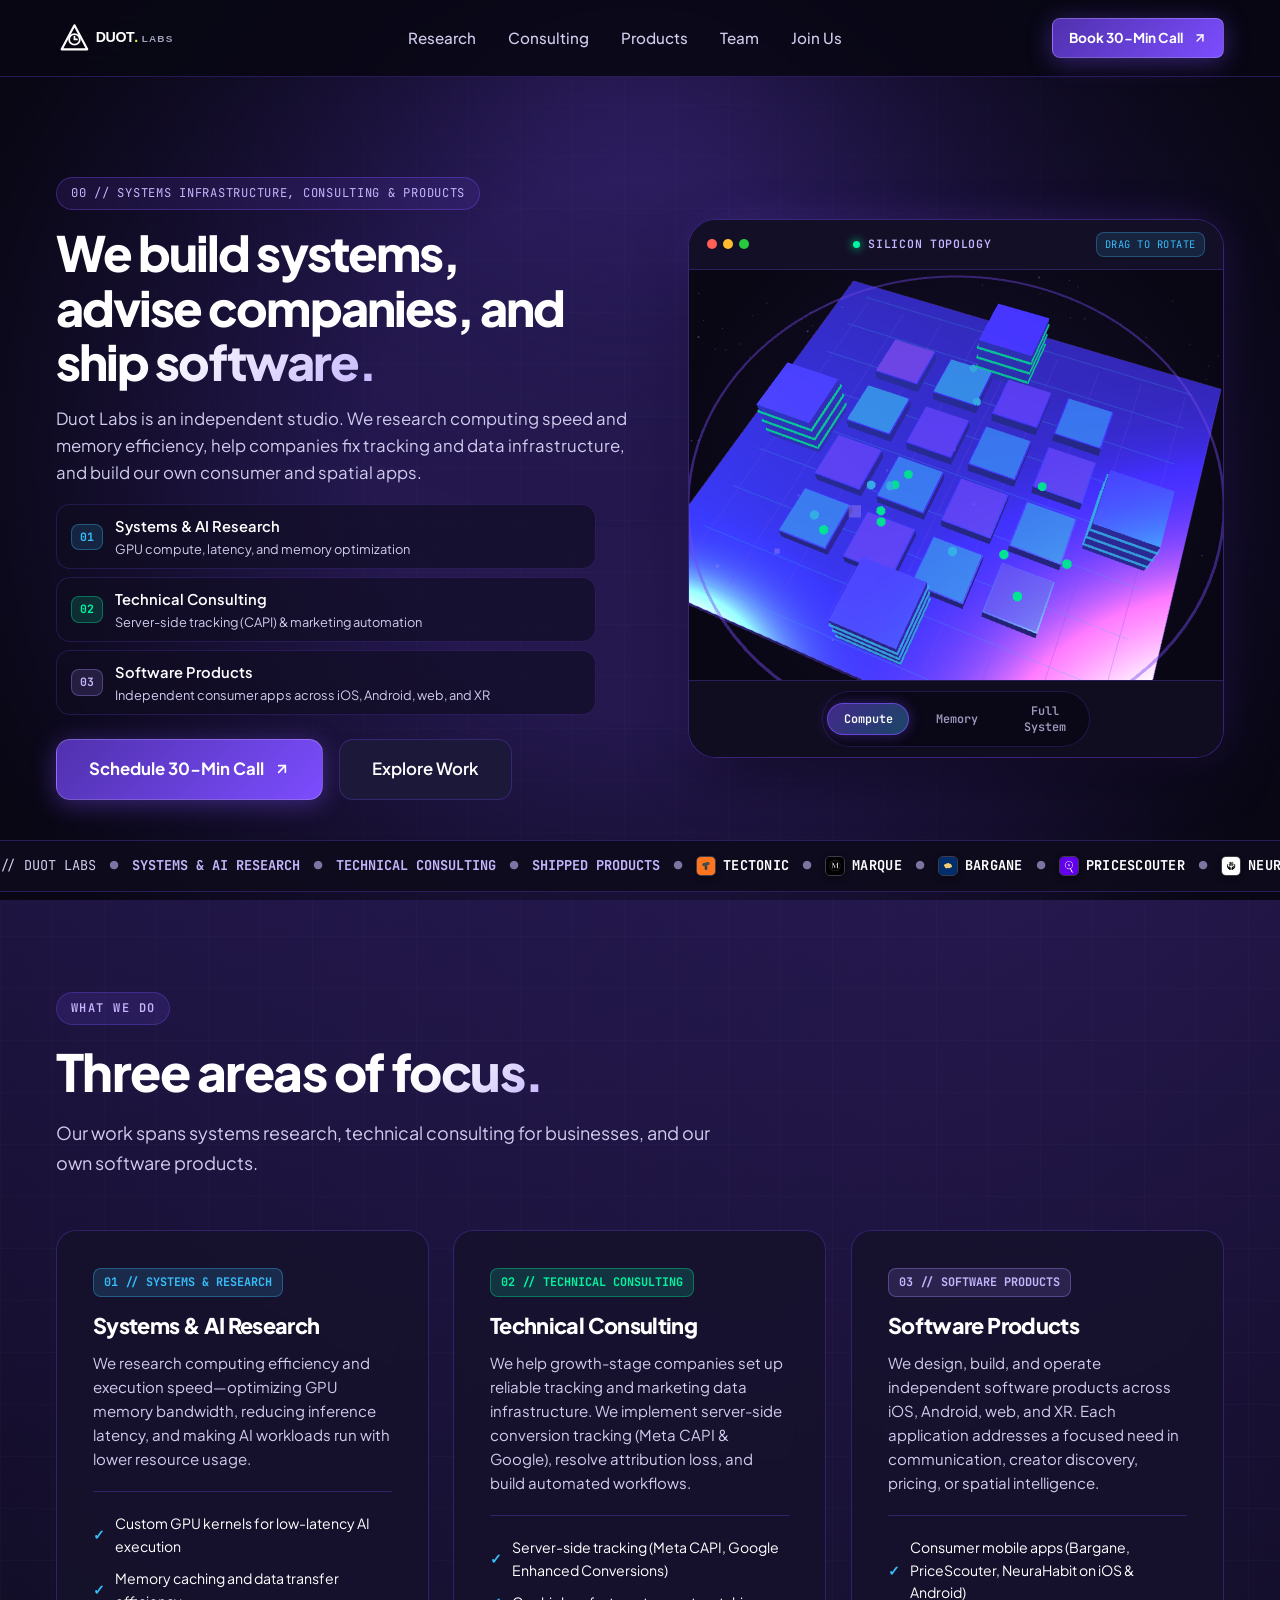
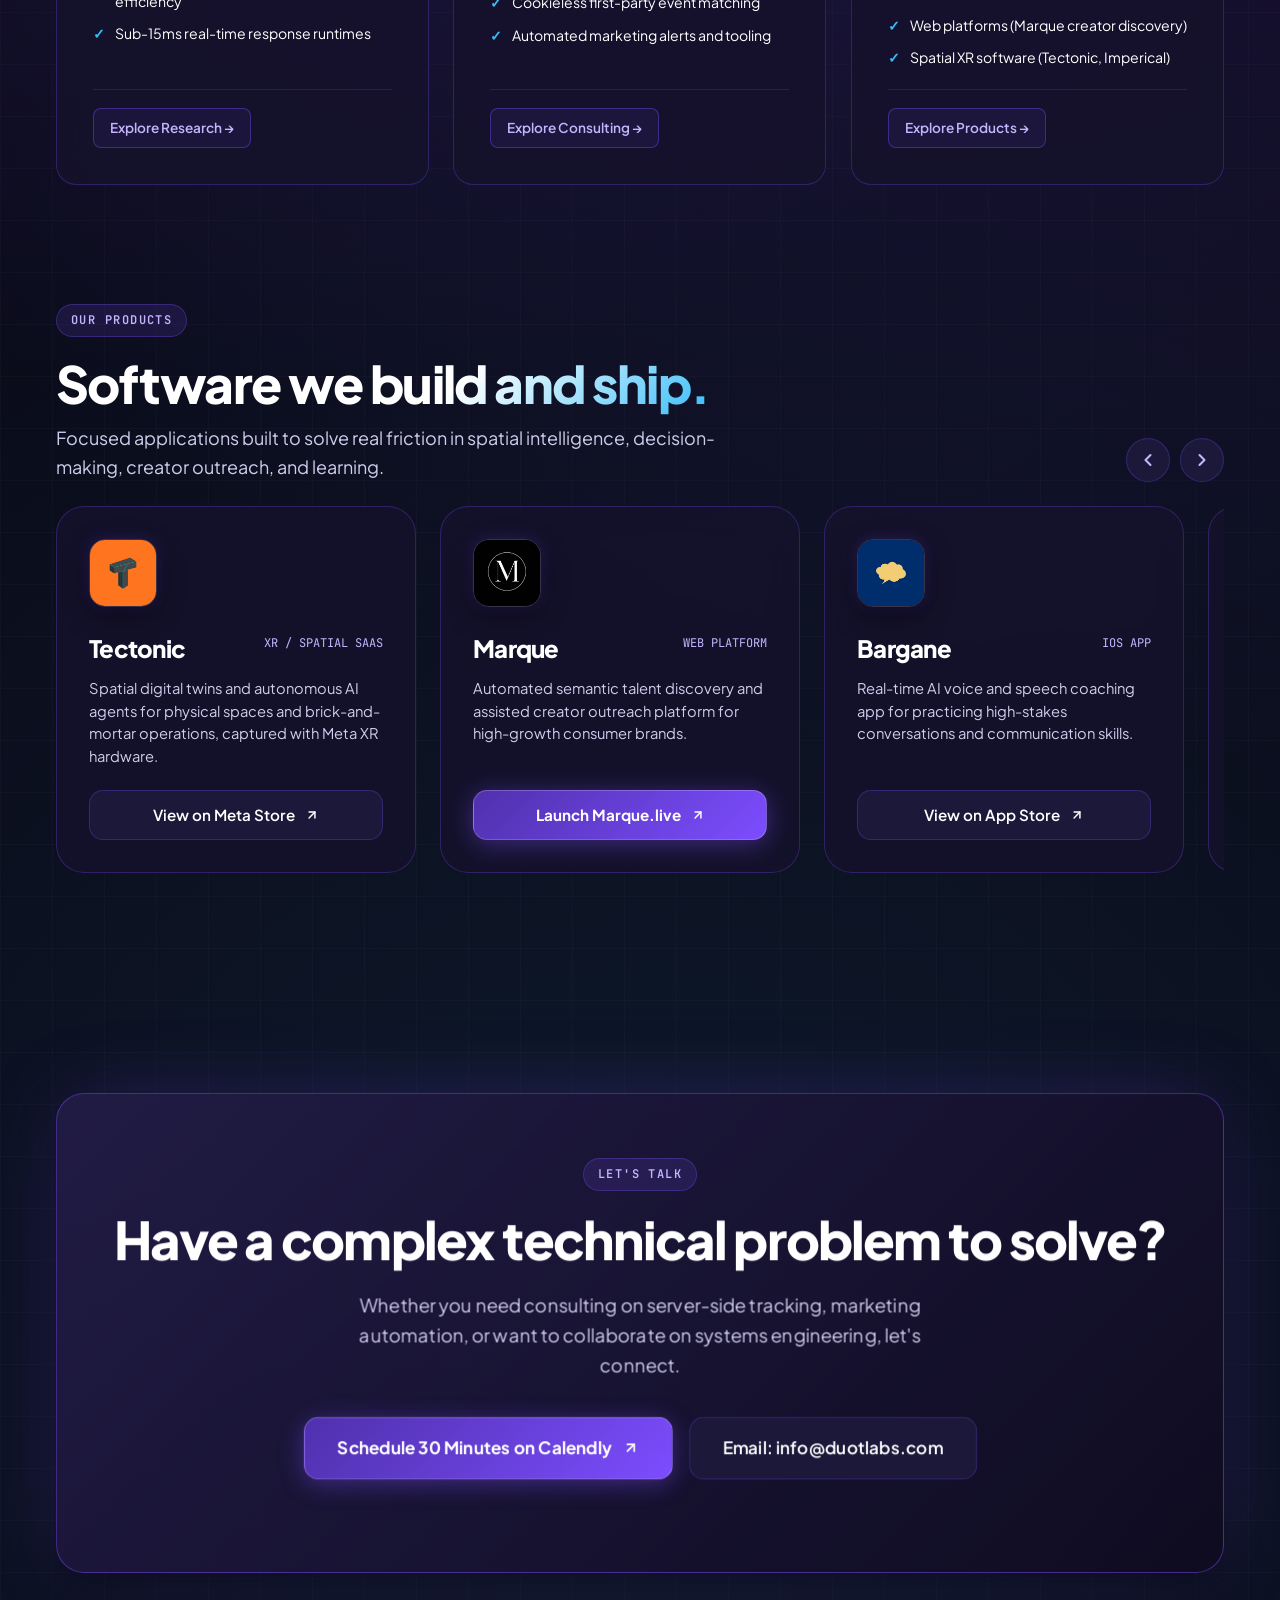
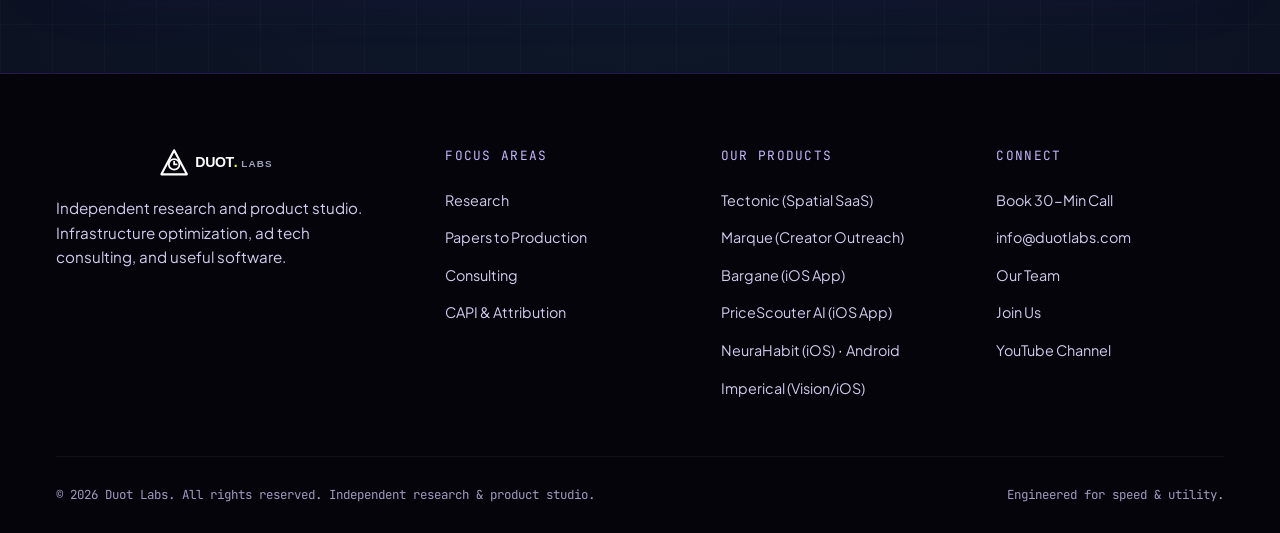
==== commit fd1229a0: "Updated links" ====
--- a/index.html
+++ b/index.html
@@ -282,9 +282,10 @@
               <p class="product-card-desc">Spatial digital twins and autonomous AI agents for physical spaces and brick-and-mortar operations, captured with Meta XR hardware.</p>
             </div>
             <div>
-              <div class="btn btn-secondary" style="width: 100%; opacity: 0.75; cursor: default; justify-content: center; pointer-events: none;">
-                Coming Soon
-              </div>
+              <a href="https://www.meta.com/experiences/tectonic/1339450442584955/" target="_blank" rel="noopener noreferrer" class="btn btn-secondary" style="width: 100%;">
+                View on Meta Store
+                <svg width="14" height="14" viewBox="0 0 24 24" fill="none" stroke="currentColor" stroke-width="2.5" stroke-linecap="round" stroke-linejoin="round"><line x1="7" y1="17" x2="17" y2="7"></line><polyline points="7 7 17 7 17 17"></polyline></svg>
+              </a>
             </div>
           </div>
 
@@ -433,7 +434,7 @@
         <div>
           <div class="footer-heading">Our Products</div>
           <ul class="footer-links">
-            <li><a href="products.html" class="footer-link">Tectonic (Spatial SaaS) - Coming Soon</a></li>
+            <li><a href="https://www.meta.com/experiences/tectonic/1339450442584955/" target="_blank" rel="noopener noreferrer" class="footer-link">Tectonic (Spatial SaaS)</a></li>
             <li><a href="https://marque.live/" target="_blank" rel="noopener noreferrer" class="footer-link">Marque (Creator Outreach)</a></li>
             <li><a href="https://apps.apple.com/us/app/bargane/id6760089931" target="_blank" rel="noopener noreferrer" class="footer-link">Bargane (iOS App)</a></li>
             <li><a href="https://apps.apple.com/us/app/pricescouter-ai/id6749451027" target="_blank" rel="noopener noreferrer" class="footer-link">PriceScouter AI (iOS App)</a></li>
